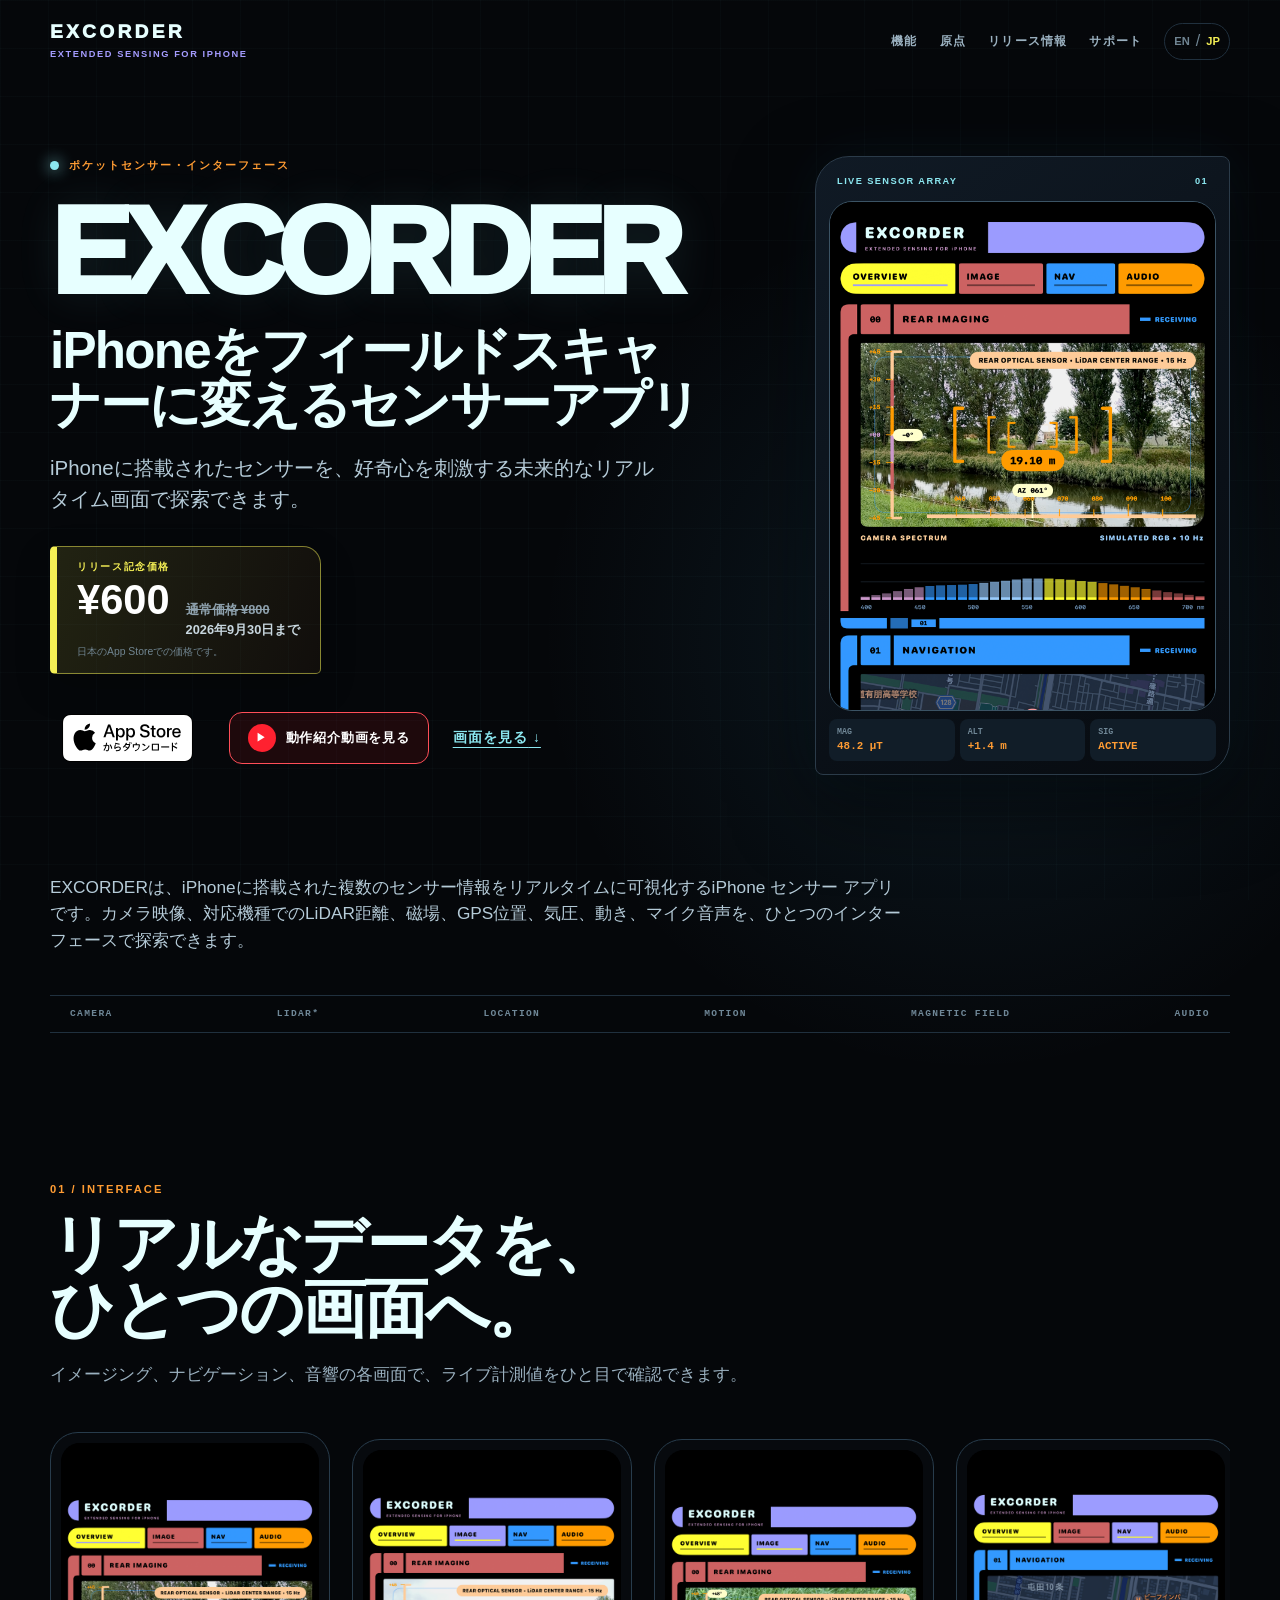
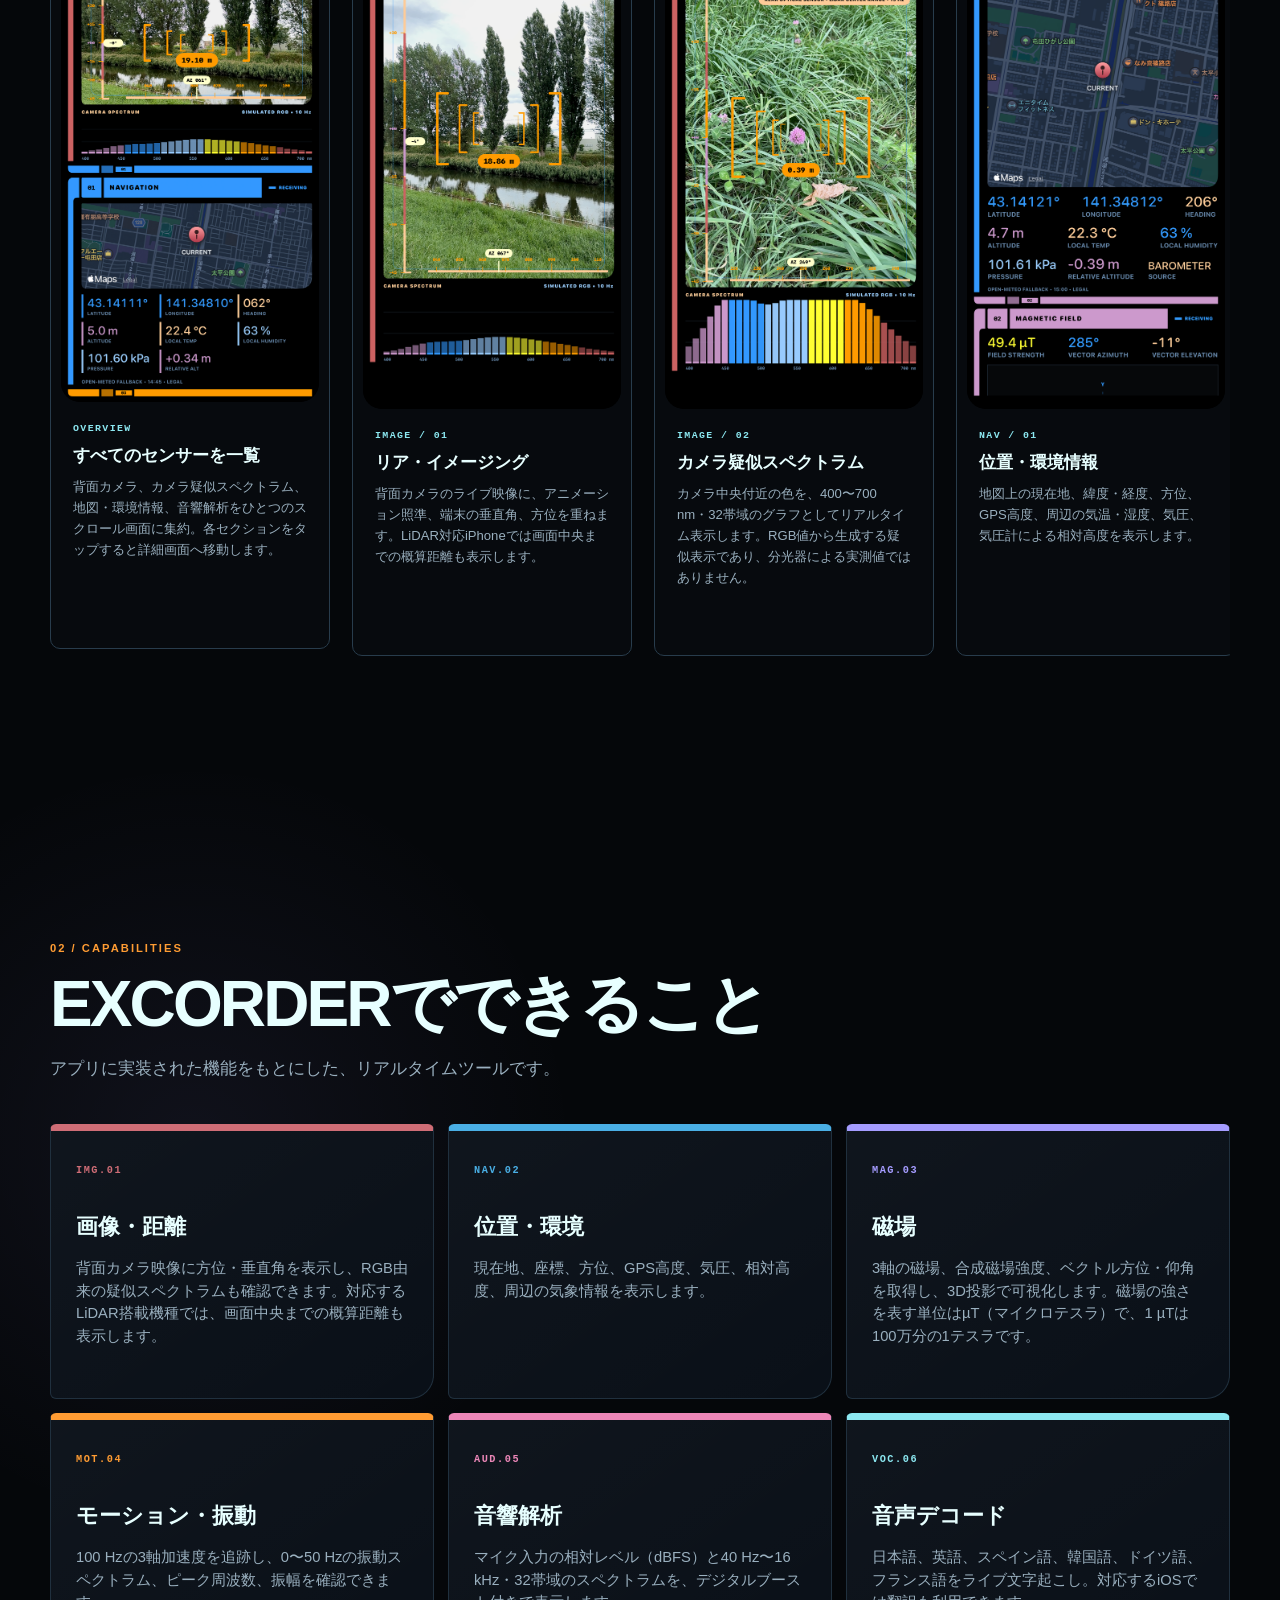
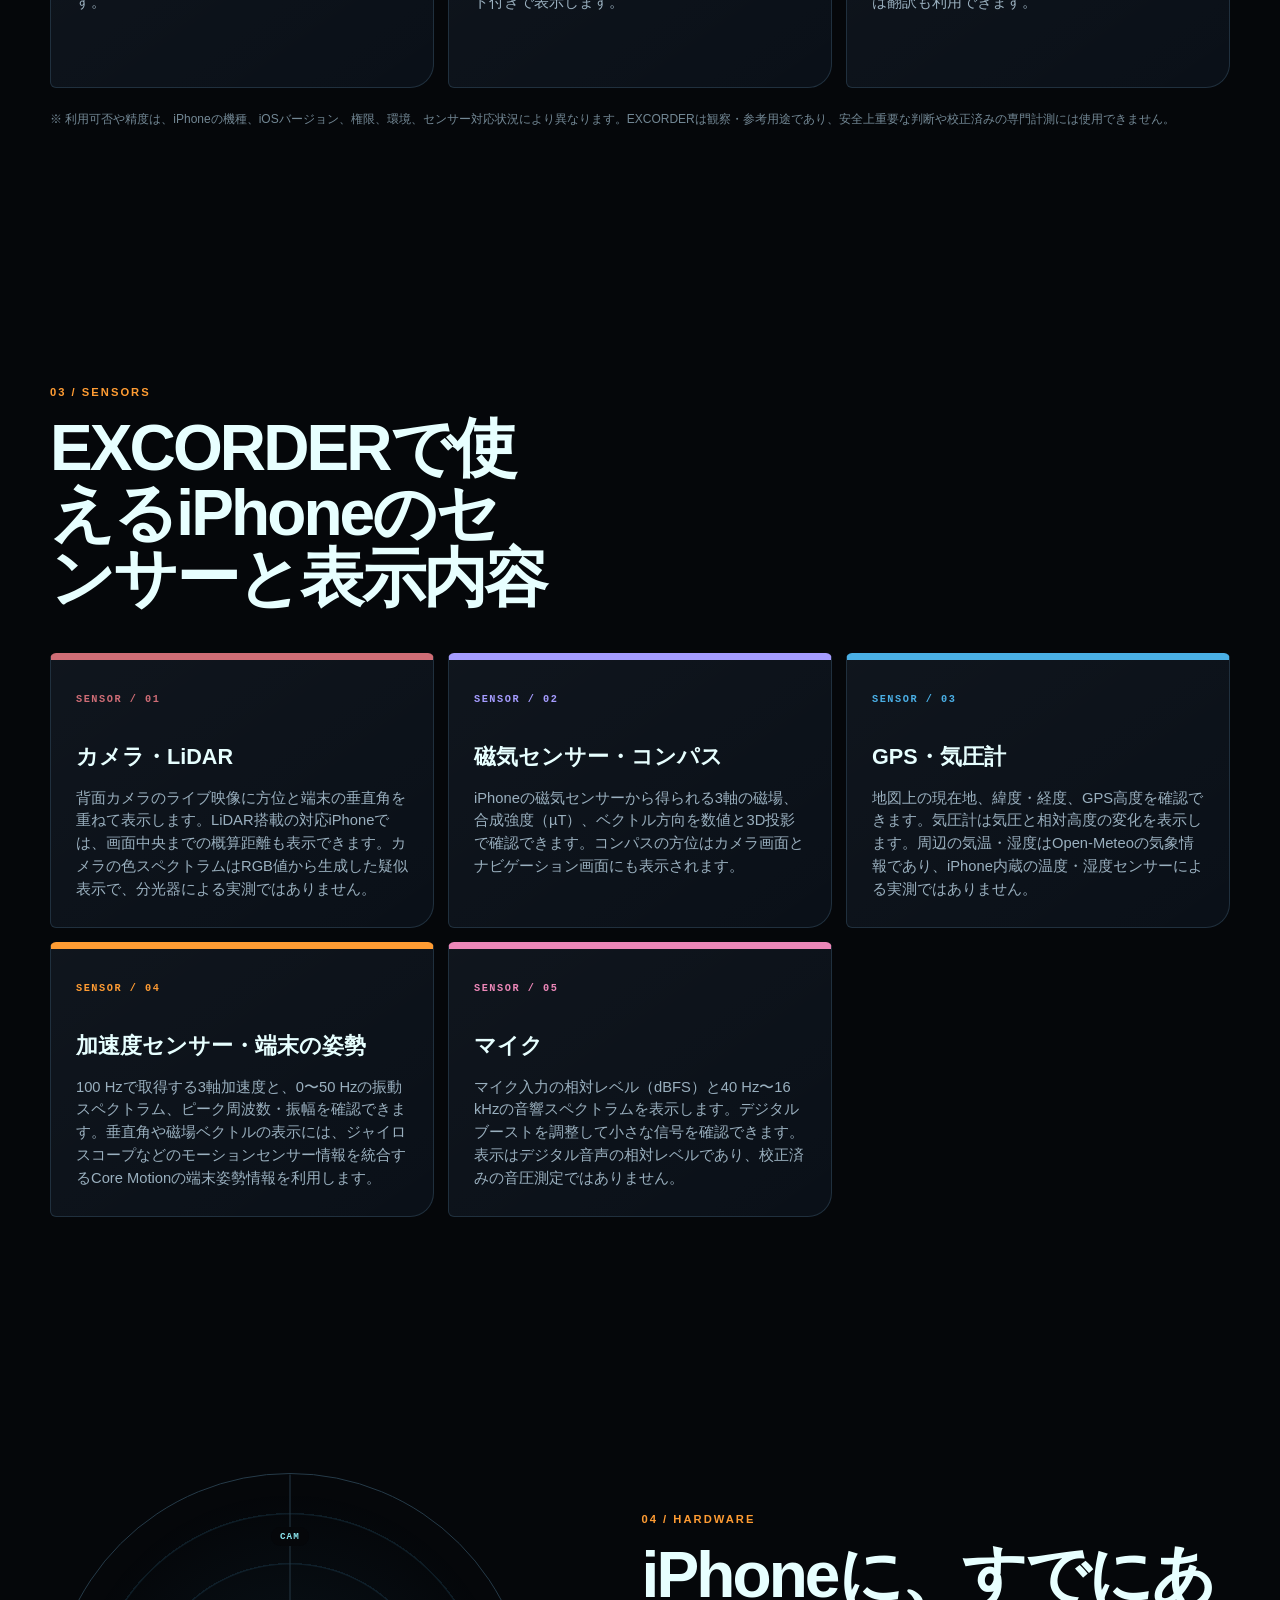
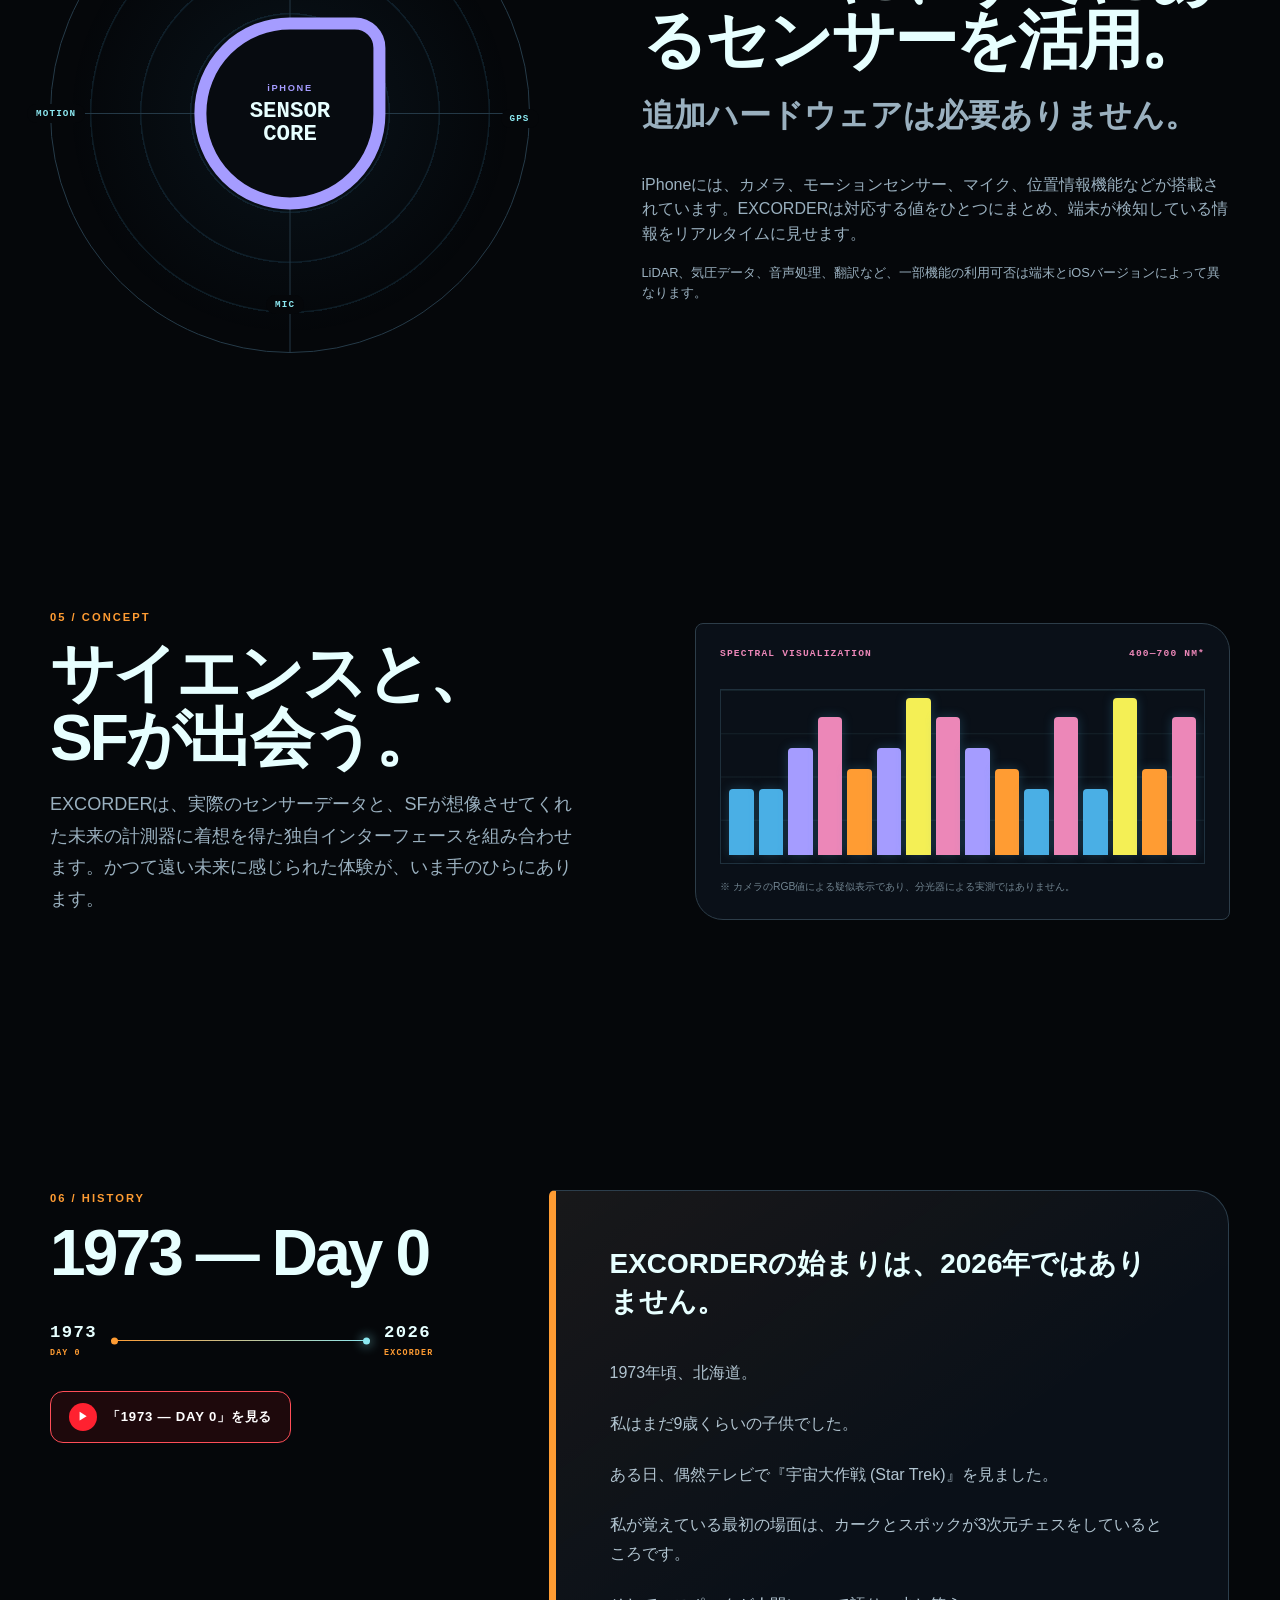
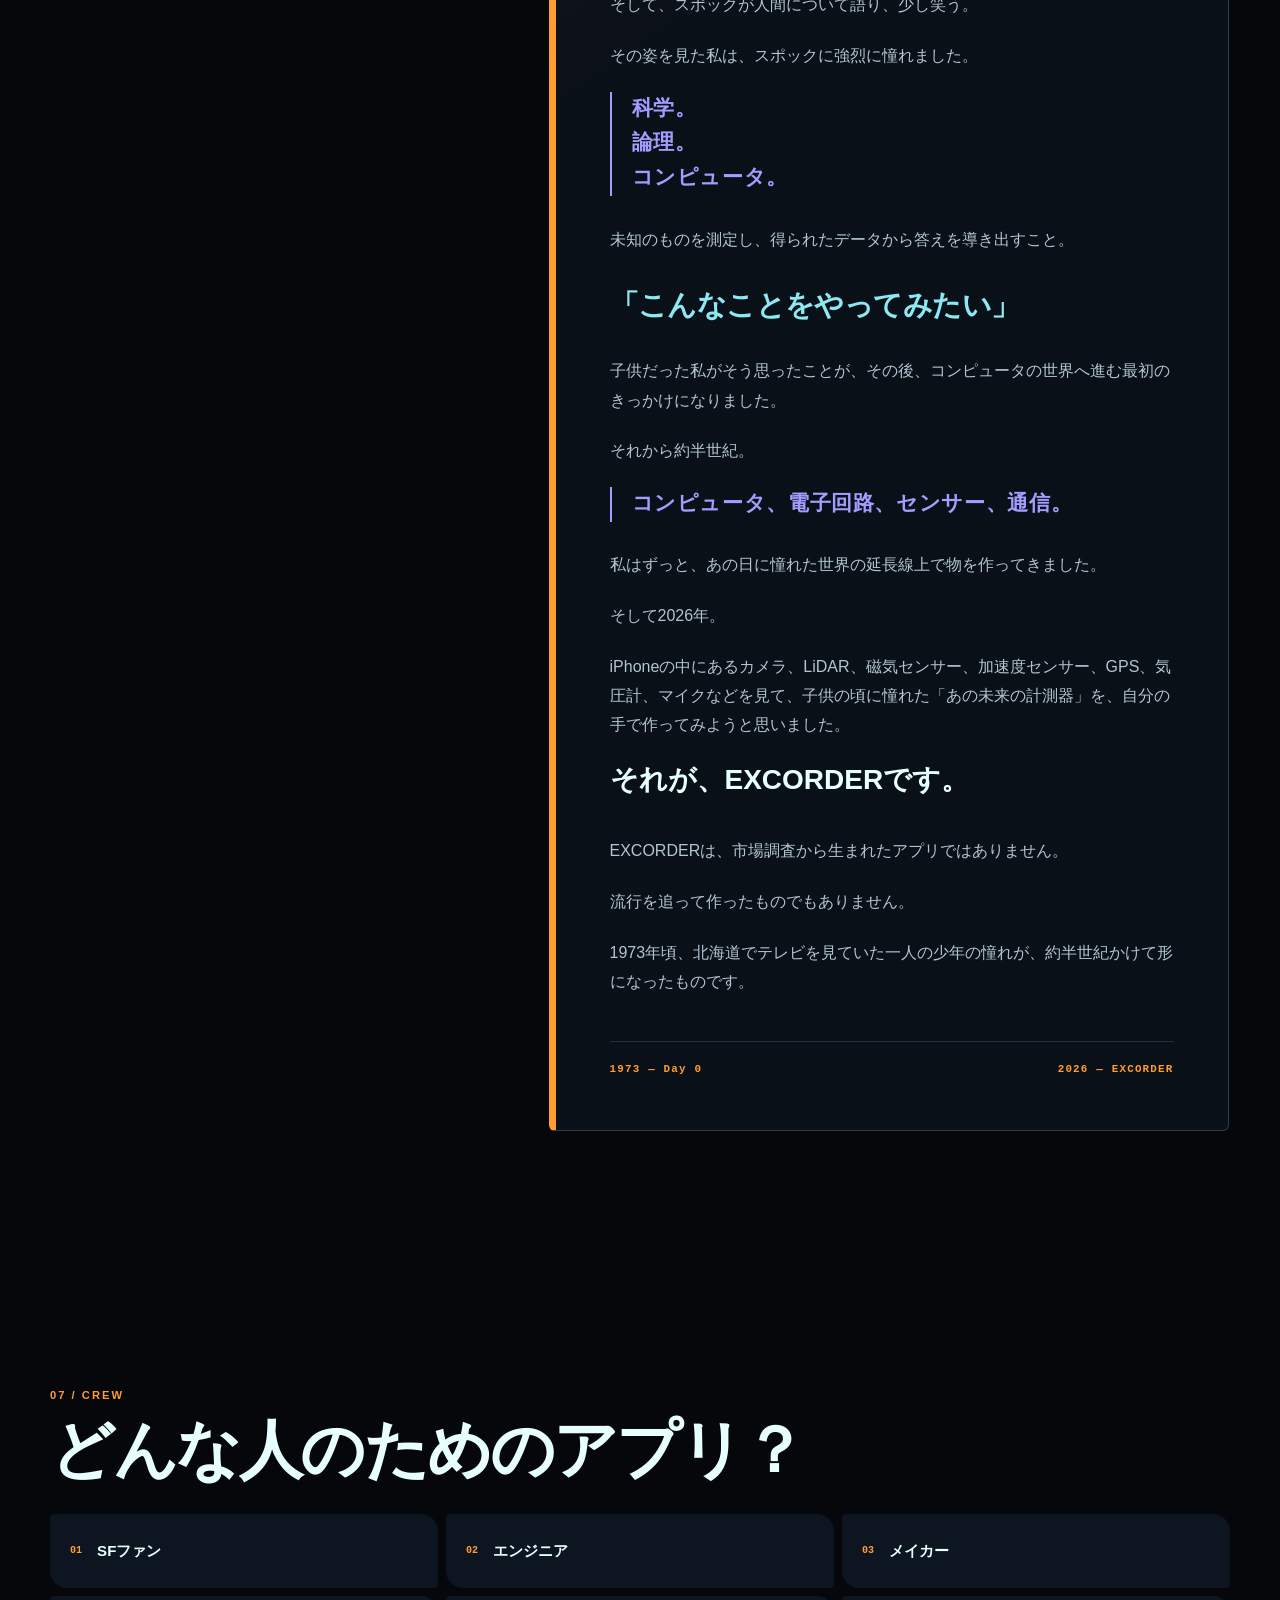
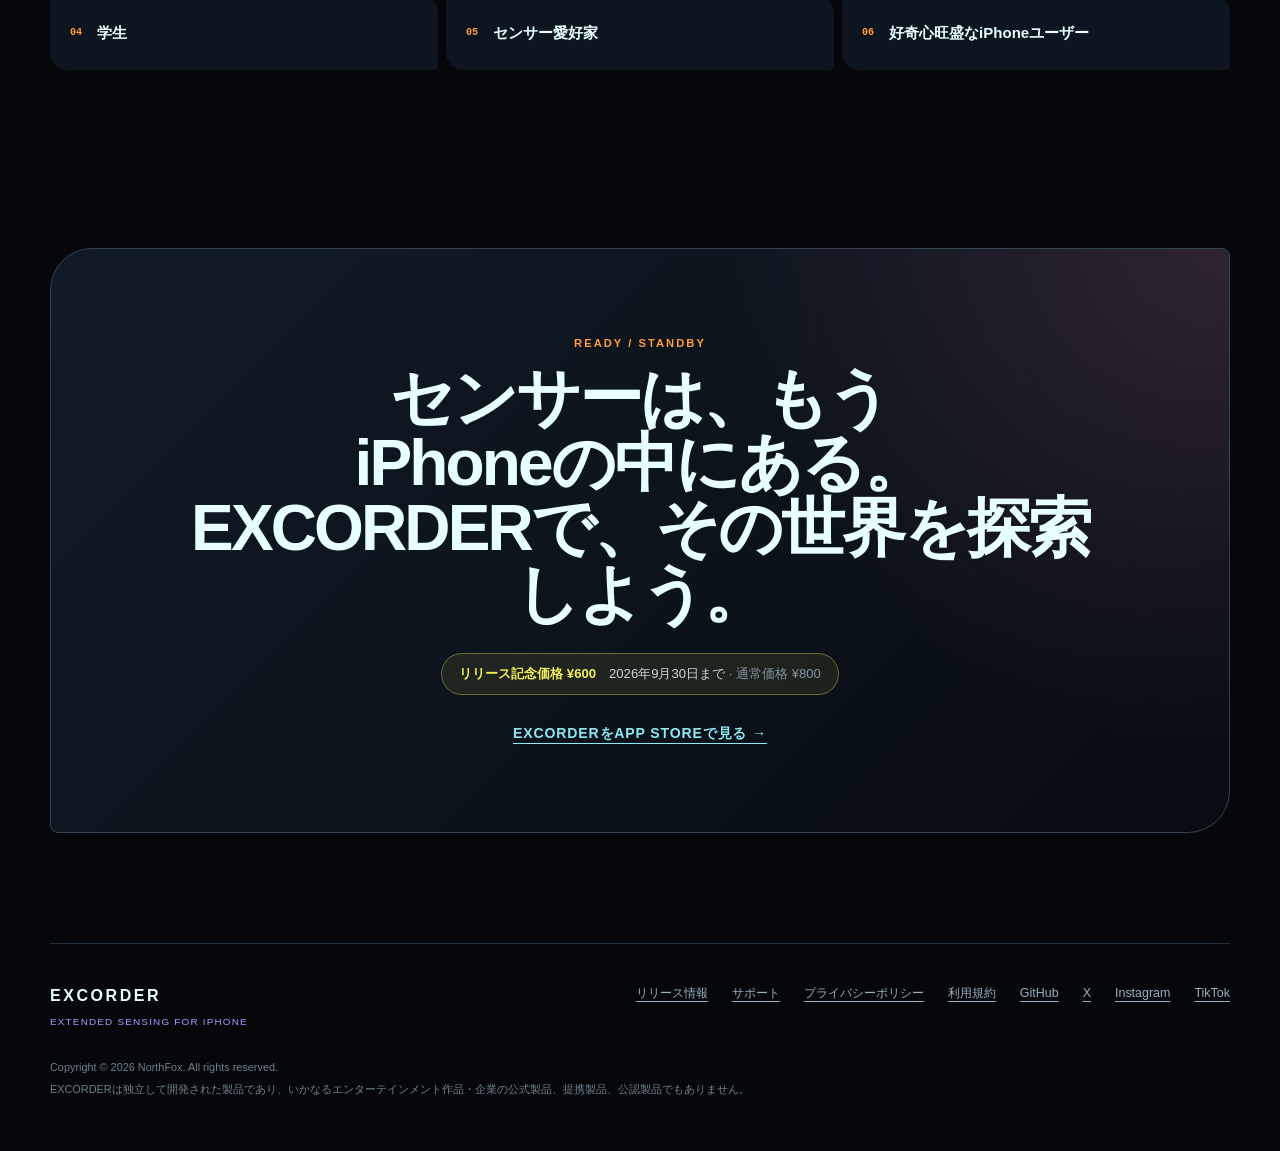
==== ja/index.html @ f2da0ef2 "Improve bilingual sensor app SEO and add Japanese landing page" ====
<!doctype html>
<html lang="ja">
<head>
    <meta charset="utf-8">
    <meta name="viewport" content="width=device-width, initial-scale=1">
    <title>EXCORDER — iPhone センサー アプリ / フィールドスキャナー</title>
    <meta name="description" content="EXCORDERは、カメラ、LiDAR、磁気センサー、GPS、気圧計、加速度センサー、マイクなどの情報をリアルタイムに可視化するiPhone センサー アプリです。LiDARによる距離表示は対応機種で利用できます。">
    <meta name="theme-color" content="#05070a">
    <link rel="canonical" href="https://northfoxjp.github.io/excorder/ja/">
    <link rel="alternate" hreflang="en" href="https://northfoxjp.github.io/excorder/">
    <link rel="alternate" hreflang="ja" href="https://northfoxjp.github.io/excorder/ja/">
    <link rel="alternate" hreflang="x-default" href="https://northfoxjp.github.io/excorder/">
    <link rel="icon" type="image/png" href="../assets/icons/excorder-icon.png">
    <link rel="apple-touch-icon" href="../assets/icons/excorder-icon.png">
    <meta property="og:locale" content="ja_JP">
    <meta property="og:locale:alternate" content="en_US">
    <meta property="og:type" content="website">
    <meta property="og:site_name" content="EXCORDER">
    <meta property="og:title" content="EXCORDER — iPhone センサー アプリ / フィールドスキャナー">
    <meta property="og:description" content="EXCORDERは、カメラ、LiDAR、磁気センサー、GPS、気圧計、加速度センサー、マイクなどの情報をリアルタイムに可視化するiPhone センサー アプリです。LiDARによる距離表示は対応機種で利用できます。">
    <meta property="og:url" content="https://northfoxjp.github.io/excorder/ja/">
    <meta property="og:image" content="https://northfoxjp.github.io/excorder/assets/og/excorder-og.png">
    <meta property="og:image:width" content="1200">
    <meta property="og:image:height" content="630">
    <meta property="og:image:alt" content="EXCORDER — Extended Sensing for iPhone">
    <meta name="twitter:card" content="summary_large_image">
    <meta name="twitter:site" content="@_NorthFox">
    <meta name="twitter:title" content="EXCORDER — iPhone センサー アプリ / フィールドスキャナー">
    <meta name="twitter:description" content="EXCORDERは、カメラ、LiDAR、磁気センサー、GPS、気圧計、加速度センサー、マイクなどの情報をリアルタイムに可視化するiPhone センサー アプリです。LiDARによる距離表示は対応機種で利用できます。">
    <meta name="twitter:image" content="https://northfoxjp.github.io/excorder/assets/og/excorder-og.png">
    <script type="application/ld+json">
{
  "@context": "https://schema.org",
  "@type": "SoftwareApplication",
  "@id": "https://northfoxjp.github.io/excorder/#app",
  "name": "EXCORDER",
  "operatingSystem": "iOS",
  "description": "EXCORDERは、カメラ、LiDAR、磁気センサー、GPS、気圧計、加速度センサー、マイクなどの情報をリアルタイムに可視化するiPhone センサー アプリです。LiDARによる距離表示は対応機種で利用できます。",
  "url": "https://northfoxjp.github.io/excorder/ja/",
  "downloadUrl": "https://apps.apple.com/app/id6806745218"
}
    </script>
    <link rel="stylesheet" href="../landing.css?v=20260910-1">
    <script src="../landing.js" defer></script>
</head>
<body>
    <a class="skip-link" href="#main"><span>本文へ移動</span></a>
    <header class="topbar">
        <a class="wordmark" href="index.html" aria-label="EXCORDER ホーム"><span>EXCORDER</span><small>Extended Sensing for iPhone</small></a>
        <nav class="topnav" aria-label="メインナビゲーション">
            <a href="#capabilities"><span>機能</span></a>
            <a href="#history"><span>原点</span></a>
            <a href="../releases.html"><span>リリース情報</span></a>
            <a href="../support.html"><span>サポート</span></a>
            <div class="language-switch" role="group" aria-label="Language"><a href="../index.html" lang="en" hreflang="en">EN</a><span aria-hidden="true">/</span><a href="index.html" lang="ja" hreflang="ja" aria-current="page">JP</a></div>
        </nav>
    </header>

    <main id="main">
        <section class="hero">
            <div class="hero-copy reveal">
                <p class="eyebrow"><span class="status-dot" aria-hidden="true"></span><span>ポケットセンサー・インターフェース</span></p>
                <h1><span class="hero-brand">EXCORDER</span> <span class="hero-title">iPhoneをフィールドスキャナーに変えるセンサーアプリ</span></h1>

                <p class="hero-lead">iPhoneに搭載されたセンサーを、好奇心を刺激する未来的なリアルタイム画面で探索できます。</p>

                <div class="launch-offer">
                    <span class="launch-offer-label">リリース記念価格</span>
                    <div class="launch-offer-price"><strong>¥600</strong><span><s>通常価格 ¥800</s><br>2026年9月30日まで</span></div>
                    <small>日本のApp Storeでの価格です。</small>
                </div>
                <div class="hero-actions">
                    <a class="app-store-badge-link" href="https://apps.apple.com/app/id6806745218" target="_blank" rel="noopener noreferrer"><img class="app-store-badge" src="../assets/badges/download-on-the-app-store-white-ja.svg" alt="EXCORDERをApp Storeからダウンロード" width="109" height="40"></a>
                    <a class="video-link" href="https://youtube.com/shorts/DPodEFBiy1k?feature=share" target="_blank" rel="noopener noreferrer"><span class="play-mark" aria-hidden="true">▶</span><span>動作紹介動画を見る</span></a>
                    <a class="text-link" href="#screenshots"><span>画面を見る</span><span aria-hidden="true"> ↓</span></a>
                </div>
            </div>
            <div class="hero-instrument reveal" aria-label="EXCORDERのアプリ画面">
                <div class="instrument-label"><span>LIVE SENSOR ARRAY</span><span>01</span></div>
                <div class="phone-shell"><img src="../assets/screenshots/overview.png" alt="カメラ・ナビゲーション・音響のセンサー情報を一覧表示するEXCORDER" width="1284" height="2778"></div>
                <div class="readout-row" aria-hidden="true"><span>MAG <b>48.2 µT</b></span><span>ALT <b>+1.4 m</b></span><span>SIG <b>ACTIVE</b></span></div>
            </div>
        </section>

        <div class="sensor-intro"><p>EXCORDERは、iPhoneに搭載された複数のセンサー情報をリアルタイムに可視化するiPhone センサー アプリです。カメラ映像、対応機種でのLiDAR距離、磁場、GPS位置、気圧、動き、マイク音声を、ひとつのインターフェースで探索できます。</p></div>

        <section class="signal-strip" aria-label="EXCORDER capability summary"><span>CAMERA</span><span>LIDAR*</span><span>LOCATION</span><span>MOTION</span><span>MAGNETIC FIELD</span><span>AUDIO</span></section>

        <section class="section screenshots-section" id="screenshots">
            <div class="section-heading reveal">
                <p class="section-index">01 / INTERFACE</p>
                <h2>リアルなデータを、ひとつの画面へ。</h2>
                <p>イメージング、ナビゲーション、音響の各画面で、ライブ計測値をひと目で確認できます。</p>
            </div>
            <div class="screenshot-rail reveal" role="region" aria-label="EXCORDERのスクリーンショットと画面説明" tabindex="0">
                <figure class="shot shot--featured">
                    <div class="shot-media"><img src="../assets/screenshots/overview.png" alt="カメラ・ナビゲーション・音響のセンサー情報を一覧表示するEXCORDER" width="1284" height="2778" loading="lazy"></div>
                    <figcaption><span class="shot-code">OVERVIEW</span><strong>すべてのセンサーを一覧</strong><p>背面カメラ、カメラ疑似スペクトラム、地図・環境情報、音響解析をひとつのスクロール画面に集約。各セクションをタップすると詳細画面へ移動します。</p></figcaption>
                </figure>
                <figure class="shot">
                    <div class="shot-media"><img src="../assets/screenshots/imaging-1.png" alt="照準・方位・距離の表示を重ねたEXCORDERの背面カメラ画面" width="1284" height="2778" loading="lazy"></div>
                    <figcaption><span class="shot-code">IMAGE / 01</span><strong>リア・イメージング</strong><p>背面カメラのライブ映像に、アニメーション照準、端末の垂直角、方位を重ねます。LiDAR対応iPhoneでは画面中央までの概算距離も表示します。</p></figcaption>
                </figure>
                <figure class="shot">
                    <div class="shot-media"><img src="../assets/screenshots/imaging-2.png" alt="RGB値から生成した色の疑似スペクトラムを表示するEXCORDER" width="1284" height="2778" loading="lazy"></div>
                    <figcaption><span class="shot-code">IMAGE / 02</span><strong>カメラ疑似スペクトラム</strong><p>カメラ中央付近の色を、400〜700 nm・32帯域のグラフとしてリアルタイム表示します。RGB値から生成する疑似表示であり、分光器による実測値ではありません。</p></figcaption>
                </figure>
                <figure class="shot">
                    <div class="shot-media"><img src="../assets/screenshots/navigation-1.png" alt="地図・座標・高度・環境情報を表示するEXCORDER" width="1284" height="2778" loading="lazy"></div>
                    <figcaption><span class="shot-code">NAV / 01</span><strong>位置・環境情報</strong><p>地図上の現在地、緯度・経度、方位、GPS高度、周辺の気温・湿度、気圧、気圧計による相対高度を表示します。</p></figcaption>
                </figure>
                <figure class="shot">
                    <div class="shot-media"><img src="../assets/screenshots/navigation-2.png" alt="3軸磁場・加速度波形・振動スペクトラムを表示するEXCORDER" width="1284" height="2778" loading="lazy"></div>
                    <figcaption><span class="shot-code">NAV / 02</span><strong>磁場・モーション</strong><p>3軸磁場、合成強度、ベクトル方向を数値と3D投影で可視化。磁場の強さはµT（マイクロテスラ）で表示し、1 µTは100万分の1テスラです。100 Hzの加速度波形と0〜50 Hzの振動スペクトラムから、ピーク周波数と振幅も確認できます。</p></figcaption>
                </figure>
                <figure class="shot">
                    <div class="shot-media"><img src="../assets/screenshots/audio.png" alt="マイクレベル・音響スペクトラム・音声デコードを表示するEXCORDER" width="1284" height="2778" loading="lazy"></div>
                    <figcaption><span class="shot-code">AUDIO</span><strong>音響解析・音声デコード</strong><p>マイクの相対レベル（dBFS）、40 Hz〜16 kHzのスペクトラム、デジタルブーストを表示。音声デコードでは6言語のライブ文字起こしと、対応iOSでの翻訳を利用できます。</p></figcaption>
                </figure>
            </div>
            <p class="swipe-note">横にスワイプして画面を見る →</p>
        </section>

        <section class="section" id="capabilities">
            <div class="section-heading reveal"><p class="section-index">02 / CAPABILITIES</p><h2>EXCORDERでできること</h2><p>アプリに実装された機能をもとにした、リアルタイムツールです。</p></div>
            <div class="capability-grid">
                <article class="capability-card reveal accent-red"><span class="card-code">IMG.01</span><h3>画像・距離</h3><p>背面カメラ映像に方位・垂直角を表示し、RGB由来の疑似スペクトラムも確認できます。対応するLiDAR搭載機種では、画面中央までの概算距離も表示します。</p></article>
                <article class="capability-card reveal accent-blue"><span class="card-code">NAV.02</span><h3>位置・環境</h3><p>現在地、座標、方位、GPS高度、気圧、相対高度、周辺の気象情報を表示します。</p></article>
                <article class="capability-card reveal accent-purple"><span class="card-code">MAG.03</span><h3>磁場</h3><p>3軸の磁場、合成磁場強度、ベクトル方位・仰角を取得し、3D投影で可視化します。磁場の強さを表す単位はµT（マイクロテスラ）で、1 µTは100万分の1テスラです。</p></article>
                <article class="capability-card reveal accent-orange"><span class="card-code">MOT.04</span><h3>モーション・振動</h3><p>100 Hzの3軸加速度を追跡し、0〜50 Hzの振動スペクトラム、ピーク周波数、振幅を確認できます。</p></article>
                <article class="capability-card reveal accent-pink"><span class="card-code">AUD.05</span><h3>音響解析</h3><p>マイク入力の相対レベル（dBFS）と40 Hz〜16 kHz・32帯域のスペクトラムを、デジタルブースト付きで表示します。</p></article>
                <article class="capability-card reveal accent-cyan"><span class="card-code">VOC.06</span><h3>音声デコード</h3><p>日本語、英語、スペイン語、韓国語、ドイツ語、フランス語をライブ文字起こし。対応するiOSでは翻訳も利用できます。</p></article>
            </div>

            <p class="technical-note reveal">※ 利用可否や精度は、iPhoneの機種、iOSバージョン、権限、環境、センサー対応状況により異なります。EXCORDERは観察・参考用途であり、安全上重要な判断や校正済みの専門計測には使用できません。</p>
        </section>

        <section class="section" id="sensors" aria-labelledby="sensors-heading">
            <div class="section-heading"><p class="section-index">03 / SENSORS</p><h2 id="sensors-heading">EXCORDERで使えるiPhoneのセンサーと表示内容</h2></div>
            <div class="capability-grid">
                <article class="capability-card accent-red"><span class="card-code">SENSOR / 01</span><h3>カメラ・LiDAR</h3><p>背面カメラのライブ映像に方位と端末の垂直角を重ねて表示します。LiDAR搭載の対応iPhoneでは、画面中央までの概算距離も表示できます。カメラの色スペクトラムはRGB値から生成した疑似表示で、分光器による実測ではありません。</p></article>
                <article class="capability-card accent-purple"><span class="card-code">SENSOR / 02</span><h3>磁気センサー・コンパス</h3><p>iPhoneの磁気センサーから得られる3軸の磁場、合成強度（µT）、ベクトル方向を数値と3D投影で確認できます。コンパスの方位はカメラ画面とナビゲーション画面にも表示されます。</p></article>
                <article class="capability-card accent-blue"><span class="card-code">SENSOR / 03</span><h3>GPS・気圧計</h3><p>地図上の現在地、緯度・経度、GPS高度を確認できます。気圧計は気圧と相対高度の変化を表示します。周辺の気温・湿度はOpen-Meteoの気象情報であり、iPhone内蔵の温度・湿度センサーによる実測ではありません。</p></article>
                <article class="capability-card accent-orange"><span class="card-code">SENSOR / 04</span><h3>加速度センサー・端末の姿勢</h3><p>100 Hzで取得する3軸加速度と、0〜50 Hzの振動スペクトラム、ピーク周波数・振幅を確認できます。垂直角や磁場ベクトルの表示には、ジャイロスコープなどのモーションセンサー情報を統合するCore Motionの端末姿勢情報を利用します。</p></article>
                <article class="capability-card accent-pink"><span class="card-code">SENSOR / 05</span><h3>マイク</h3><p>マイク入力の相対レベル（dBFS）と40 Hz〜16 kHzの音響スペクトラムを表示します。デジタルブーストを調整して小さな信号を確認できます。表示はデジタル音声の相対レベルであり、校正済みの音圧測定ではありません。</p></article>
            </div>
        </section>

        <section class="section sensor-section">
            <div class="sensor-diagram reveal" aria-hidden="true"><div class="sensor-core"><span>iPHONE</span><strong>SENSOR<br>CORE</strong></div><span class="orbit orbit-a">CAM</span><span class="orbit orbit-b">GPS</span><span class="orbit orbit-c">MIC</span><span class="orbit orbit-d">MOTION</span></div>
            <div class="sensor-copy reveal"><p class="section-index">04 / HARDWARE</p><h2>iPhoneに、すでにあるセンサーを活用。</h2><p class="large-statement">追加ハードウェアは必要ありません。</p><p>iPhoneには、カメラ、モーションセンサー、マイク、位置情報機能などが搭載されています。EXCORDERは対応する値をひとつにまとめ、端末が検知している情報をリアルタイムに見せます。</p><p class="muted">LiDAR、気圧データ、音声処理、翻訳など、一部機能の利用可否は端末とiOSバージョンによって異なります。</p></div>
        </section>

        <section class="section science-section">
            <div class="science-copy reveal"><p class="section-index">05 / CONCEPT</p><h2>サイエンスと、SFが出会う。</h2><p>EXCORDERは、実際のセンサーデータと、SFが想像させてくれた未来の計測器に着想を得た独自インターフェースを組み合わせます。かつて遠い未来に感じられた体験が、いま手のひらにあります。</p></div>
            <div class="spectrum-panel reveal" aria-label="Decorative sensor spectrum"><div class="spectrum-header"><span>SPECTRAL VISUALIZATION</span><span>400—700 NM*</span></div><div class="spectrum-bars" aria-hidden="true"><i></i><i></i><i></i><i></i><i></i><i></i><i></i><i></i><i></i><i></i><i></i><i></i><i></i><i></i><i></i><i></i></div><p>※ カメラのRGB値による疑似表示であり、分光器による実測ではありません。</p></div>
        </section>

        <section class="section history-section" id="history">
            <div class="history-heading reveal">
                <p class="section-index">06 / HISTORY</p>
                <h2>1973 <span aria-hidden="true">—</span> Day 0</h2>
                <div class="history-timeline" aria-hidden="true">
                    <span><b>1973</b><small>DAY 0</small></span>
                    <i></i>
                    <span><b>2026</b><small>EXCORDER</small></span>
                </div>
                <a class="video-link history-video-link" href="https://youtube.com/shorts/T4DE4z_f4xc" target="_blank" rel="noopener noreferrer"><span class="play-mark" aria-hidden="true">▶</span><span>「1973 — Day 0」を見る</span></a>
            </div>



            <article class="history-story reveal">
                <p class="history-lead">EXCORDERの始まりは、2026年ではありません。</p>
                <p>1973年頃、北海道。</p>
                <p>私はまだ9歳くらいの子供でした。</p>
                <p>ある日、偶然テレビで『宇宙大作戦 (Star Trek)』を見ました。</p>
                <p>私が覚えている最初の場面は、カークとスポックが3次元チェスをしているところです。</p>
                <p>そして、スポックが人間について語り、少し笑う。</p>
                <p>その姿を見た私は、スポックに強烈に憧れました。</p>
                <p class="history-manifesto">科学。<br>論理。<br>コンピュータ。</p>
                <p>未知のものを測定し、得られたデータから答えを導き出すこと。</p>
                <blockquote>「こんなことをやってみたい」</blockquote>
                <p>子供だった私がそう思ったことが、その後、コンピュータの世界へ進む最初のきっかけになりました。</p>
                <p>それから約半世紀。</p>
                <p class="history-manifesto">コンピュータ、電子回路、センサー、通信。</p>
                <p>私はずっと、あの日に憧れた世界の延長線上で物を作ってきました。</p>
                <p>そして2026年。</p>
                <p>iPhoneの中にあるカメラ、LiDAR、磁気センサー、加速度センサー、GPS、気圧計、マイクなどを見て、子供の頃に憧れた「あの未来の計測器」を、自分の手で作ってみようと思いました。</p>
                <p class="history-lead">それが、EXCORDERです。</p>
                <p>EXCORDERは、市場調査から生まれたアプリではありません。</p>
                <p>流行を追って作ったものでもありません。</p>
                <p>1973年頃、北海道でテレビを見ていた一人の少年の憧れが、約半世紀かけて形になったものです。</p>
                <p class="history-signoff"><span>1973 — Day 0</span><span>2026 — EXCORDER</span></p>
            </article>
        </section>

        <section class="section audience-section">
            <div class="section-heading reveal"><p class="section-index">07 / CREW</p><h2>どんな人のためのアプリ？</h2></div>
            <div class="audience-grid reveal"><span><b>01</b><em>SFファン</em></span><span><b>02</b><em>エンジニア</em></span><span><b>03</b><em>メイカー</em></span><span><b>04</b><em>学生</em></span><span><b>05</b><em>センサー愛好家</em></span><span><b>06</b><em>好奇心旺盛なiPhoneユーザー</em></span></div>
        </section>

        <section class="final-cta reveal">
            <p class="section-index">READY / STANDBY</p><h2>センサーは、もうiPhoneの中にある。<br>EXCORDERで、その世界を探索しよう。</h2>

            <p class="cta-price"><strong>リリース記念価格 ¥600</strong>　2026年9月30日まで <span>· 通常価格 ¥800</span></p>
            <a class="app-store-text-link" href="https://apps.apple.com/app/id6806745218" target="_blank" rel="noopener noreferrer"><span>EXCORDERをApp Storeで見る →</span></a>
        </section>
    </main>

    <footer class="footer">
        <div class="footer-brand"><strong>EXCORDER</strong><span>Extended Sensing for iPhone</span></div>
        <nav aria-label="フッターナビゲーション"><a href="../releases.html">リリース情報</a><a href="../support.html">サポート</a><a href="../privacy.html">プライバシーポリシー</a><a href="../terms.html">利用規約</a><a href="https://github.com/NorthFoxJp/excorder" target="_blank" rel="noopener noreferrer">GitHub</a><a href="https://x.com/_NorthFox" target="_blank" rel="noopener noreferrer" aria-label="NorthFox on X">X</a><a href="https://www.instagram.com/_northfox_/" target="_blank" rel="noopener noreferrer" aria-label="NorthFox on Instagram">Instagram</a><a href="https://www.tiktok.com/@_northfox" target="_blank" rel="noopener noreferrer" aria-label="NorthFox on TikTok">TikTok</a></nav>
        <div class="footer-meta"><p>Copyright © 2026 NorthFox. All rights reserved.</p><p>EXCORDERは独立して開発された製品であり、いかなるエンターテインメント作品・企業の公式製品、提携製品、公認製品でもありません。</p></div>
    </footer>
    <!-- Cloudflare Web Analytics -->
    <script type="module" src="https://static.cloudflareinsights.com/beacon.min.js" data-cf-beacon='{"token":"8728dedc37094d09b27d4a53fe823d76"}'></script>
    <!-- End Cloudflare Web Analytics -->
</body>
</html>
---- landing.css ----
:root {
    color-scheme: dark;
    --bg: #05070a;
    --panel: #0a1018;
    --panel-2: #0d1520;
    --text: #e7ffff;
    --muted: #9ab0bf;
    --line: #20303e;
    --orange: #ff9c33;
    --pink: #ec87b8;
    --purple: #a59cff;
    --blue: #4aafe5;
    --cyan: #8ce8f1;
    --red: #cf6d76;
    --yellow: #f4ef55;
    --max: 1180px;
}

* { box-sizing: border-box; }
html { scroll-behavior: smooth; }
body {
    min-width: 320px;
    margin: 0;
    background:
        radial-gradient(circle at 76% 7%, rgba(74, 175, 229, 0.11), transparent 27rem),
        radial-gradient(circle at 15% 30%, rgba(165, 156, 255, 0.07), transparent 24rem),
        var(--bg);
    color: var(--text);
    font-family: -apple-system, BlinkMacSystemFont, "SF Pro Display", "Helvetica Neue", Arial, sans-serif;
    line-height: 1.55;
    -webkit-font-smoothing: antialiased;
}

body::before {
    position: fixed;
    inset: 0;
    z-index: -1;
    background-image: linear-gradient(rgba(140, 232, 241, 0.025) 1px, transparent 1px), linear-gradient(90deg, rgba(140, 232, 241, 0.025) 1px, transparent 1px);
    background-size: 48px 48px;
    content: "";
    pointer-events: none;
}

a { color: inherit; }
button, a { -webkit-tap-highlight-color: transparent; }
a:focus-visible, button:focus-visible, [tabindex]:focus-visible { outline: 3px solid var(--yellow); outline-offset: 4px; }
[hidden] { display: none !important; }
img { display: block; max-width: 100%; }
.skip-link { position: fixed; top: 10px; left: 10px; z-index: 100; padding: 10px 16px; border-radius: 999px; background: var(--yellow); color: #05070a; font-weight: 800; transform: translateY(-160%); }
.skip-link:focus { transform: translateY(0); }

.topbar, main, .footer { width: min(calc(100% - 36px), var(--max)); margin-inline: auto; }
.topbar { display: flex; align-items: center; justify-content: space-between; gap: 24px; padding-block: 22px; }
.wordmark { display: flex; flex-direction: column; min-width: 0; text-decoration: none; }
.wordmark span { font-size: 1.2rem; font-weight: 950; letter-spacing: 0.17em; line-height: 1; }
.wordmark small { margin-top: 6px; color: var(--purple); font-size: 0.58rem; font-weight: 800; letter-spacing: 0.17em; text-transform: uppercase; }
.topnav { display: flex; align-items: center; gap: 22px; }
.topnav > a { color: var(--muted); font-size: 0.76rem; font-weight: 800; letter-spacing: 0.1em; text-decoration: none; text-transform: uppercase; }
.topnav > a:hover { color: var(--cyan); }
.language-switch { display: flex; align-items: center; gap: 6px; padding: 5px 9px; border: 1px solid var(--line); border-radius: 999px; color: #6f8492; }
.language-switch button, .language-switch a { text-decoration: none; border: 0; background: transparent; color: inherit; cursor: pointer; font: inherit; font-size: 0.7rem; font-weight: 900; }
.language-switch button[aria-pressed="true"], .language-switch a[aria-current="page"] { color: var(--yellow); }

.hero { display: grid; grid-template-columns: minmax(0, 1.15fr) minmax(300px, 0.72fr); gap: clamp(42px, 8vw, 104px); align-items: center; min-height: min(790px, calc(100vh - 88px)); padding: 64px 0 90px; }
.eyebrow, .section-index { color: var(--orange); font-size: 0.7rem; font-weight: 900; letter-spacing: 0.18em; text-transform: uppercase; }
.eyebrow { display: flex; align-items: center; gap: 10px; margin: 0 0 28px; }
.status-dot { width: 9px; height: 9px; border-radius: 50%; background: var(--cyan); box-shadow: 0 0 15px var(--cyan); }
h1, h2, h3, p { margin-top: 0; }
.hero-brand { display: block; margin-bottom: 22px; }
h1 .hero-title { display: block; text-shadow: none; }
.sensor-intro { max-width: 860px; padding-bottom: 24px; color: #b5cbd8; font-size: 1.08rem; }
h1 { margin-bottom: 20px; font-size: clamp(3.7rem, 9.5vw, 8.4rem); font-weight: 950; letter-spacing: -0.065em; line-height: 0.82; text-shadow: 0 0 44px rgba(140, 232, 241, 0.1); }
.hero-title { max-width: 730px; margin-bottom: 20px; font-size: clamp(1.9rem, 4vw, 3.45rem); font-weight: 760; letter-spacing: -0.035em; line-height: 1.05; text-wrap: balance; }
.hero-lead { max-width: 610px; margin-bottom: 31px; color: #b5cbd8; font-size: clamp(1.05rem, 1.7vw, 1.28rem); }
.launch-offer { width: fit-content; max-width: 100%; margin: 0 0 28px; padding: 15px 20px 13px; border: 1px solid rgba(244, 239, 85, 0.5); border-left: 7px solid var(--yellow); border-radius: 5px 18px 5px 5px; background: linear-gradient(110deg, rgba(244, 239, 85, 0.12), rgba(255, 156, 51, 0.05)); box-shadow: 0 13px 35px rgba(0, 0, 0, 0.22); }
.launch-offer-label { display: block; margin-bottom: 5px; color: var(--yellow); font: 900 0.64rem/1 ui-monospace, SFMono-Regular, Menlo, monospace; letter-spacing: 0.16em; text-transform: uppercase; }
.launch-offer-price { display: flex; align-items: baseline; gap: 16px; }
.launch-offer-price strong { color: #fff; font-size: clamp(1.8rem, 3.5vw, 2.6rem); line-height: 1.1; }
.launch-offer-price span { color: #c8d7df; font-size: 0.8rem; font-weight: 750; line-height: 1.5; }
.launch-offer-price s { color: #8ea1ad; }
.launch-offer small { display: block; margin-top: 5px; color: #718692; font-size: 0.65rem; }
.hero-actions { display: flex; align-items: center; gap: 24px; flex-wrap: wrap; }
.app-store-badge-link { display: inline-flex; padding: 12px; line-height: 0; transition: transform 180ms ease, filter 180ms ease; }
.app-store-badge-link:hover { transform: translateY(-2px); filter: drop-shadow(0 12px 22px rgba(140, 232, 241, 0.18)); }
.app-store-badge-link[aria-disabled="true"] { opacity: 0.82; cursor: default; }
.app-store-badge-link[aria-disabled="true"]:hover { transform: none; filter: none; }
.app-store-badge { width: auto; height: 48px; }
.video-link { display: inline-flex; align-items: center; gap: 10px; min-height: 52px; padding: 10px 18px; border: 1px solid #ff4e58; border-radius: 13px; background: rgba(255, 33, 46, 0.1); color: #fff; font-size: 0.82rem; font-weight: 850; letter-spacing: 0.06em; text-decoration: none; text-transform: uppercase; transition: transform 180ms ease, background 180ms ease, box-shadow 180ms ease; }
.video-link:hover { transform: translateY(-2px); background: rgba(255, 33, 46, 0.2); color: #fff; box-shadow: 0 12px 34px rgba(255, 33, 46, 0.18); }
.play-mark { display: grid; width: 28px; height: 28px; place-items: center; border-radius: 50%; background: #ff2130; color: #fff; font-size: 0.65rem; line-height: 1; }
.text-link { color: var(--cyan); font-size: 0.85rem; font-weight: 850; letter-spacing: 0.08em; text-underline-offset: 5px; text-transform: uppercase; }
.availability-note { margin: 10px 0 0; color: #758996; font-size: 0.72rem; }

.hero-instrument { position: relative; padding: 13px; border: 1px solid #2b3b49; border-radius: 34px 8px 34px 8px; background: linear-gradient(145deg, #101a25, #070b10); box-shadow: 0 28px 80px rgba(0,0,0,0.55), 0 0 55px rgba(74, 175, 229, 0.07); }
.instrument-label { display: flex; justify-content: space-between; padding: 4px 8px 12px; color: var(--cyan); font-size: 0.58rem; font-weight: 900; letter-spacing: 0.15em; }
.phone-shell { position: relative; max-height: 510px; overflow: hidden; border: 1px solid #3b5364; border-radius: 23px; background: #000; }
.phone-shell img { width: 100%; height: 100%; max-height: 510px; object-fit: cover; object-position: center 20%; }
.readout-row { display: grid; grid-template-columns: repeat(3, 1fr); gap: 5px; margin-top: 8px; }
.readout-row span { padding: 8px; border-radius: 8px; background: #111d28; color: #708796; font: 700 0.52rem/1.2 ui-monospace, SFMono-Regular, Menlo, monospace; }
.readout-row b { display: block; margin-top: 3px; color: var(--orange); font-size: 0.68rem; }

.signal-strip { display: flex; justify-content: space-between; gap: 10px; overflow: hidden; margin-bottom: 20px; padding: 13px 20px; border-block: 1px solid var(--line); color: #6f8797; font: 800 0.6rem/1 ui-monospace, SFMono-Regular, Menlo, monospace; letter-spacing: 0.14em; white-space: nowrap; }
.section { padding-block: clamp(76px, 10vw, 132px); }
.section-heading { max-width: 760px; margin-bottom: 42px; }
.section-index { margin-bottom: 14px; }
h2 { margin-bottom: 18px; font-size: clamp(2rem, 5vw, 4.3rem); letter-spacing: -0.045em; line-height: 1.02; text-wrap: balance; }
.section-heading > p:last-child { color: var(--muted); font-size: 1.08rem; }

.screenshot-rail { display: grid; grid-auto-columns: minmax(280px, 32%); grid-auto-flow: column; gap: 22px; overflow-x: auto; padding: 10px 4px 28px; scroll-snap-type: x mandatory; scrollbar-color: var(--purple) var(--panel); }
.shot { position: relative; align-self: stretch; min-width: 0; margin: 0; padding: 10px; border: 1px solid #283c4c; border-radius: 28px 28px 10px 10px; background: #070a0e; scroll-snap-align: start; }
.shot-media { width: 100%; aspect-ratio: 1284 / 2778; overflow: hidden; border-radius: 19px; background: #000; }
.shot-media img { display: block; width: 100%; height: 100%; max-width: none; border-radius: inherit; object-fit: contain; }
.shot figcaption { padding: 22px 12px 15px; }
.shot-code { display: block; margin-bottom: 11px; color: var(--cyan); font: 900 0.62rem/1 ui-monospace, SFMono-Regular, Menlo, monospace; letter-spacing: 0.14em; }
.shot figcaption strong { display: block; color: var(--text); font-size: 1.08rem; line-height: 1.25; }
.shot figcaption p { margin: 10px 0 0; color: var(--muted); font-size: 0.82rem; line-height: 1.6; }
.shot--featured { transform: translateY(-7px); }
.swipe-note { display: none; margin: 6px 0 0; color: var(--muted); font-size: 0.75rem; }

.capability-grid { display: grid; grid-template-columns: repeat(3, 1fr); gap: 14px; }
.capability-card { --accent: var(--blue); min-height: 275px; padding: 25px; border: 1px solid var(--line); border-top: 7px solid var(--accent); border-radius: 6px 6px 24px 6px; background: linear-gradient(145deg, rgba(255,255,255,0.025), transparent), var(--panel); transition: transform 180ms ease, border-color 180ms ease; }
.capability-card:hover { transform: translateY(-4px); border-color: var(--accent); }
.accent-red { --accent: var(--red); } .accent-blue { --accent: var(--blue); } .accent-purple { --accent: var(--purple); } .accent-orange { --accent: var(--orange); } .accent-pink { --accent: var(--pink); } .accent-cyan { --accent: var(--cyan); }
.card-code { color: var(--accent); font: 900 0.64rem/1 ui-monospace, SFMono-Regular, Menlo, monospace; letter-spacing: 0.15em; }
.capability-card h3 { margin: 30px 0 13px; font-size: 1.35rem; }
.capability-card p { margin-bottom: 0; color: var(--muted); font-size: 0.92rem; }
.technical-note { margin: 22px 0 0; color: #738895; font-size: 0.75rem; }

.sensor-section, .science-section { display: grid; grid-template-columns: 0.9fr 1.1fr; gap: clamp(42px, 9vw, 110px); align-items: center; }
.sensor-diagram { position: relative; aspect-ratio: 1; max-width: 480px; border: 1px solid #263b49; border-radius: 50%; background: repeating-radial-gradient(circle, transparent 0 48px, rgba(74,175,229,0.12) 49px 50px), radial-gradient(circle, rgba(74,175,229,0.08), transparent 66%); }
.sensor-diagram::before, .sensor-diagram::after { position: absolute; inset: 50% 0 auto; height: 1px; background: #243947; content: ""; }
.sensor-diagram::after { transform: rotate(90deg); }
.sensor-core { position: absolute; inset: 50% auto auto 50%; z-index: 1; display: grid; place-content: center; width: 40%; aspect-ratio: 1; border: 12px solid var(--purple); border-radius: 50% 16% 50% 50%; background: #070b10; text-align: center; transform: translate(-50%, -50%); }
.sensor-core span { color: var(--purple); font-size: 0.58rem; font-weight: 900; letter-spacing: 0.18em; }
.sensor-core strong { margin-top: 5px; font: 900 clamp(0.9rem, 2vw, 1.4rem)/1 ui-monospace, SFMono-Regular, Menlo, monospace; }
.orbit { position: absolute; z-index: 2; padding: 5px 9px; border-radius: 999px; background: var(--bg); color: var(--cyan); font: 900 0.58rem/1 ui-monospace, SFMono-Regular, Menlo, monospace; letter-spacing: 0.12em; }
.orbit-a { top: 11%; left: 46%; } .orbit-b { top: 49%; right: -2%; } .orbit-c { bottom: 8%; left: 45%; } .orbit-d { top: 48%; left: -5%; }
.sensor-copy > p:not(.section-index), .science-copy > p:not(.section-index) { color: var(--muted); }
.sensor-copy .large-statement { color: var(--orange); font-size: clamp(1.35rem, 2.7vw, 2rem); font-weight: 850; }
.sensor-copy .muted { font-size: 0.8rem; }
.science-section { grid-template-columns: 1fr 1fr; }
.science-copy > p:last-child { font-size: 1.13rem; line-height: 1.75; }
.spectrum-panel { padding: 24px; border: 1px solid #2d3d49; border-radius: 8px 28px 8px 28px; background: var(--panel); }
.spectrum-header { display: flex; justify-content: space-between; gap: 15px; margin-bottom: 30px; color: var(--pink); font: 900 0.6rem/1.2 ui-monospace, SFMono-Regular, Menlo, monospace; letter-spacing: 0.12em; }
.spectrum-bars { display: flex; align-items: end; gap: 5px; height: 175px; padding: 8px; border: 1px solid #1f303c; background-image: linear-gradient(rgba(140,232,241,.08) 1px, transparent 1px); background-size: 100% 25%; }
.spectrum-bars i { flex: 1; height: 42%; border-radius: 4px 4px 0 0; background: var(--blue); box-shadow: 0 0 11px rgba(74,175,229,.25); }
.spectrum-bars i:nth-child(3n) { height: 68%; background: var(--purple); } .spectrum-bars i:nth-child(4n) { height: 88%; background: var(--pink); } .spectrum-bars i:nth-child(5n) { height: 55%; background: var(--orange); } .spectrum-bars i:nth-child(7n) { height: 100%; background: var(--yellow); }
.spectrum-panel p { margin: 15px 0 0; color: #70838f; font-size: 0.65rem; }

.history-section { display: grid; grid-template-columns: minmax(260px, 0.72fr) minmax(0, 1.28fr); gap: clamp(46px, 9vw, 120px); align-items: start; }
.history-heading { position: sticky; top: 42px; }
.history-heading h2 { margin-bottom: 38px; }
.history-timeline { display: grid; grid-template-columns: auto 1fr auto; gap: 14px; align-items: center; max-width: 390px; }
.history-timeline span { display: flex; flex-direction: column; }
.history-timeline b { color: var(--text); font: 900 1.08rem/1 ui-monospace, SFMono-Regular, Menlo, monospace; letter-spacing: 0.08em; }
.history-timeline small { margin-top: 7px; color: var(--orange); font: 900 0.52rem/1 ui-monospace, SFMono-Regular, Menlo, monospace; letter-spacing: 0.14em; }
.history-timeline i { position: relative; height: 1px; background: linear-gradient(90deg, var(--orange), var(--cyan)); }
.history-timeline i::before, .history-timeline i::after { position: absolute; top: 50%; width: 7px; height: 7px; border-radius: 50%; background: currentColor; content: ""; transform: translateY(-50%); }
.history-timeline i::before { left: 0; color: var(--orange); }
.history-timeline i::after { right: 0; color: var(--cyan); box-shadow: 0 0 12px var(--cyan); }
.history-video-link { margin-top: 34px; }
.history-story { max-width: 680px; padding: clamp(27px, 5vw, 54px); border: 1px solid #2c3e4c; border-left: 7px solid var(--orange); border-radius: 6px 34px 6px 6px; background: linear-gradient(145deg, rgba(255,156,51,.06), transparent 28%), var(--panel); }
.history-story p { margin-bottom: 1.35em; color: #b2c5d1; font-size: 1rem; line-height: 1.82; }
.history-story cite { font-style: italic; }
.history-story .history-lead { color: var(--text); font-size: clamp(1.28rem, 2.4vw, 1.75rem); font-weight: 800; line-height: 1.35; }
.history-story .history-manifesto { padding-left: 20px; border-left: 2px solid var(--purple); color: var(--purple); font: 850 clamp(1.05rem, 2vw, 1.32rem)/1.65 ui-monospace, SFMono-Regular, Menlo, monospace; letter-spacing: 0.03em; }
.history-story blockquote { margin: 31px 0; color: var(--cyan); font-size: clamp(1.28rem, 2.7vw, 1.82rem); font-weight: 780; letter-spacing: -0.02em; line-height: 1.4; }
.history-signoff { display: flex; justify-content: space-between; gap: 18px; margin: 45px 0 0 !important; padding-top: 20px; border-top: 1px solid var(--line); color: var(--orange) !important; font: 900 0.68rem/1.3 ui-monospace, SFMono-Regular, Menlo, monospace !important; letter-spacing: 0.11em; }

.audience-section .section-heading { margin-bottom: 30px; }
.audience-grid { display: grid; grid-template-columns: repeat(3, 1fr); gap: 8px; }
.audience-grid > span { display: flex; align-items: center; gap: 15px; min-height: 74px; padding: 16px 20px; border-radius: 4px 17px 4px 17px; background: var(--panel-2); }
.audience-grid b { color: var(--orange); font: 900 0.63rem/1 ui-monospace, SFMono-Regular, Menlo, monospace; }
.audience-grid em { font-size: 0.94rem; font-style: normal; font-weight: 780; }

.final-cta { margin: 50px 0 110px; padding: clamp(42px, 8vw, 86px); border: 1px solid #354452; border-radius: 42px 8px 42px 8px; background: radial-gradient(circle at 100% 0, rgba(236,135,184,.16), transparent 38%), linear-gradient(135deg, #101b27, #080c12); text-align: center; }
.final-cta h2 { max-width: 900px; margin-inline: auto; }
.cta-price { width: fit-content; max-width: 100%; margin: 26px auto 4px; padding: 10px 17px; border: 1px solid rgba(244, 239, 85, 0.35); border-radius: 999px; background: rgba(244, 239, 85, 0.08); color: #c8d7df; font-size: 0.82rem; }
.cta-price strong { color: var(--yellow); }
.cta-price span { color: #8295a1; }
.app-store-text-link { display: inline-block; margin-top: 24px; color: var(--cyan); font-size: 0.88rem; font-weight: 850; letter-spacing: 0.06em; text-underline-offset: 5px; text-transform: uppercase; }
.footer { display: grid; grid-template-columns: 1fr auto; gap: 30px; padding: 40px 0 48px; border-top: 1px solid var(--line); }
.footer-brand { display: flex; flex-direction: column; }
.footer-brand strong { letter-spacing: 0.16em; }
.footer-brand span { margin-top: 5px; color: var(--purple); font-size: 0.62rem; letter-spacing: 0.12em; text-transform: uppercase; }
.footer nav { display: flex; justify-content: flex-end; gap: 12px 24px; flex-wrap: wrap; }
.footer nav a { color: var(--muted); font-size: 0.78rem; text-underline-offset: 4px; }
.footer-meta { grid-column: 1 / -1; color: #6e818c; font-size: 0.68rem; }
.footer-meta p { margin-bottom: 5px; }

.js .reveal { opacity: 0; transform: translateY(20px); transition: opacity 700ms ease, transform 700ms ease; }
.js .reveal.is-visible { opacity: 1; transform: translateY(0); }
@media (max-width: 860px) {
    .hero { grid-template-columns: 1fr; min-height: auto; padding-top: 48px; }
    .hero-copy { max-width: 700px; }
    .hero-instrument { width: min(78vw, 430px); margin-inline: auto; }
    .capability-grid { grid-template-columns: repeat(2, 1fr); }
    .sensor-section, .science-section, .history-section { grid-template-columns: 1fr; }
    .sensor-diagram { width: min(80vw, 440px); margin-inline: auto; }
    .history-heading { position: static; }
    .audience-grid { grid-template-columns: repeat(2, 1fr); }
    .screenshot-rail { grid-auto-columns: minmax(235px, 42%); }
}

@media (max-width: 600px) {
    .topbar, main, .footer { width: min(calc(100% - 24px), var(--max)); }
    .topbar { align-items: flex-start; padding-block: 17px; }
    .wordmark small { max-width: 145px; }
    .topnav { gap: 10px; }
    .topnav > a:nth-child(-n + 2) { display: none; }
    .topnav > a { font-size: 0.65rem; }
    .hero { gap: 50px; padding: 54px 0 70px; }
    h1 { font-size: clamp(3.25rem, 18vw, 5.1rem); }
    .hero-title { font-size: clamp(1.85rem, 9.5vw, 2.75rem); }
    .launch-offer-price { align-items: flex-start; flex-direction: column; gap: 4px; }
    .hero-actions { align-items: flex-start; flex-direction: column; gap: 18px; }
    .hero-instrument { width: 88vw; max-width: 390px; }
    .signal-strip { margin-inline: -12px; }
    .section { padding-block: 78px; }
    h2 { font-size: clamp(2.1rem, 11vw, 3.2rem); }
    .screenshot-rail { grid-auto-columns: minmax(245px, 78%); margin-inline: -12px; padding-inline: 12px; }
    .swipe-note { display: block; }
    .capability-grid { grid-template-columns: 1fr; }
    .capability-card { min-height: 0; }
    .sensor-diagram { width: 88vw; }
    .history-section { gap: 34px; }
    .history-story { padding: 26px 22px; }
    .history-signoff { align-items: flex-start; flex-direction: column; }
    .audience-grid { grid-template-columns: 1fr; }
    .final-cta { margin-bottom: 80px; padding-inline: 22px; }
    .cta-price { border-radius: 18px; }
    .cta-price span { display: block; margin-top: 2px; }
    .footer { grid-template-columns: 1fr; }
    .footer nav { justify-content: flex-start; }
}

@media (prefers-reduced-motion: reduce) {
    html { scroll-behavior: auto; }
    *, *::before, *::after { scroll-behavior: auto !important; animation-duration: 0.001ms !important; animation-iteration-count: 1 !important; transition-duration: 0.001ms !important; }
    .reveal { opacity: 1; transform: none; }
}
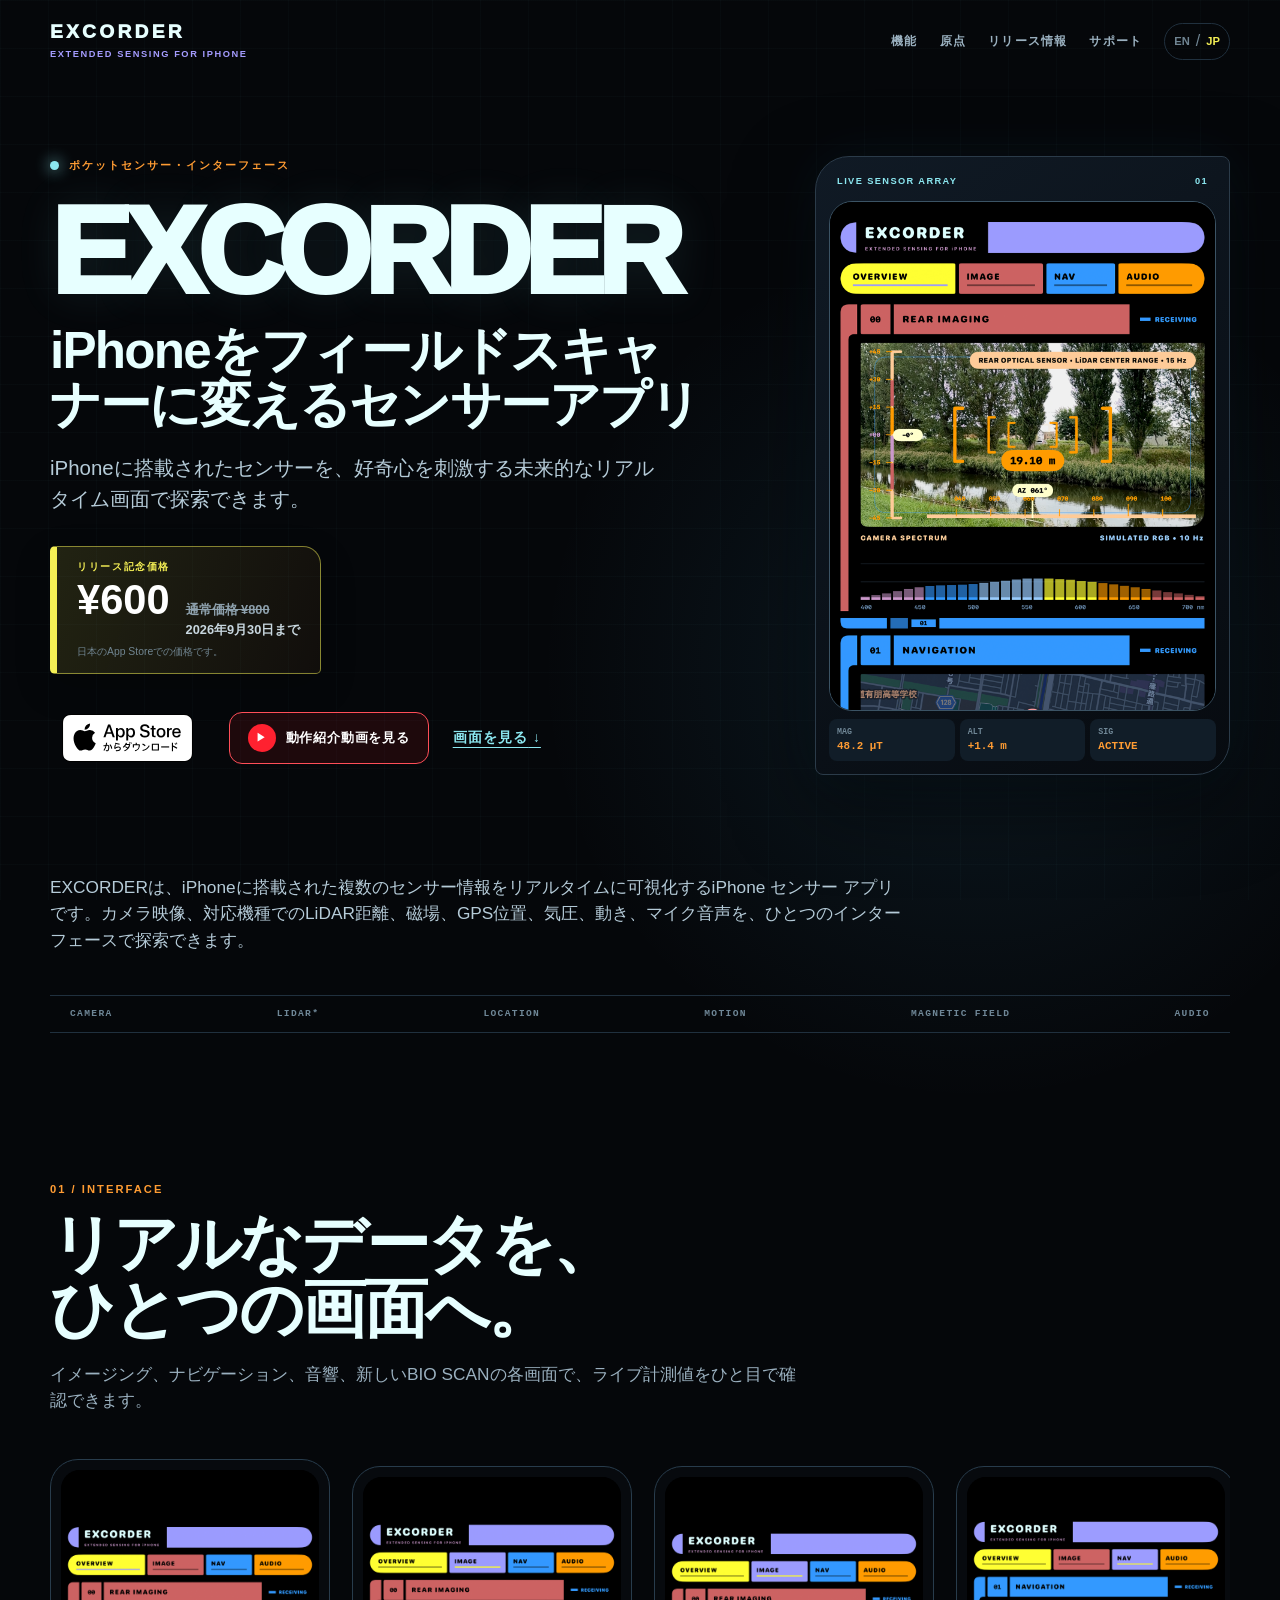
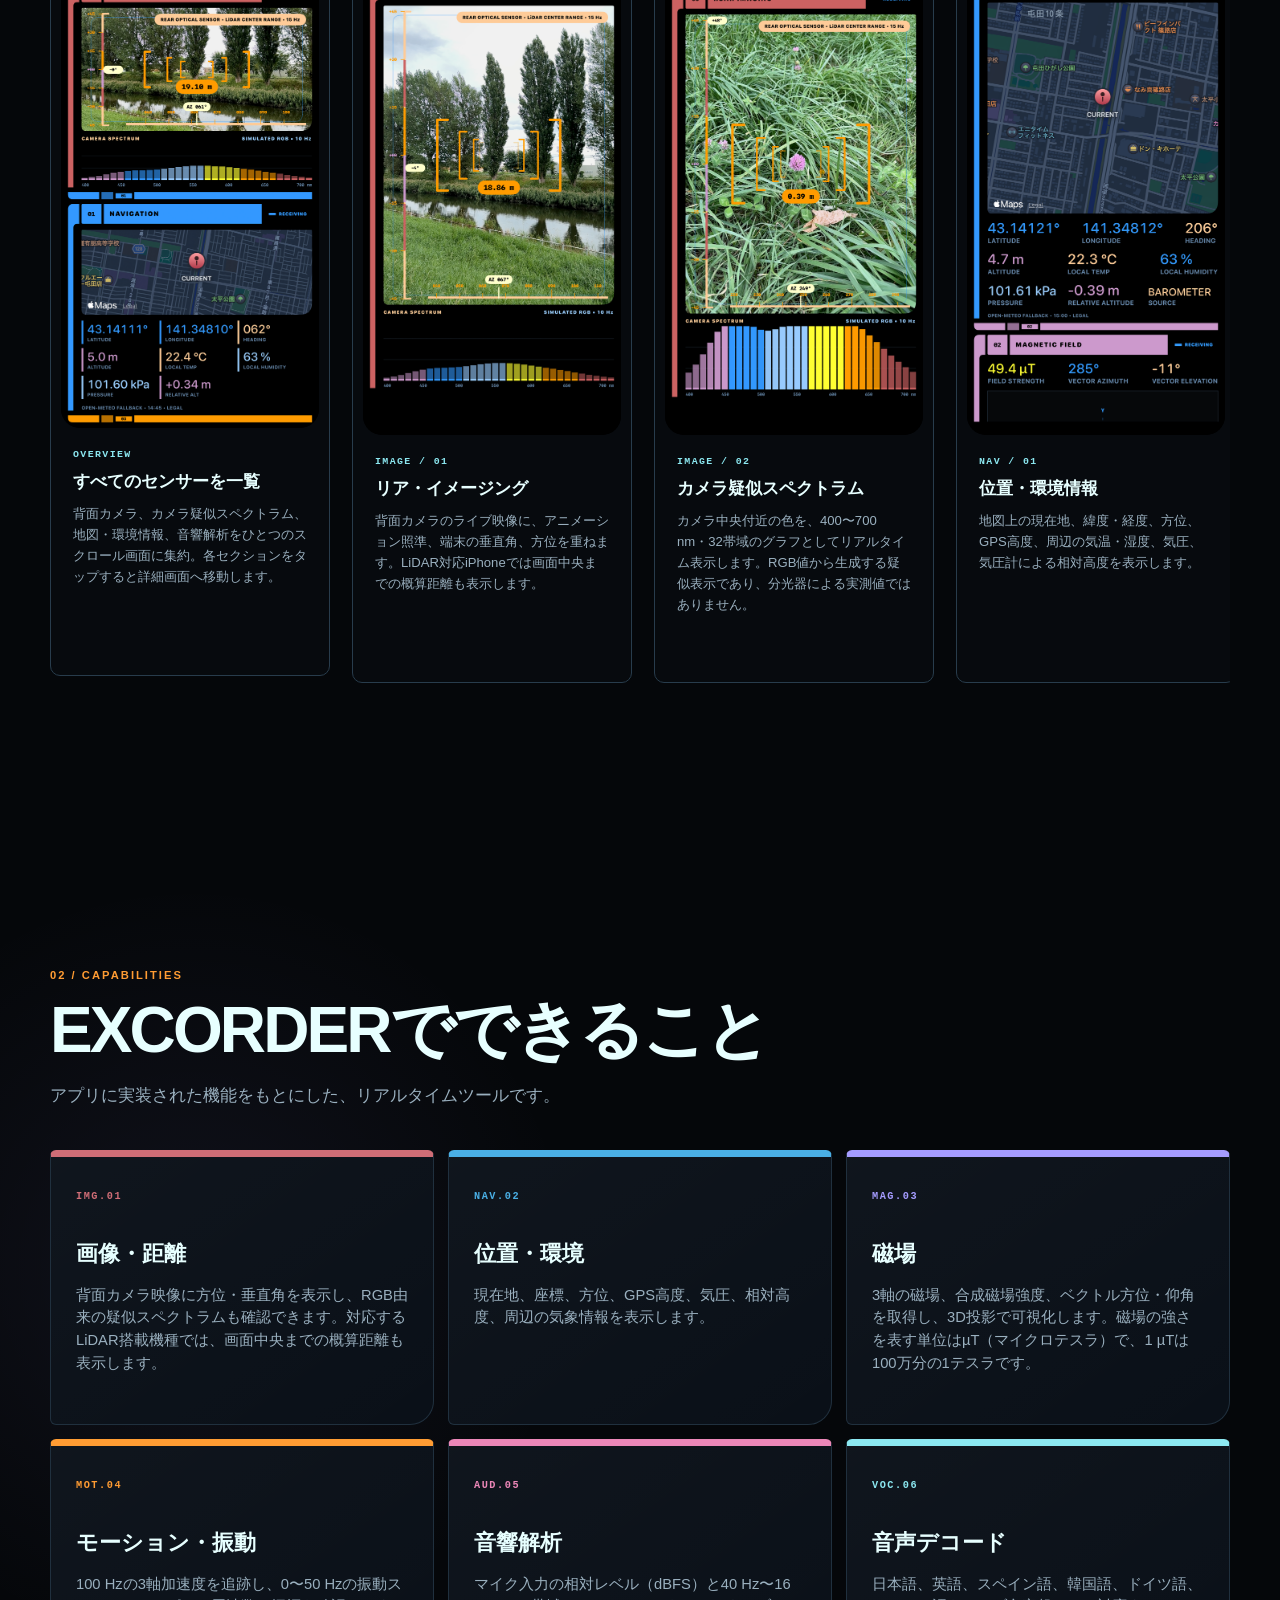
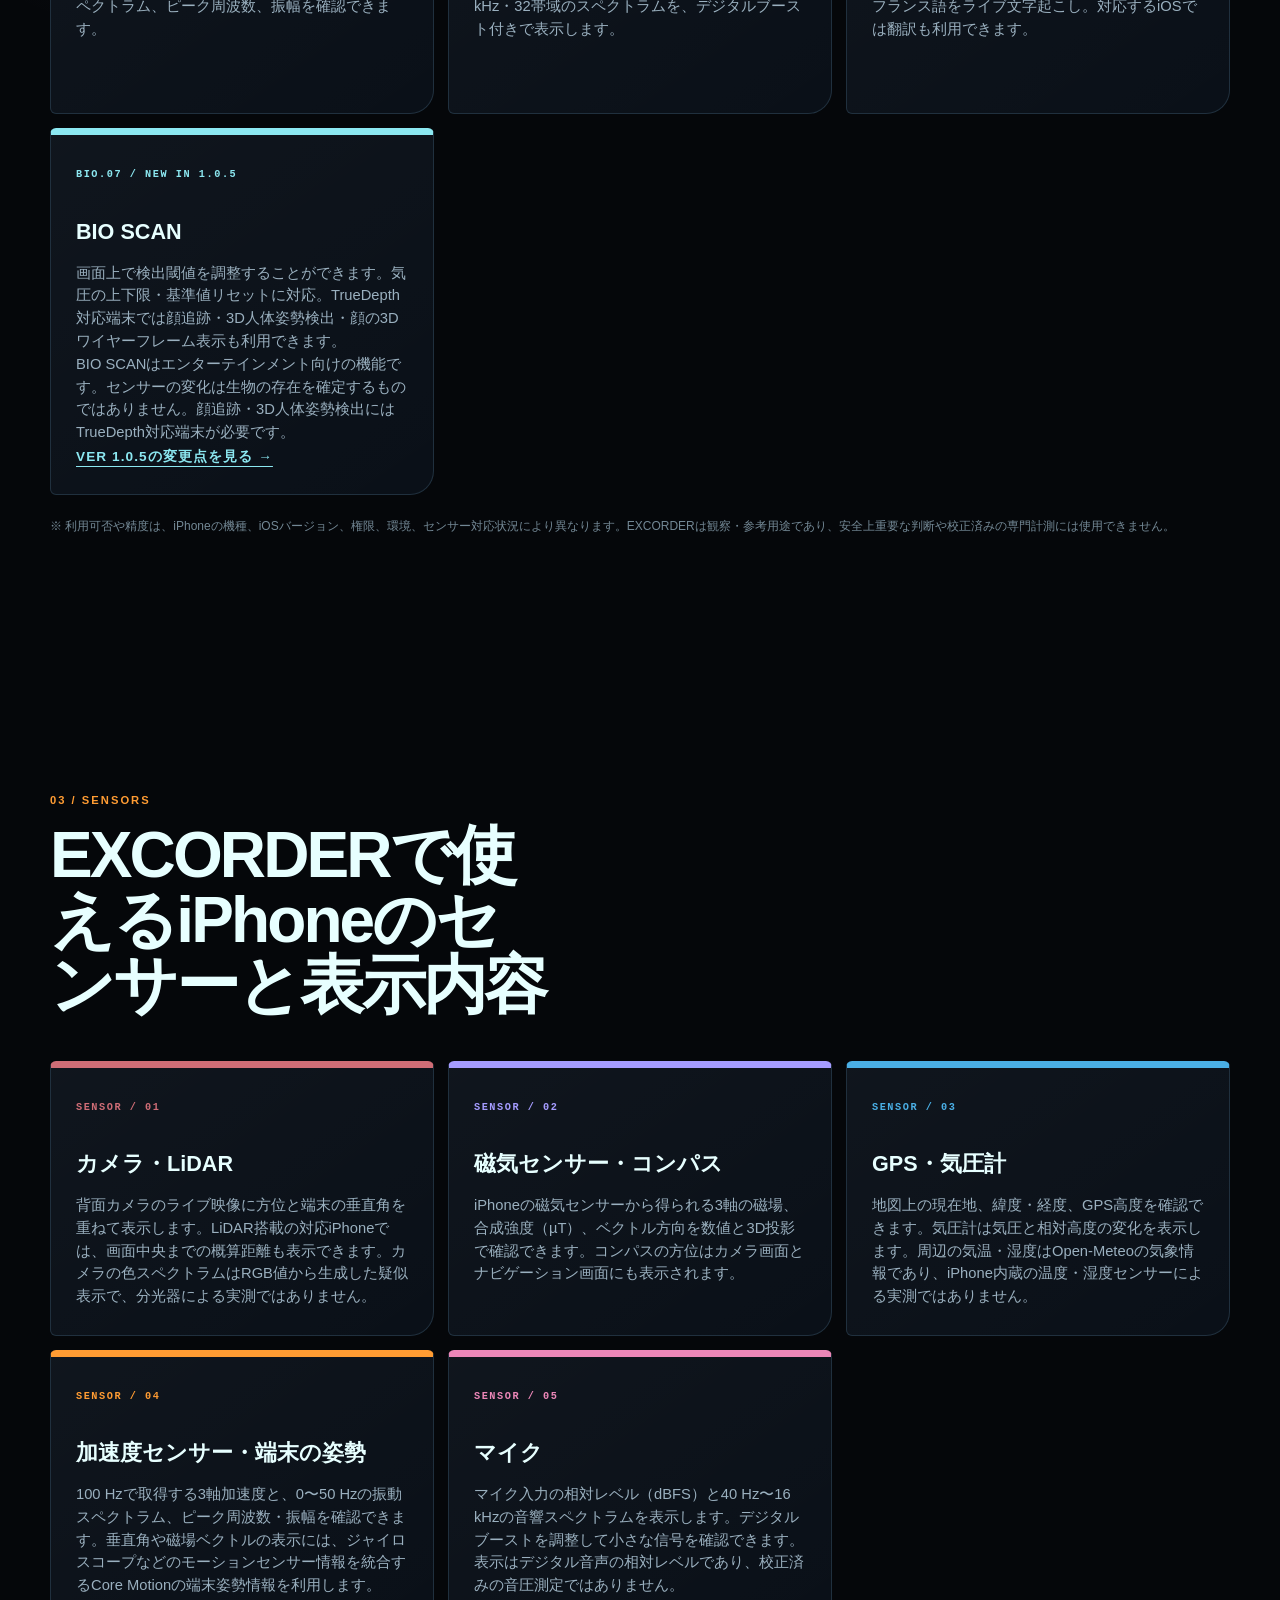
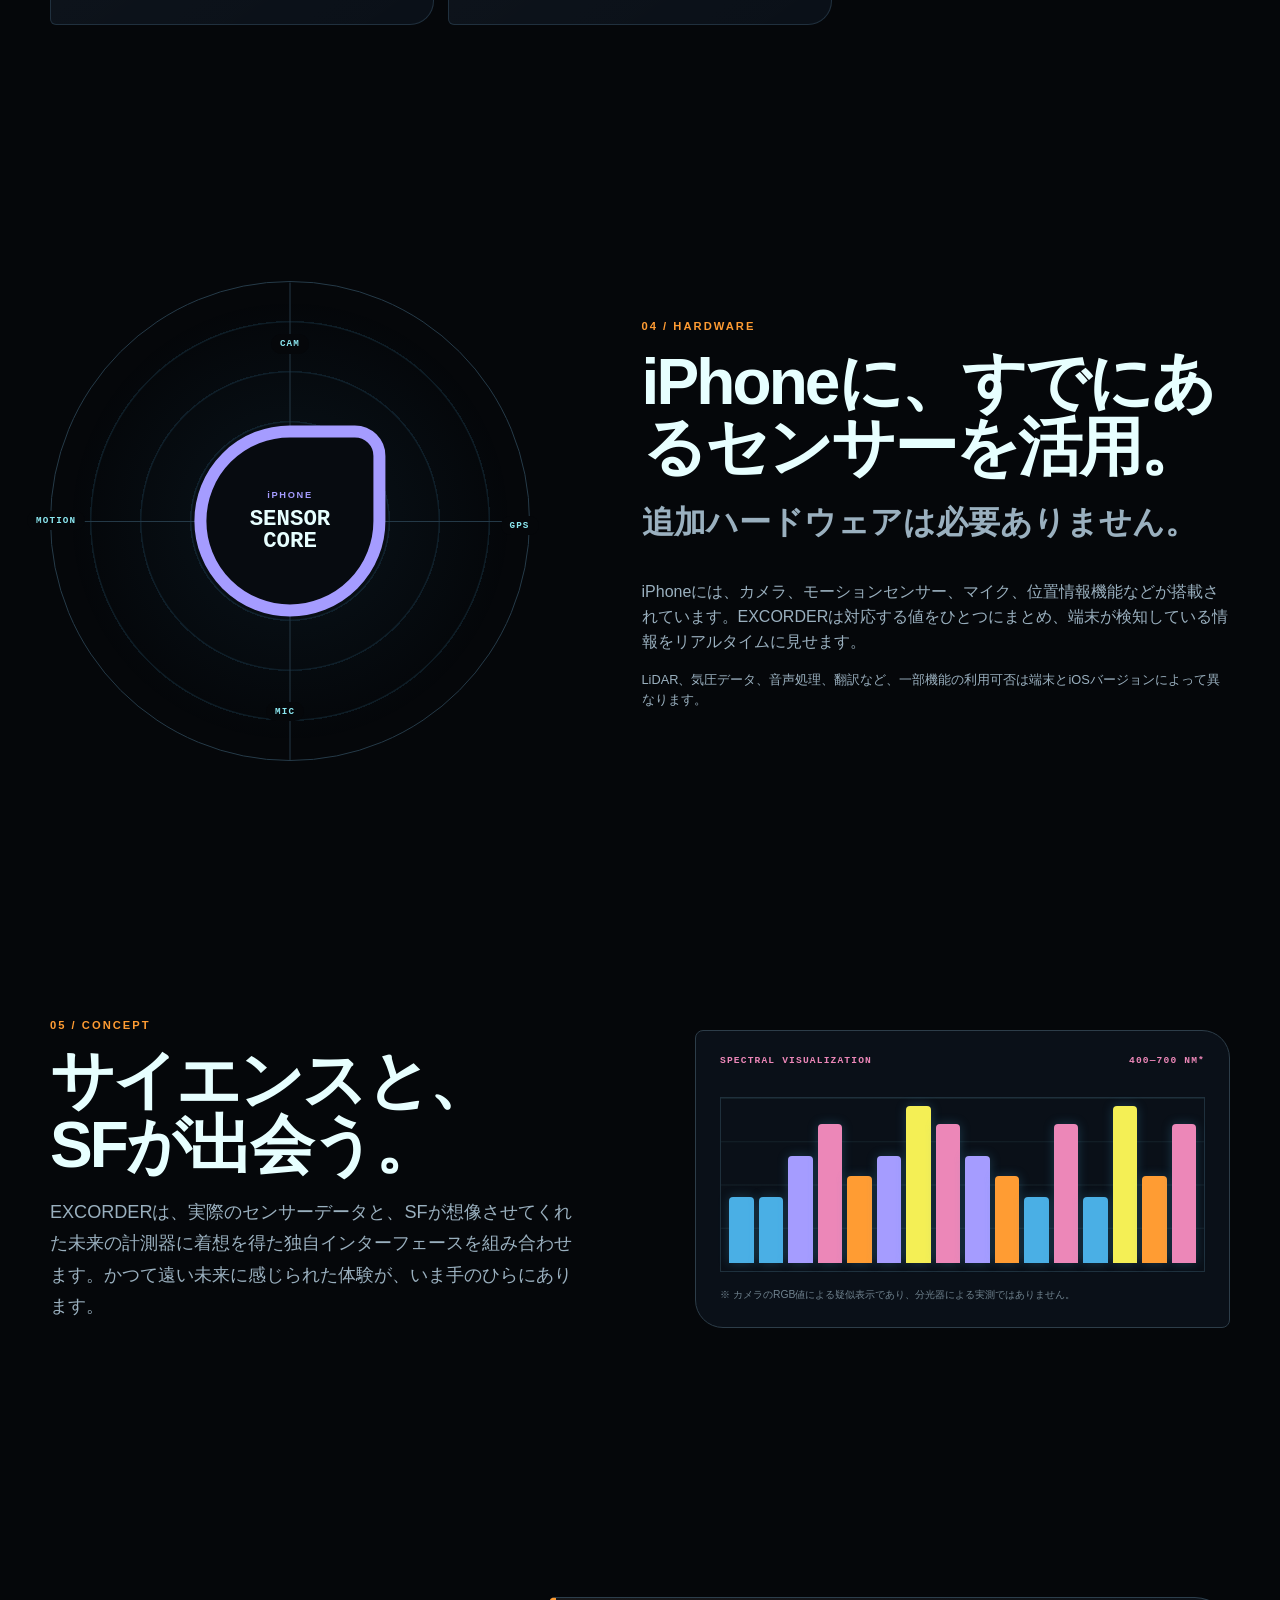
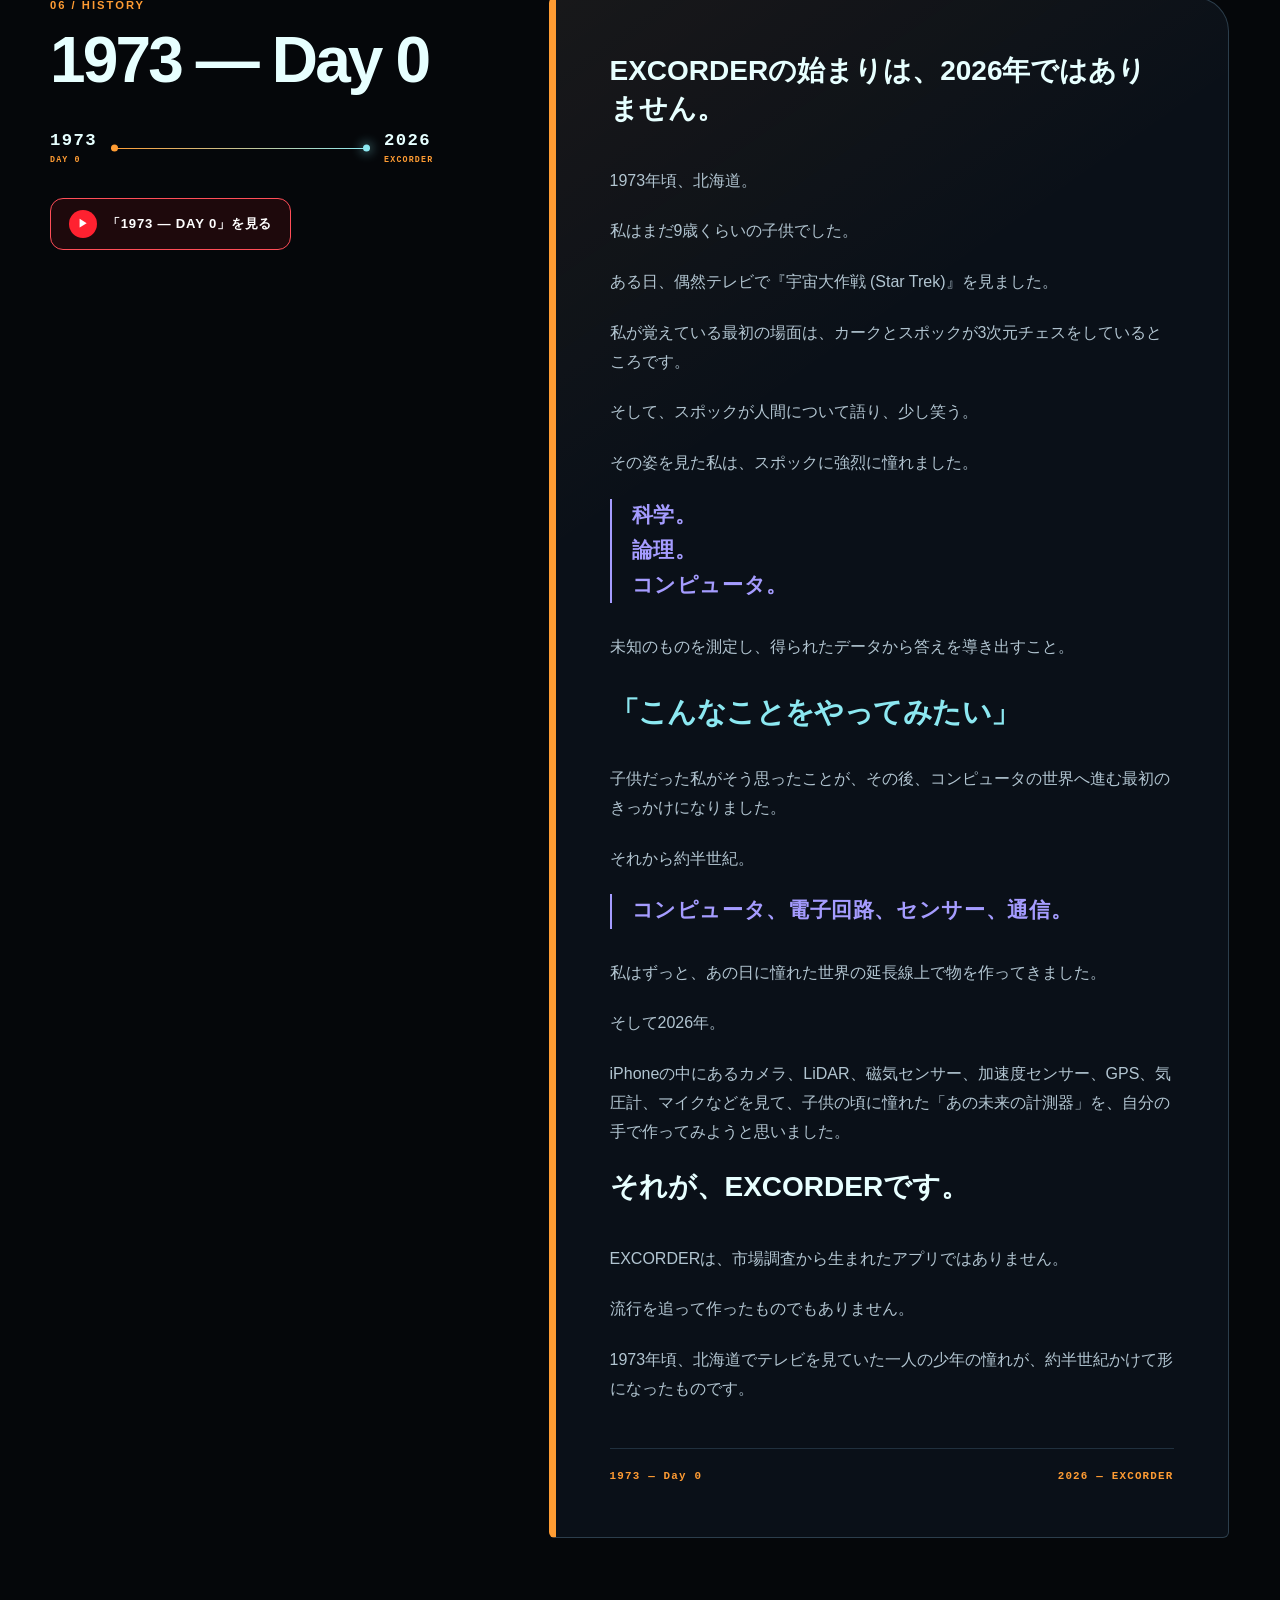
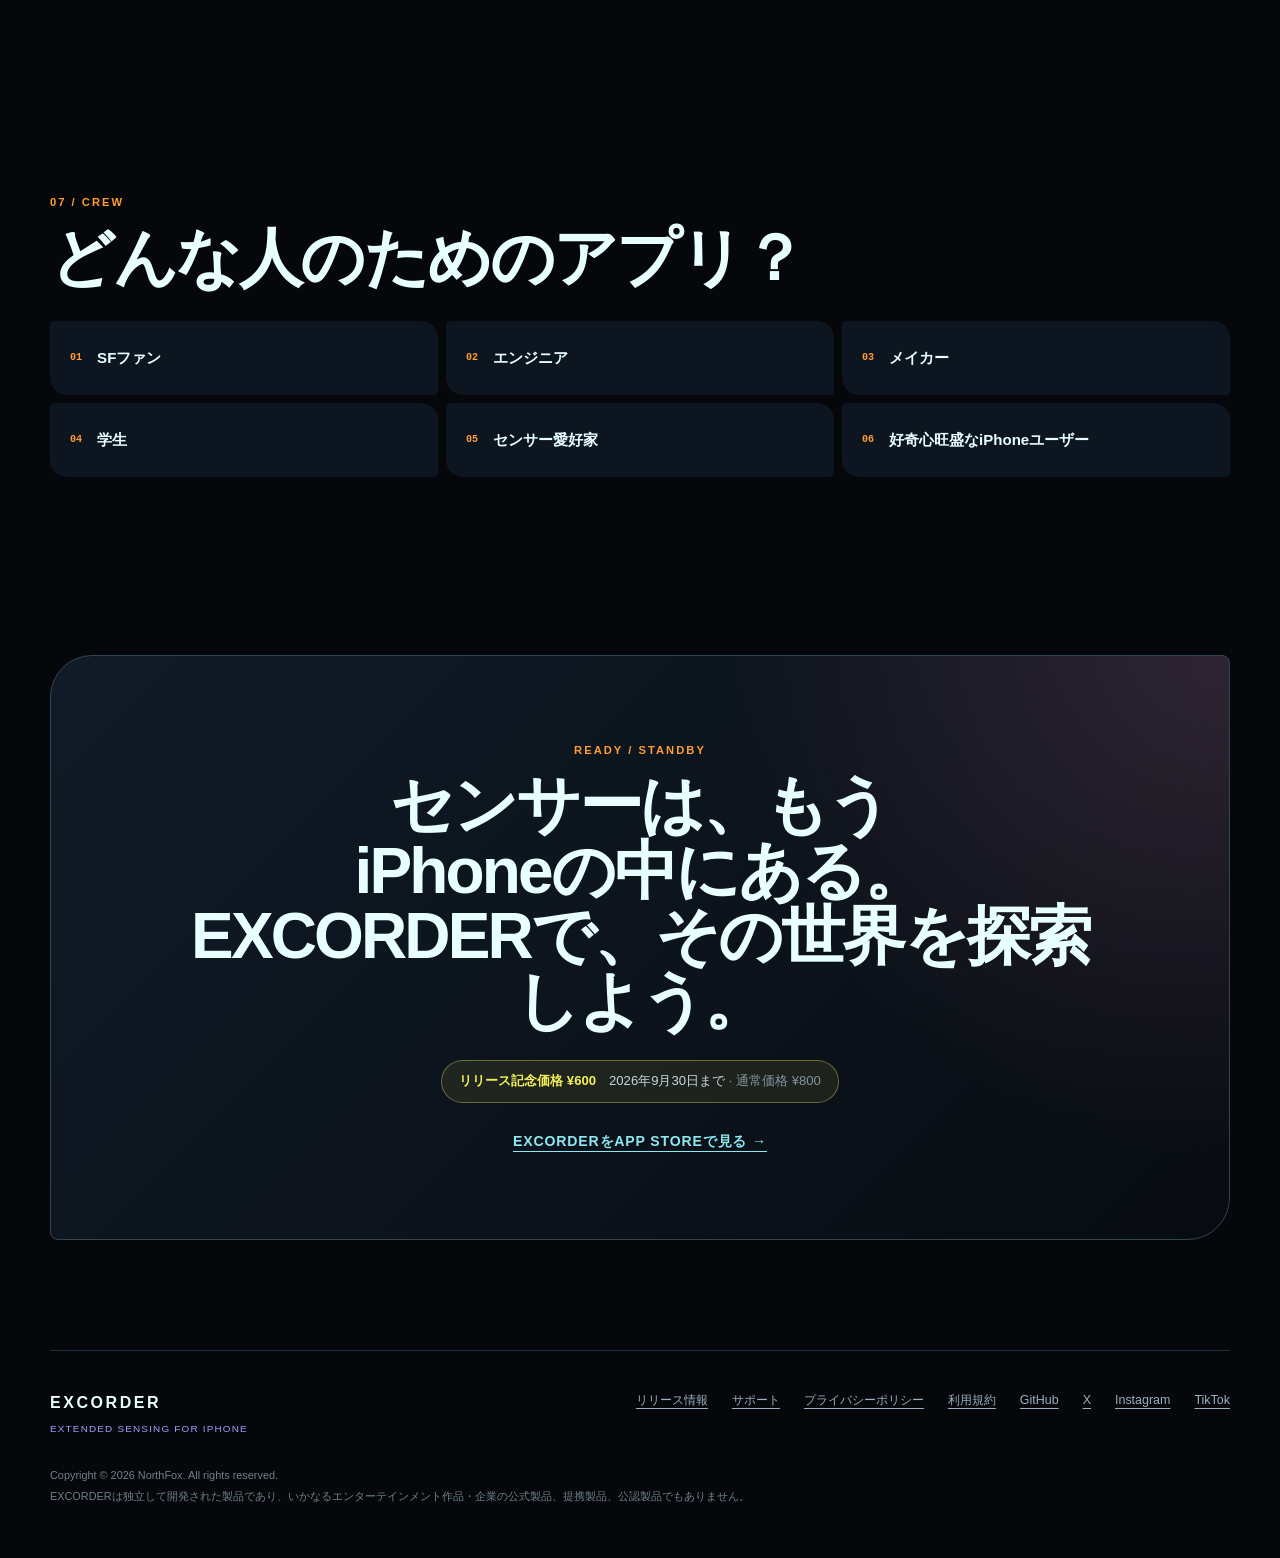
==== commit 59ca35c5: "Add version 1.0.5 BIO SCAN information and screenshot" ====
--- a/ja/index.html
+++ b/ja/index.html
@@ -90,7 +90,7 @@
             <div class="section-heading reveal">
                 <p class="section-index">01 / INTERFACE</p>
                 <h2>リアルなデータを、ひとつの画面へ。</h2>
-                <p>イメージング、ナビゲーション、音響の各画面で、ライブ計測値をひと目で確認できます。</p>
+                <p>イメージング、ナビゲーション、音響、新しいBIO SCANの各画面で、ライブ計測値をひと目で確認できます。</p>
             </div>
             <div class="screenshot-rail reveal" role="region" aria-label="EXCORDERのスクリーンショットと画面説明" tabindex="0">
                 <figure class="shot shot--featured">
@@ -116,6 +116,10 @@
                 <figure class="shot">
                     <div class="shot-media"><img src="../assets/screenshots/audio.png" alt="マイクレベル・音響スペクトラム・音声デコードを表示するEXCORDER" width="1284" height="2778" loading="lazy"></div>
                     <figcaption><span class="shot-code">AUDIO</span><strong>音響解析・音声デコード</strong><p>マイクの相対レベル（dBFS）、40 Hz〜16 kHzのスペクトラム、デジタルブーストを表示。音声デコードでは6言語のライブ文字起こしと、対応iOSでの翻訳を利用できます。</p></figcaption>
+                </figure>
+                <figure class="shot">
+                    <div class="shot-media"><img src="../assets/screenshots/DETECTED.png" alt="BIO SCANのセンサー表示とDETECTEDアラート、顔の3Dワイヤーフレーム" width="1290" height="2796" loading="lazy"></div>
+                    <figcaption><span class="shot-code">BIO SCAN / 1.0.5</span><strong>BIO SCANで変化を検出</strong><p>ver 1.0.5で追加。磁場、低音域・高音域の音、Bluetooth LE電波強度、気圧の変化を可視化し、検出時には画面表示・効果音・振動でお知らせします。</p></figcaption>
                 </figure>
             </div>
             <p class="swipe-note">横にスワイプして画面を見る →</p>
@@ -130,6 +134,7 @@
                 <article class="capability-card reveal accent-orange"><span class="card-code">MOT.04</span><h3>モーション・振動</h3><p>100 Hzの3軸加速度を追跡し、0〜50 Hzの振動スペクトラム、ピーク周波数、振幅を確認できます。</p></article>
                 <article class="capability-card reveal accent-pink"><span class="card-code">AUD.05</span><h3>音響解析</h3><p>マイク入力の相対レベル（dBFS）と40 Hz〜16 kHz・32帯域のスペクトラムを、デジタルブースト付きで表示します。</p></article>
                 <article class="capability-card reveal accent-cyan"><span class="card-code">VOC.06</span><h3>音声デコード</h3><p>日本語、英語、スペイン語、韓国語、ドイツ語、フランス語をライブ文字起こし。対応するiOSでは翻訳も利用できます。</p></article>
+                <article class="capability-card reveal accent-cyan"><span class="card-code">BIO.07 / NEW IN 1.0.5</span><h3>BIO SCAN</h3><p>画面上で検出閾値を調整することができます。気圧の上下限・基準値リセットに対応。TrueDepth対応端末では顔追跡・3D人体姿勢検出・顔の3Dワイヤーフレーム表示も利用できます。</p><p>BIO SCANはエンターテインメント向けの機能です。センサーの変化は生物の存在を確定するものではありません。顔追跡・3D人体姿勢検出にはTrueDepth対応端末が必要です。</p><a class="text-link" href="../releases.html#version-1-0-5">ver 1.0.5の変更点を見る →</a></article>
             </div>
 
             <p class="technical-note reveal">※ 利用可否や精度は、iPhoneの機種、iOSバージョン、権限、環境、センサー対応状況により異なります。EXCORDERは観察・参考用途であり、安全上重要な判断や校正済みの専門計測には使用できません。</p>
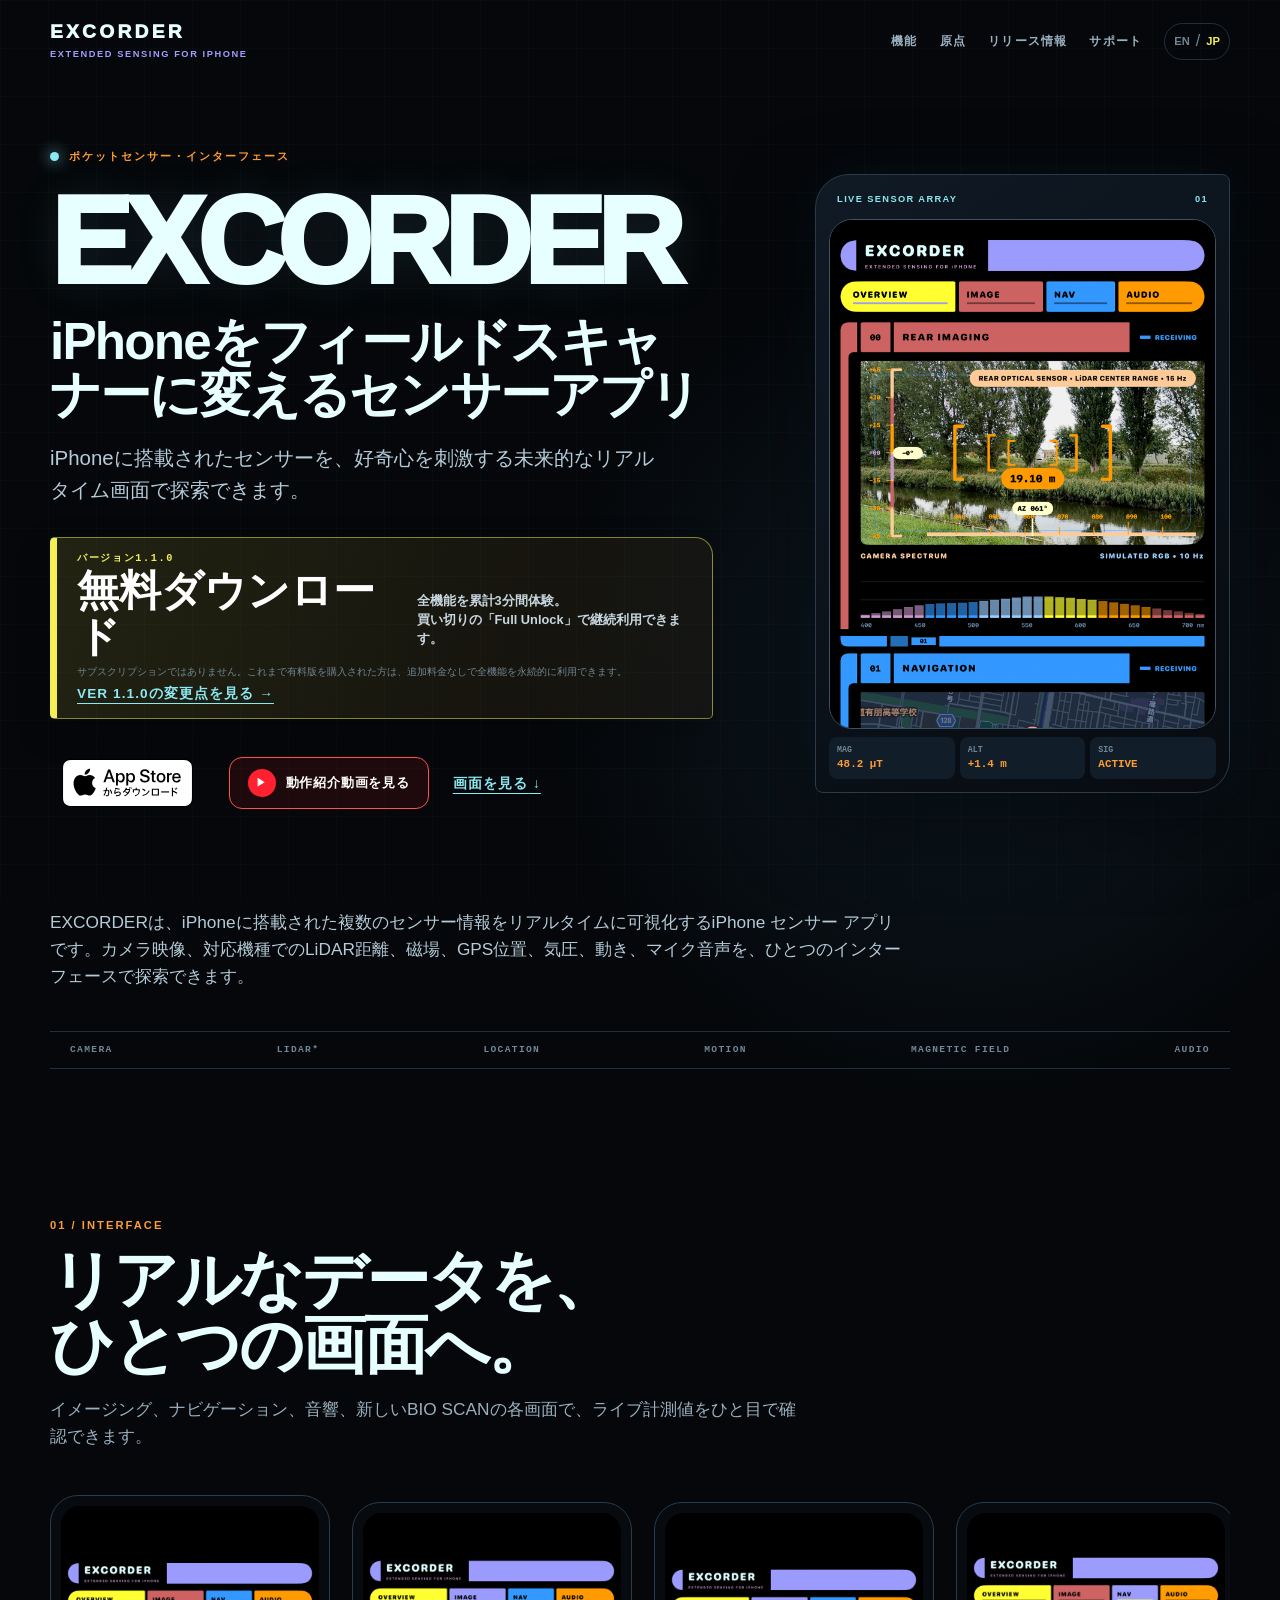
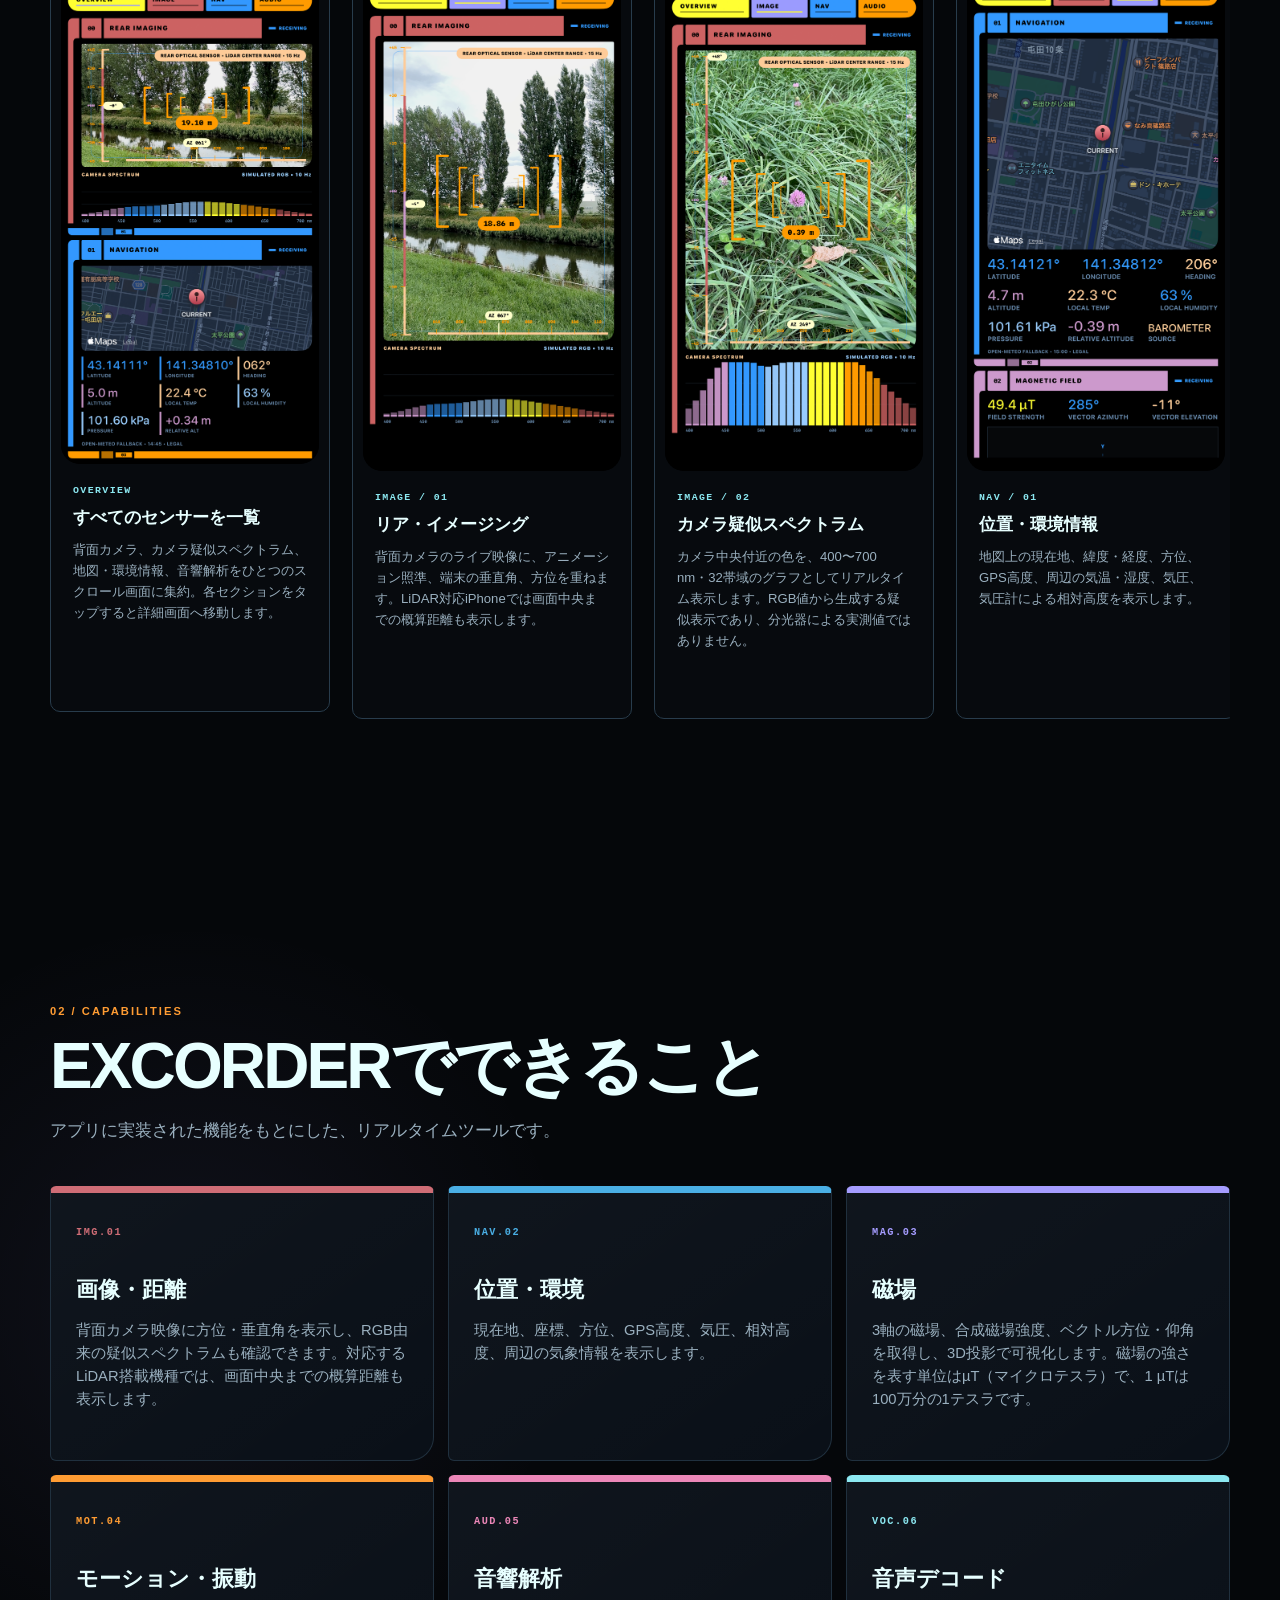
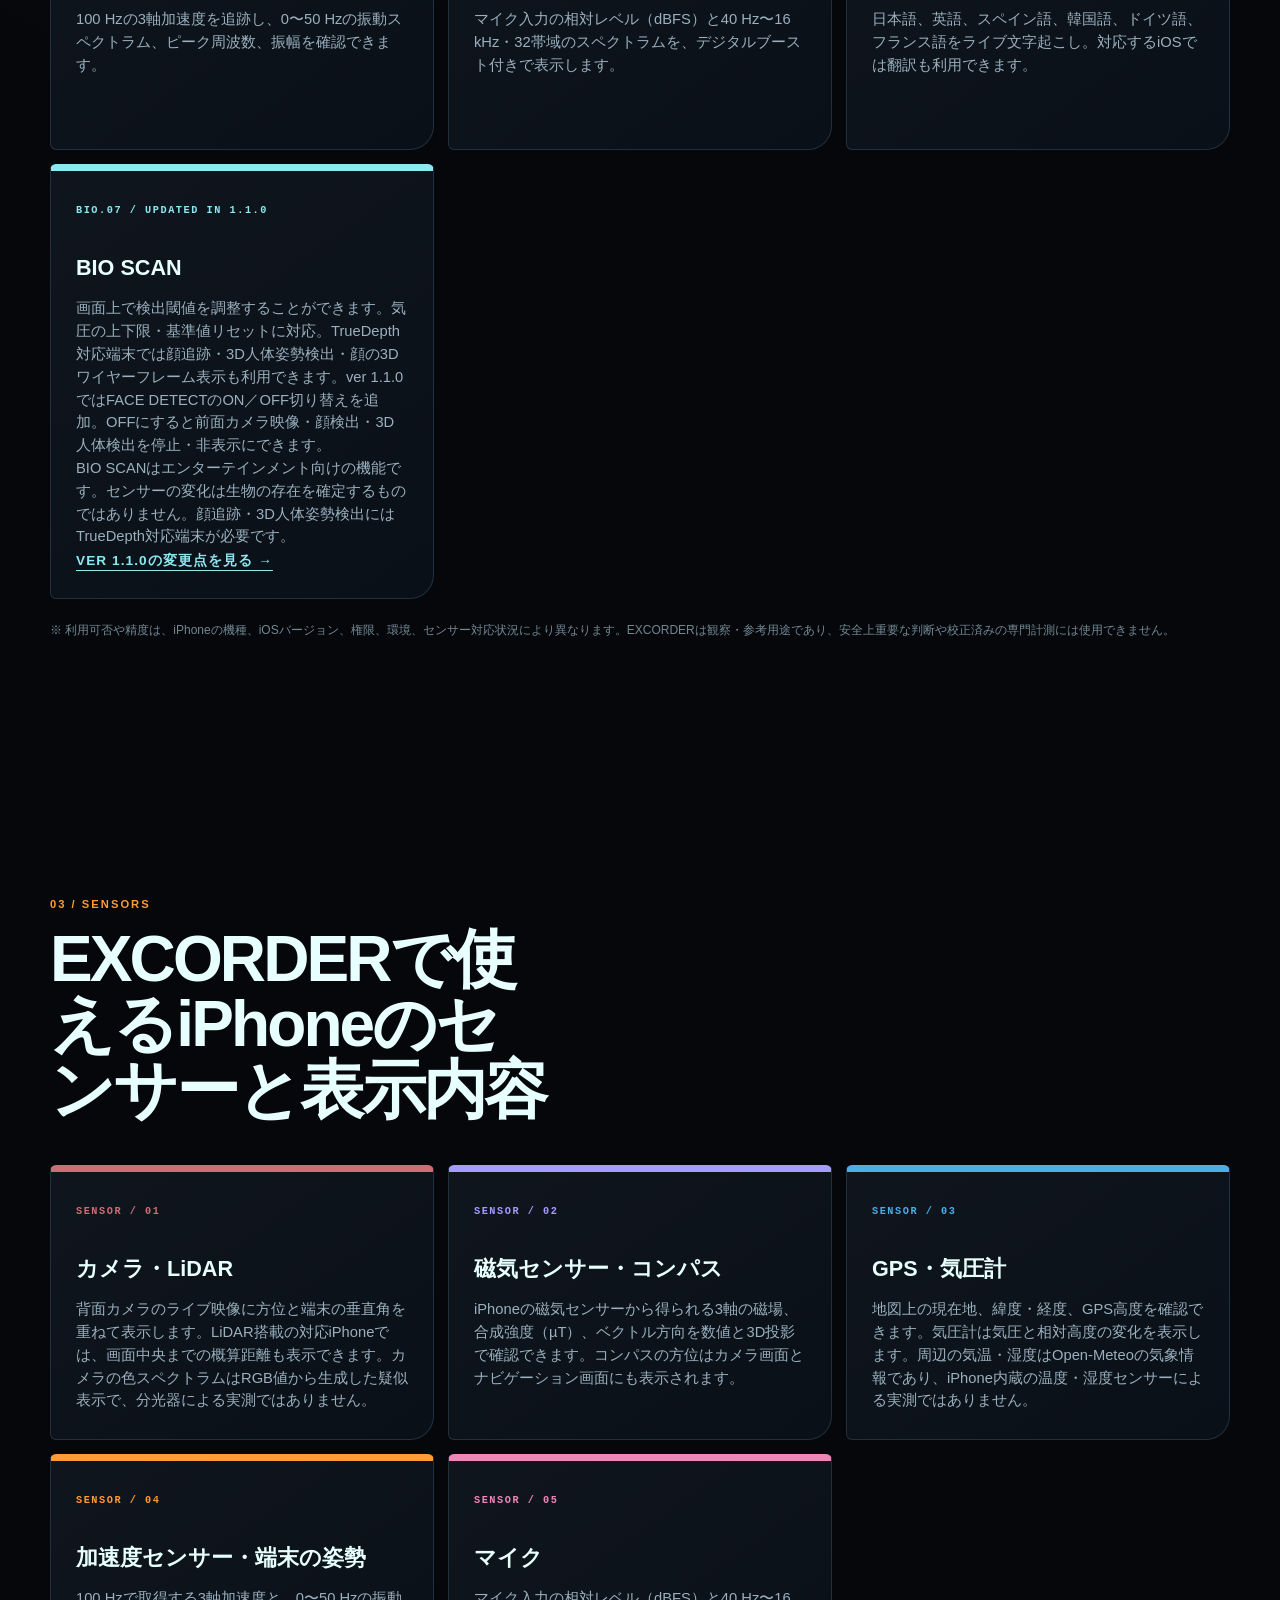
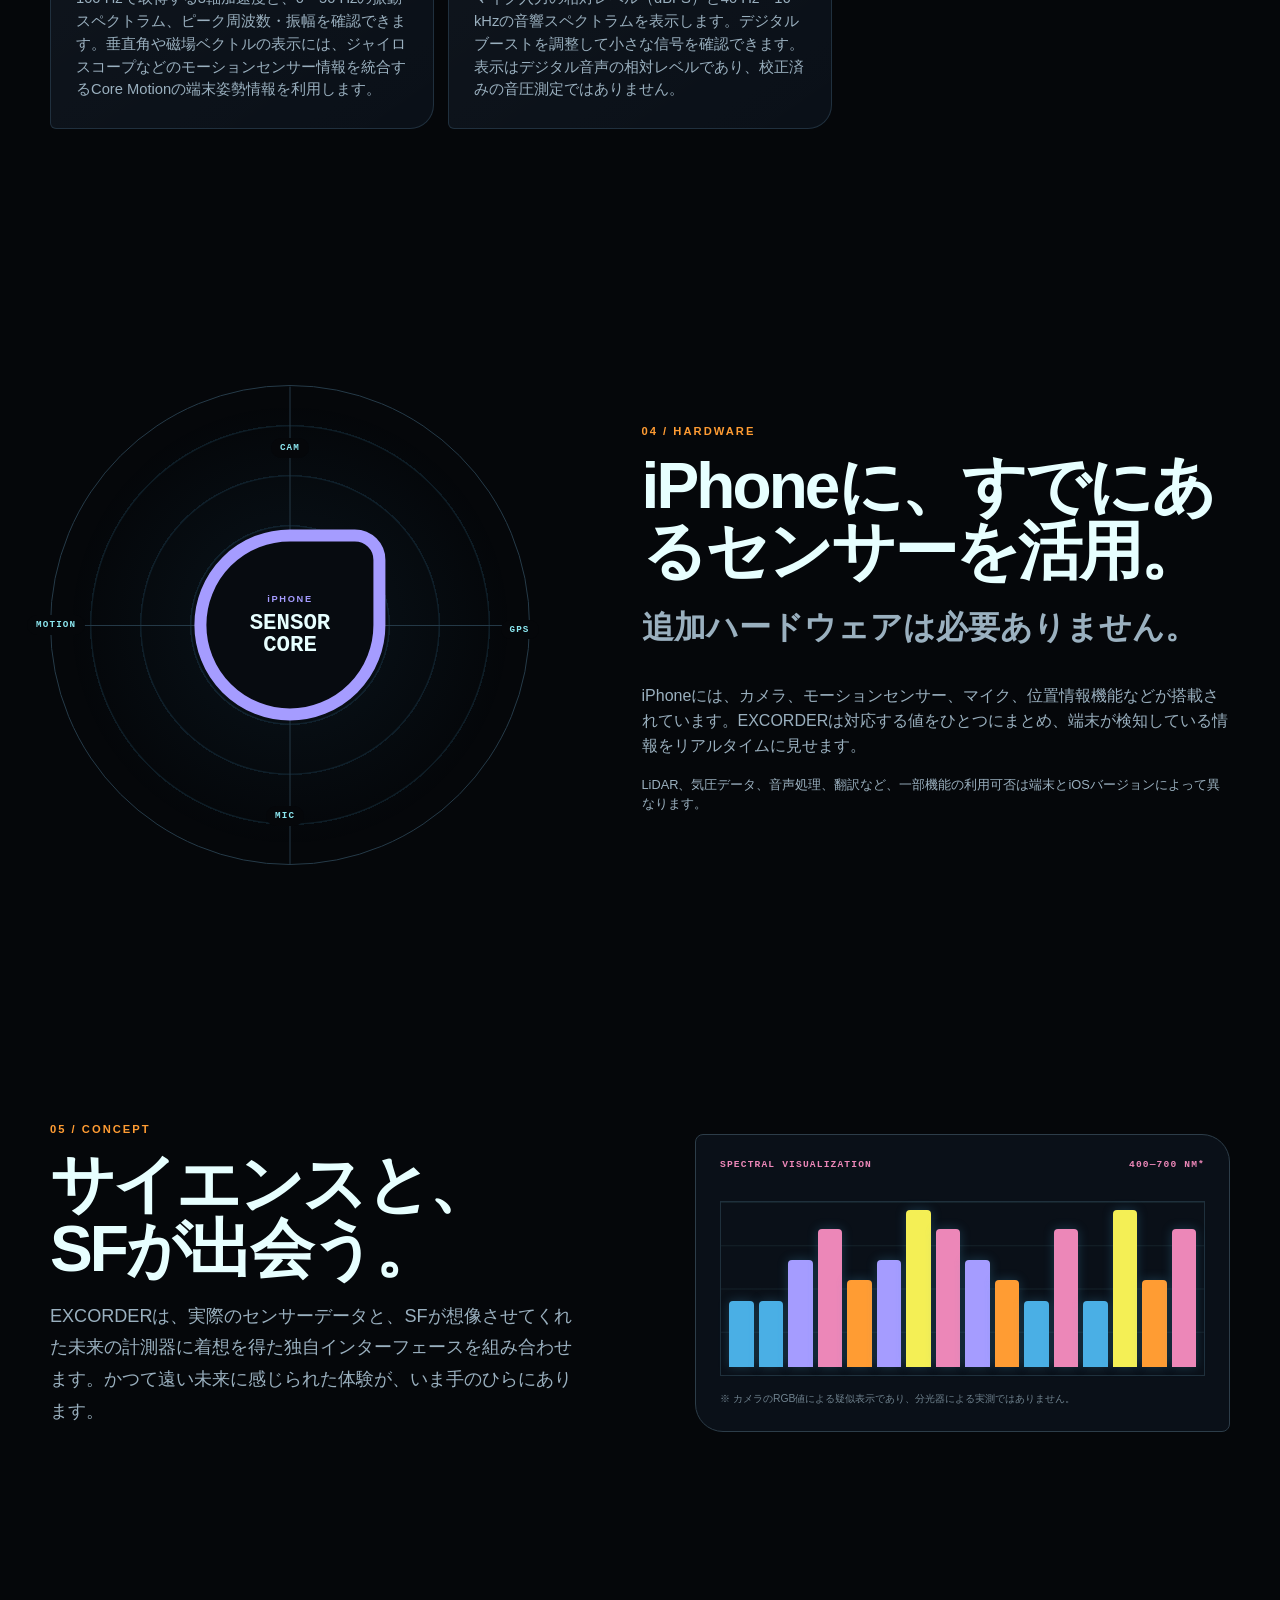
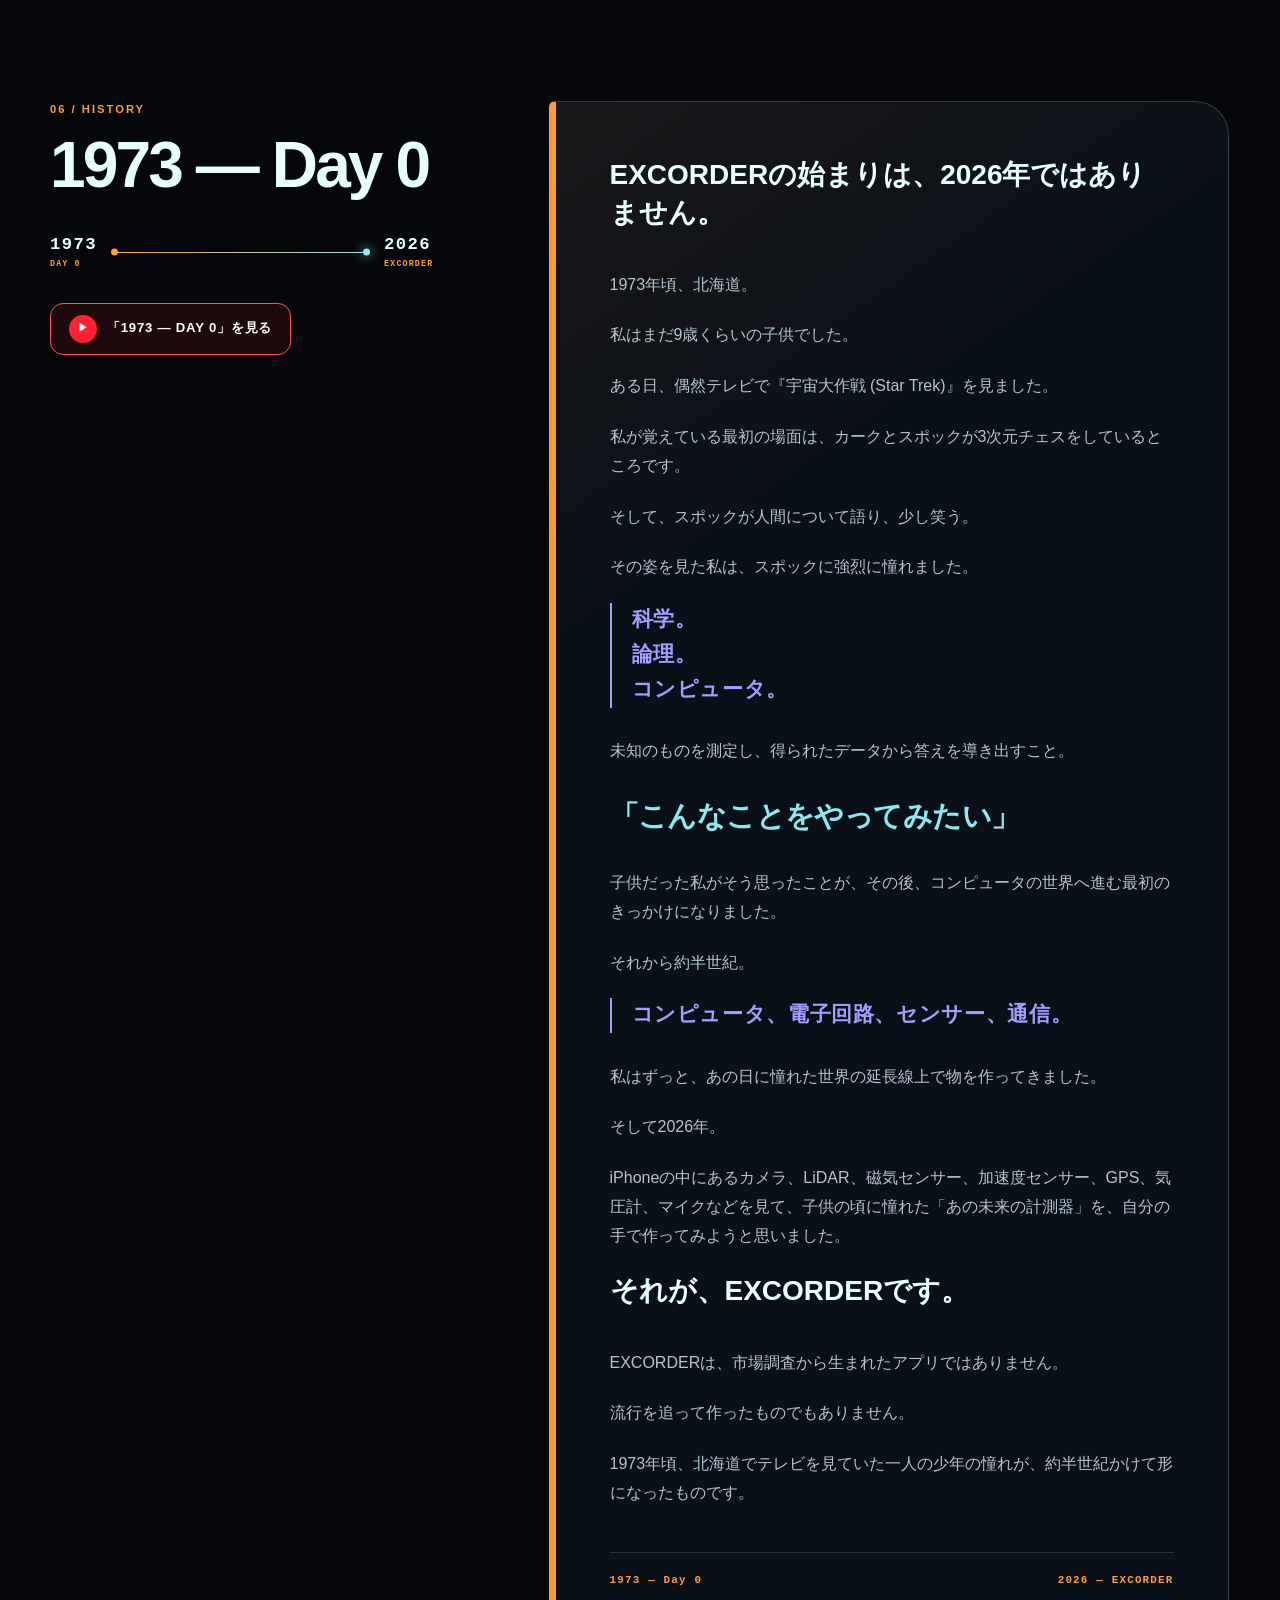
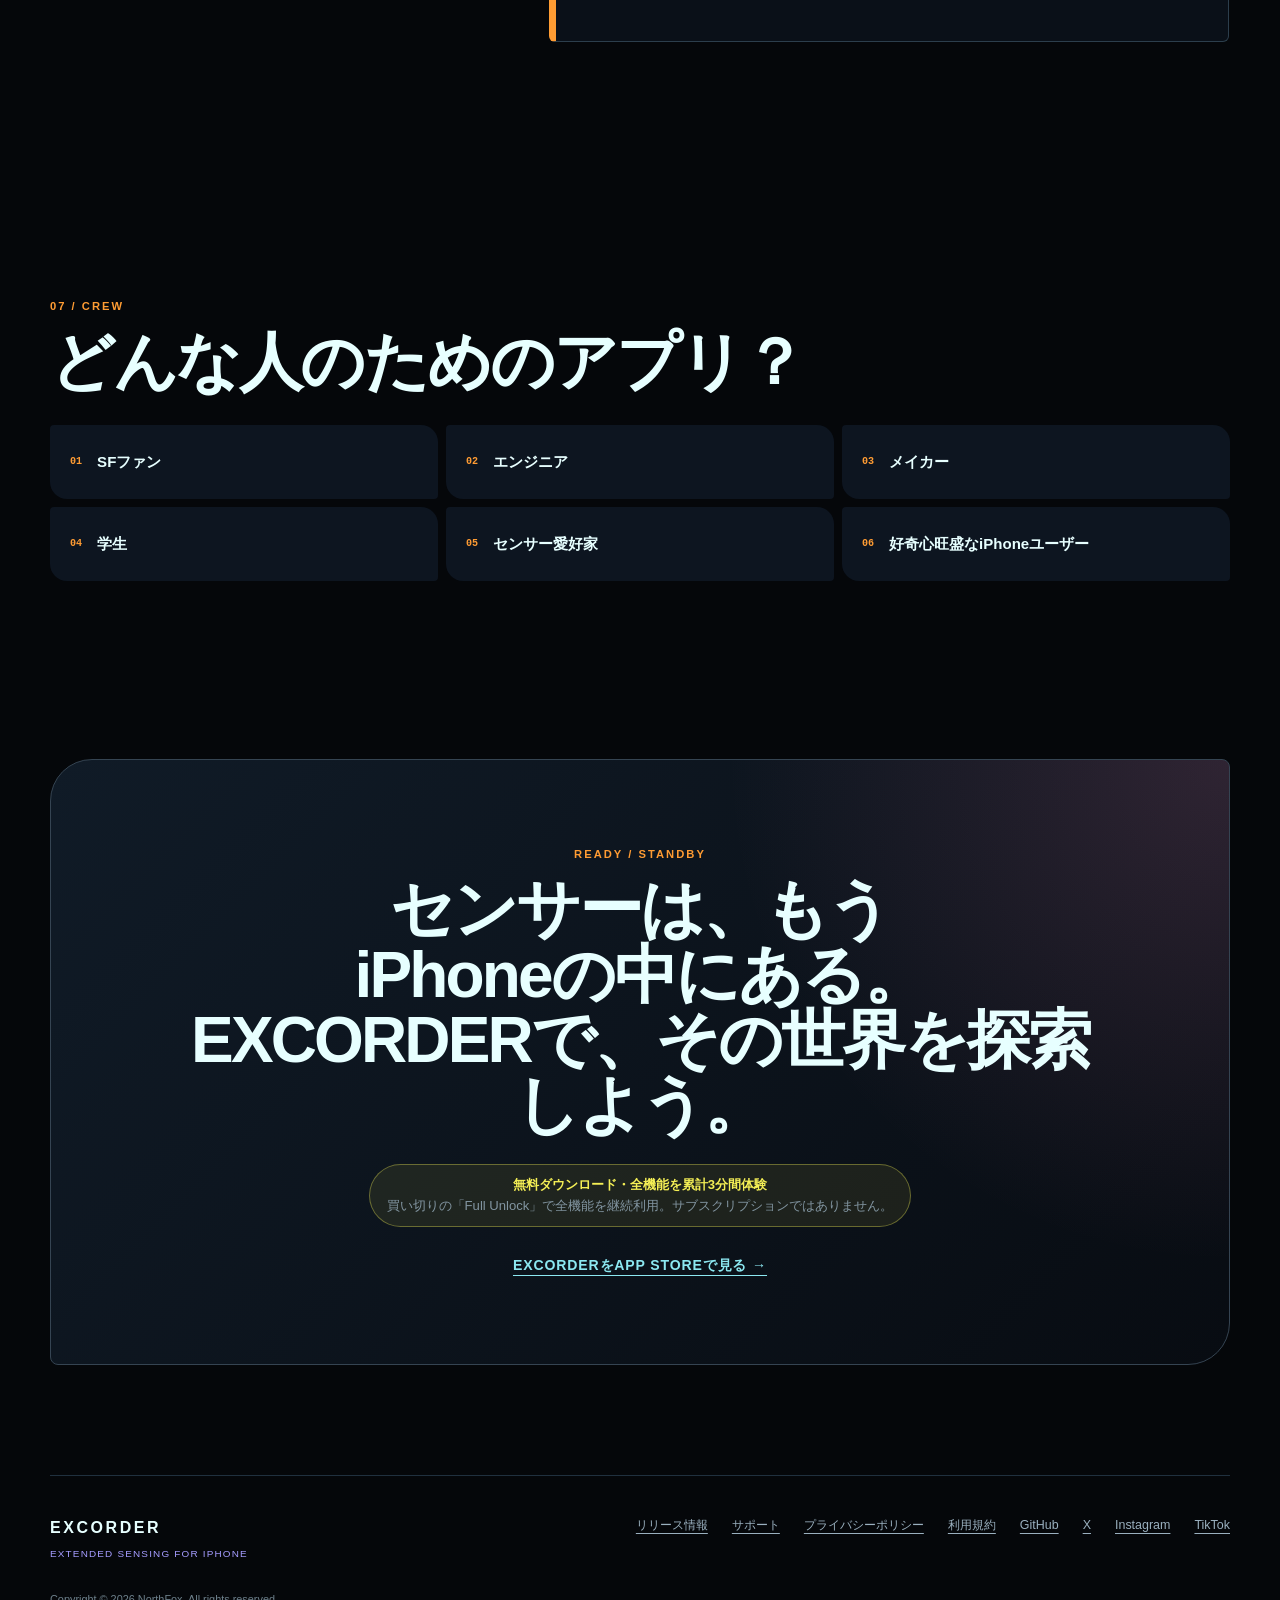
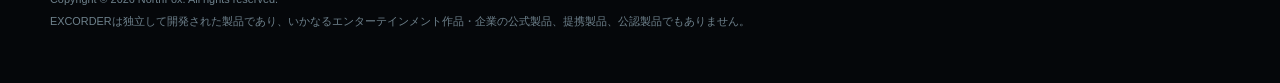
==== commit b49fb184: "Update landing pages and release notes for version 1.1.0" ====
--- a/ja/index.html
+++ b/ja/index.html
@@ -35,6 +35,7 @@
   "@id": "https://northfoxjp.github.io/excorder/#app",
   "name": "EXCORDER",
   "operatingSystem": "iOS",
+  "softwareVersion": "1.1.0",
   "description": "EXCORDERは、カメラ、LiDAR、磁気センサー、GPS、気圧計、加速度センサー、マイクなどの情報をリアルタイムに可視化するiPhone センサー アプリです。LiDARによる距離表示は対応機種で利用できます。",
   "url": "https://northfoxjp.github.io/excorder/ja/",
   "downloadUrl": "https://apps.apple.com/app/id6806745218"
@@ -65,9 +66,10 @@
                 <p class="hero-lead">iPhoneに搭載されたセンサーを、好奇心を刺激する未来的なリアルタイム画面で探索できます。</p>
 
                 <div class="launch-offer">
-                    <span class="launch-offer-label">リリース記念価格</span>
-                    <div class="launch-offer-price"><strong>¥600</strong><span><s>通常価格 ¥800</s><br>2026年9月30日まで</span></div>
-                    <small>日本のApp Storeでの価格です。</small>
+                    <span class="launch-offer-label">バージョン1.1.0</span>
+                    <div class="launch-offer-price"><strong>無料ダウンロード</strong><span>全機能を累計3分間体験。<br>買い切りの「Full Unlock」で継続利用できます。</span></div>
+                    <small>サブスクリプションではありません。これまで有料版を購入された方は、追加料金なしで全機能を永続的に利用できます。</small>
+                    <a class="text-link" href="../releases.html#version-1-1-0">ver 1.1.0の変更点を見る →</a>
                 </div>
                 <div class="hero-actions">
                     <a class="app-store-badge-link" href="https://apps.apple.com/app/id6806745218" target="_blank" rel="noopener noreferrer"><img class="app-store-badge" src="../assets/badges/download-on-the-app-store-white-ja.svg" alt="EXCORDERをApp Storeからダウンロード" width="109" height="40"></a>
@@ -134,7 +136,7 @@
                 <article class="capability-card reveal accent-orange"><span class="card-code">MOT.04</span><h3>モーション・振動</h3><p>100 Hzの3軸加速度を追跡し、0〜50 Hzの振動スペクトラム、ピーク周波数、振幅を確認できます。</p></article>
                 <article class="capability-card reveal accent-pink"><span class="card-code">AUD.05</span><h3>音響解析</h3><p>マイク入力の相対レベル（dBFS）と40 Hz〜16 kHz・32帯域のスペクトラムを、デジタルブースト付きで表示します。</p></article>
                 <article class="capability-card reveal accent-cyan"><span class="card-code">VOC.06</span><h3>音声デコード</h3><p>日本語、英語、スペイン語、韓国語、ドイツ語、フランス語をライブ文字起こし。対応するiOSでは翻訳も利用できます。</p></article>
-                <article class="capability-card reveal accent-cyan"><span class="card-code">BIO.07 / NEW IN 1.0.5</span><h3>BIO SCAN</h3><p>画面上で検出閾値を調整することができます。気圧の上下限・基準値リセットに対応。TrueDepth対応端末では顔追跡・3D人体姿勢検出・顔の3Dワイヤーフレーム表示も利用できます。</p><p>BIO SCANはエンターテインメント向けの機能です。センサーの変化は生物の存在を確定するものではありません。顔追跡・3D人体姿勢検出にはTrueDepth対応端末が必要です。</p><a class="text-link" href="../releases.html#version-1-0-5">ver 1.0.5の変更点を見る →</a></article>
+                <article class="capability-card reveal accent-cyan"><span class="card-code">BIO.07 / UPDATED IN 1.1.0</span><h3>BIO SCAN</h3><p>画面上で検出閾値を調整することができます。気圧の上下限・基準値リセットに対応。TrueDepth対応端末では顔追跡・3D人体姿勢検出・顔の3Dワイヤーフレーム表示も利用できます。ver 1.1.0ではFACE DETECTのON／OFF切り替えを追加。OFFにすると前面カメラ映像・顔検出・3D人体検出を停止・非表示にできます。</p><p>BIO SCANはエンターテインメント向けの機能です。センサーの変化は生物の存在を確定するものではありません。顔追跡・3D人体姿勢検出にはTrueDepth対応端末が必要です。</p><a class="text-link" href="../releases.html#version-1-1-0">ver 1.1.0の変更点を見る →</a></article>
             </div>
 
             <p class="technical-note reveal">※ 利用可否や精度は、iPhoneの機種、iOSバージョン、権限、環境、センサー対応状況により異なります。EXCORDERは観察・参考用途であり、安全上重要な判断や校正済みの専門計測には使用できません。</p>
@@ -208,7 +210,7 @@
         <section class="final-cta reveal">
             <p class="section-index">READY / STANDBY</p><h2>センサーは、もうiPhoneの中にある。<br>EXCORDERで、その世界を探索しよう。</h2>
 
-            <p class="cta-price"><strong>リリース記念価格 ¥600</strong>　2026年9月30日まで <span>· 通常価格 ¥800</span></p>
+            <p class="cta-price"><strong>無料ダウンロード・全機能を累計3分間体験</strong><br><span>買い切りの「Full Unlock」で全機能を継続利用。サブスクリプションではありません。</span></p>
             <a class="app-store-text-link" href="https://apps.apple.com/app/id6806745218" target="_blank" rel="noopener noreferrer"><span>EXCORDERをApp Storeで見る →</span></a>
         </section>
     </main>
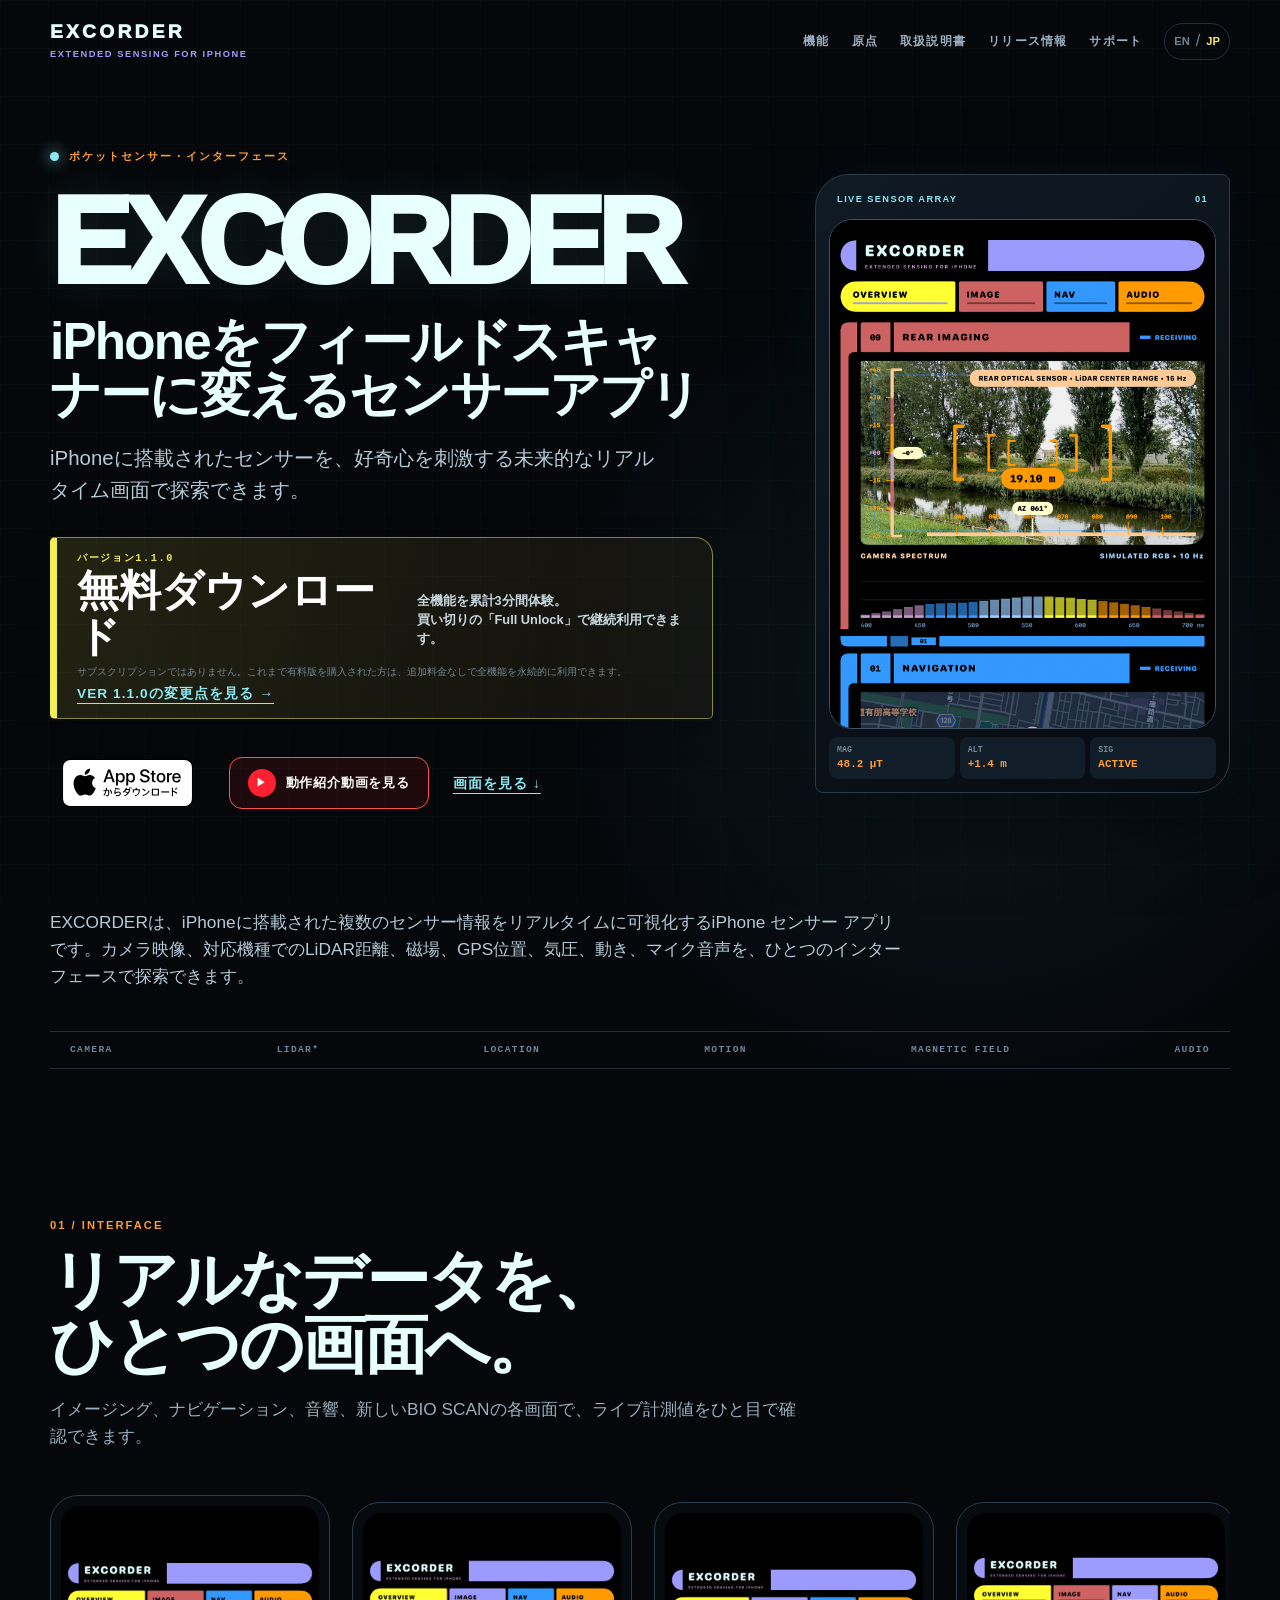
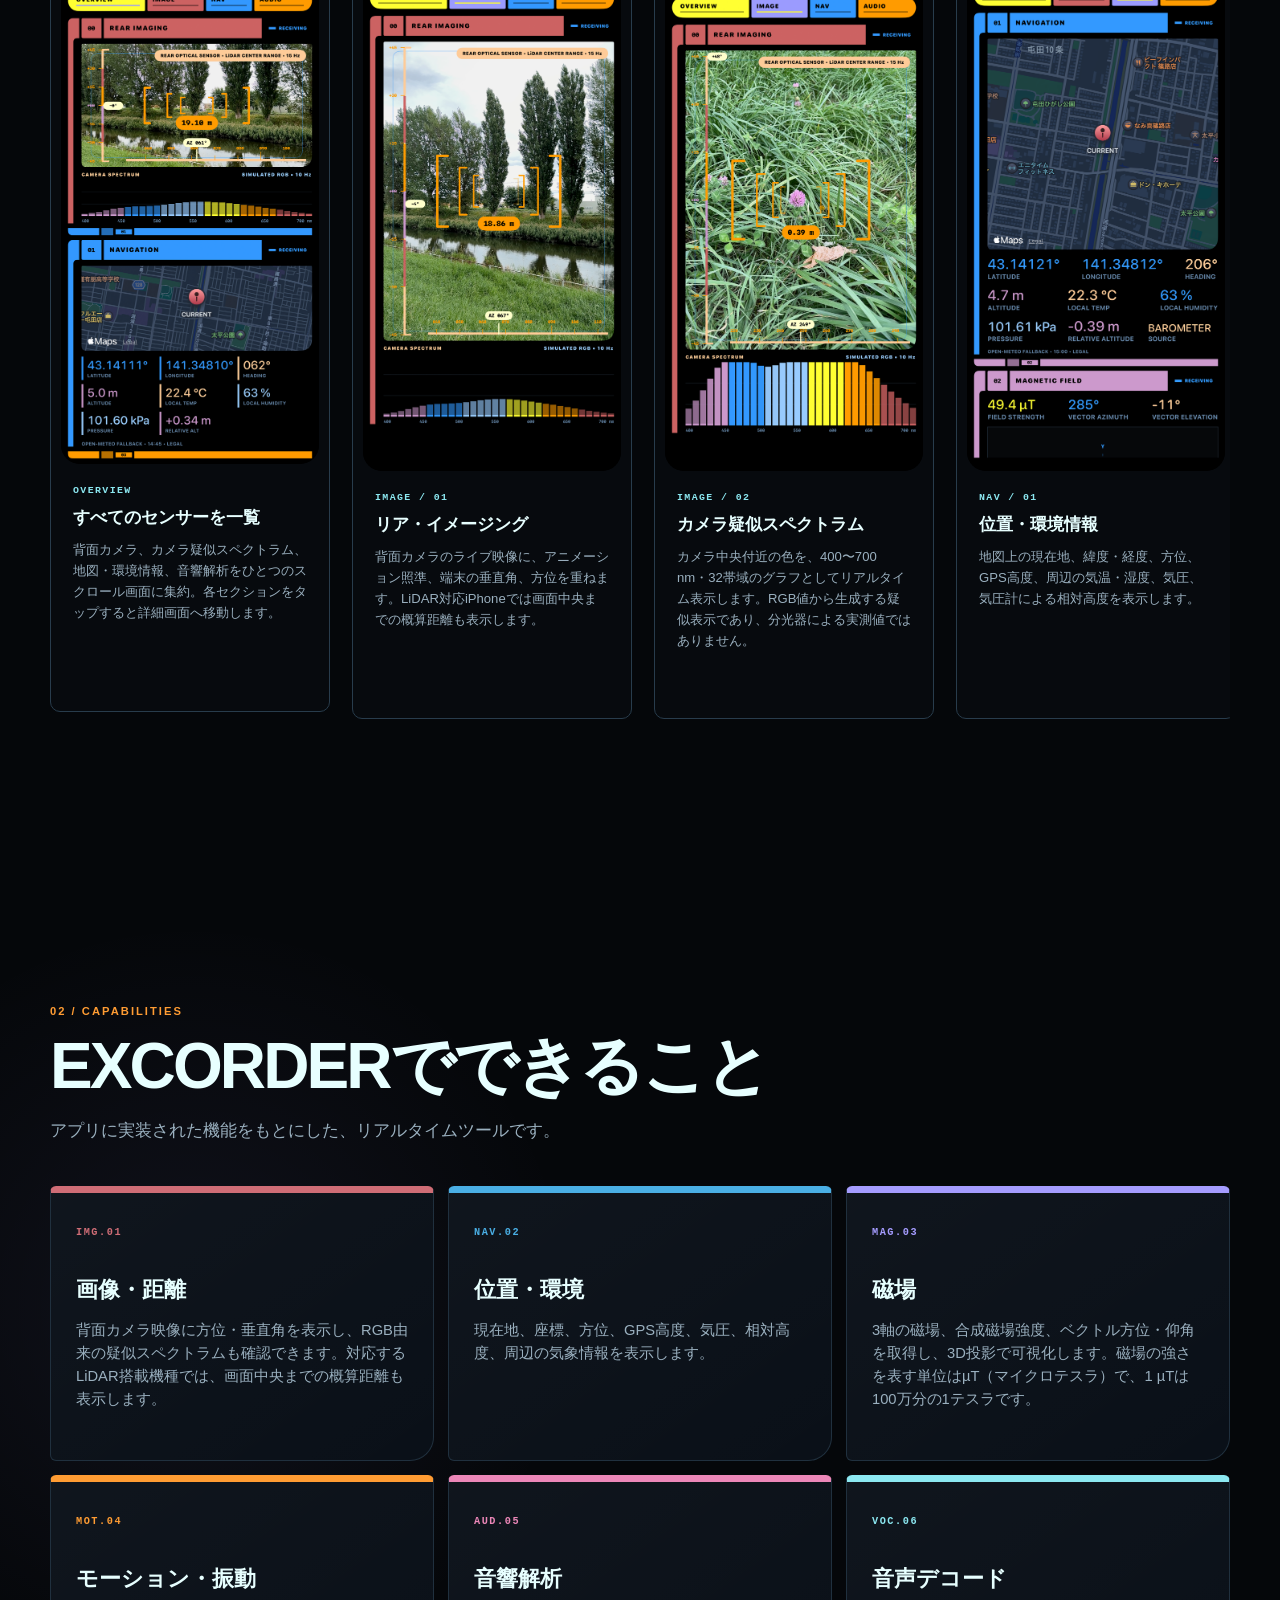
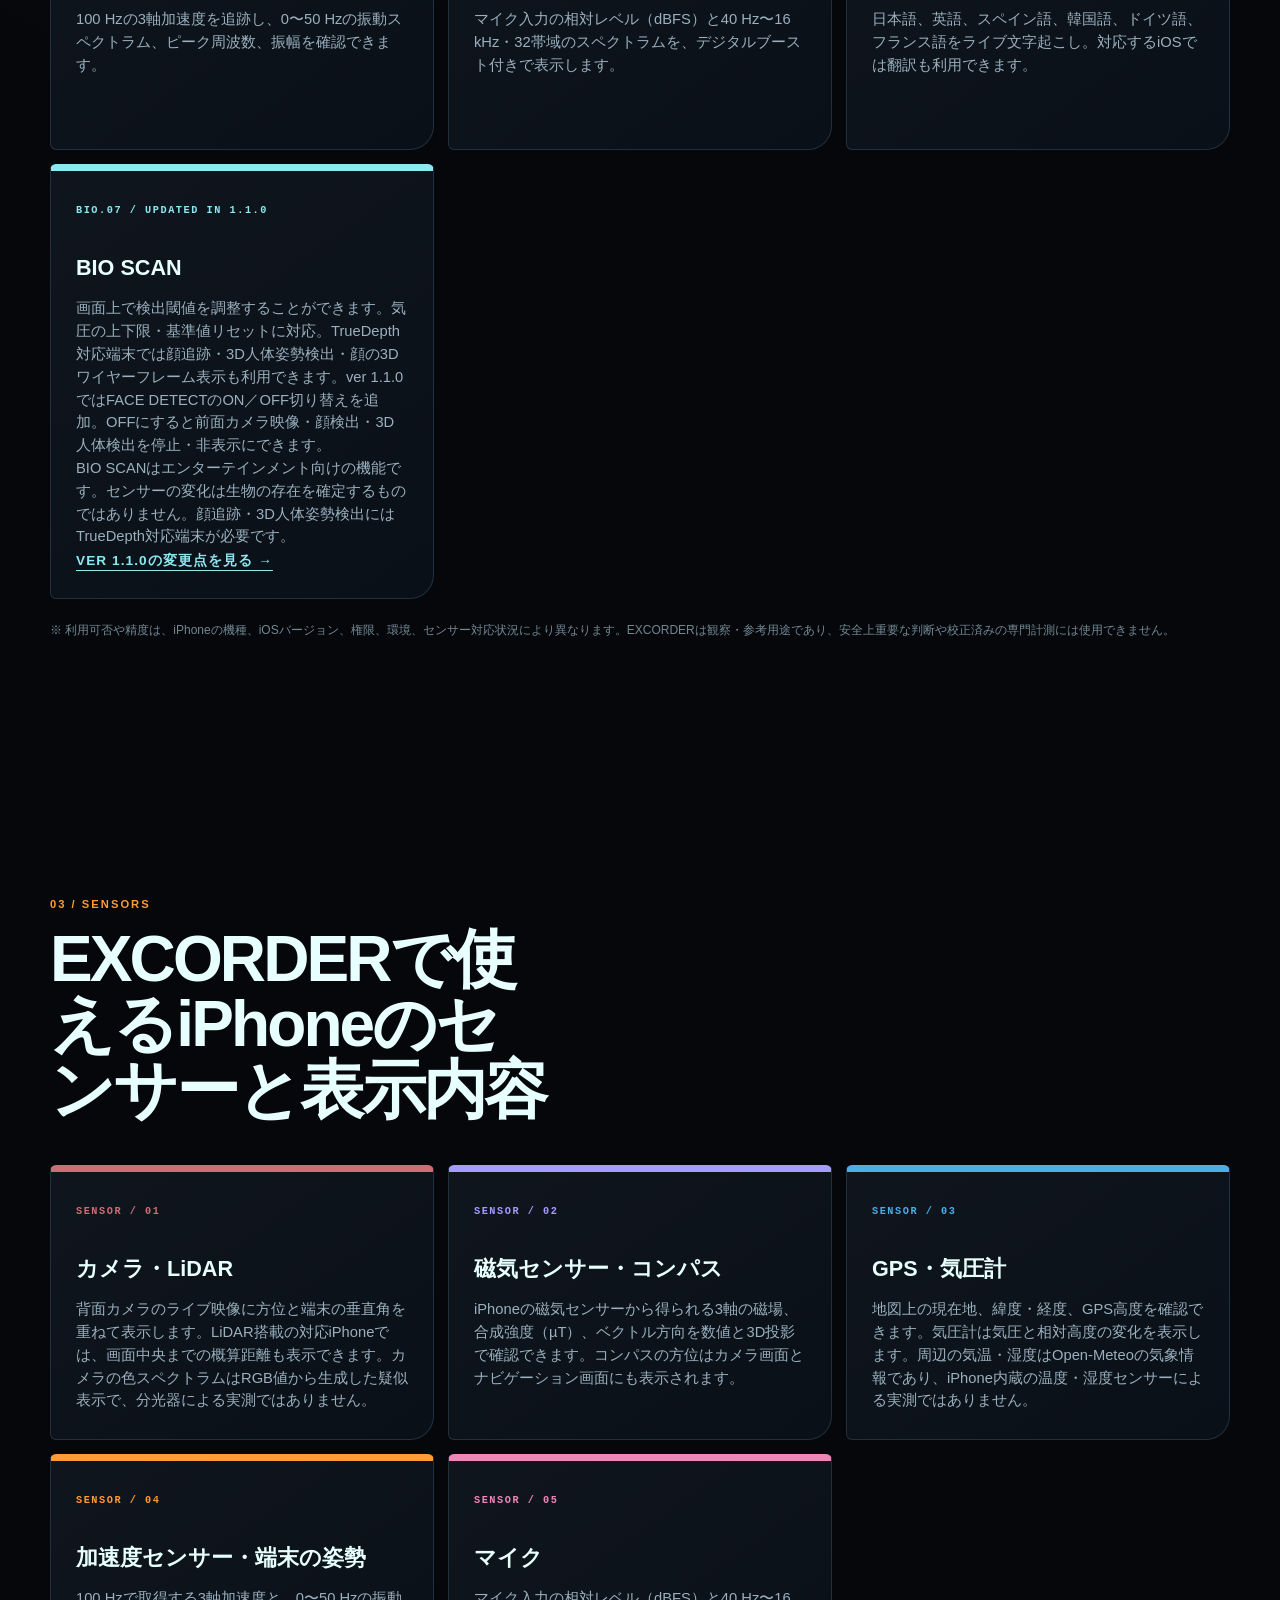
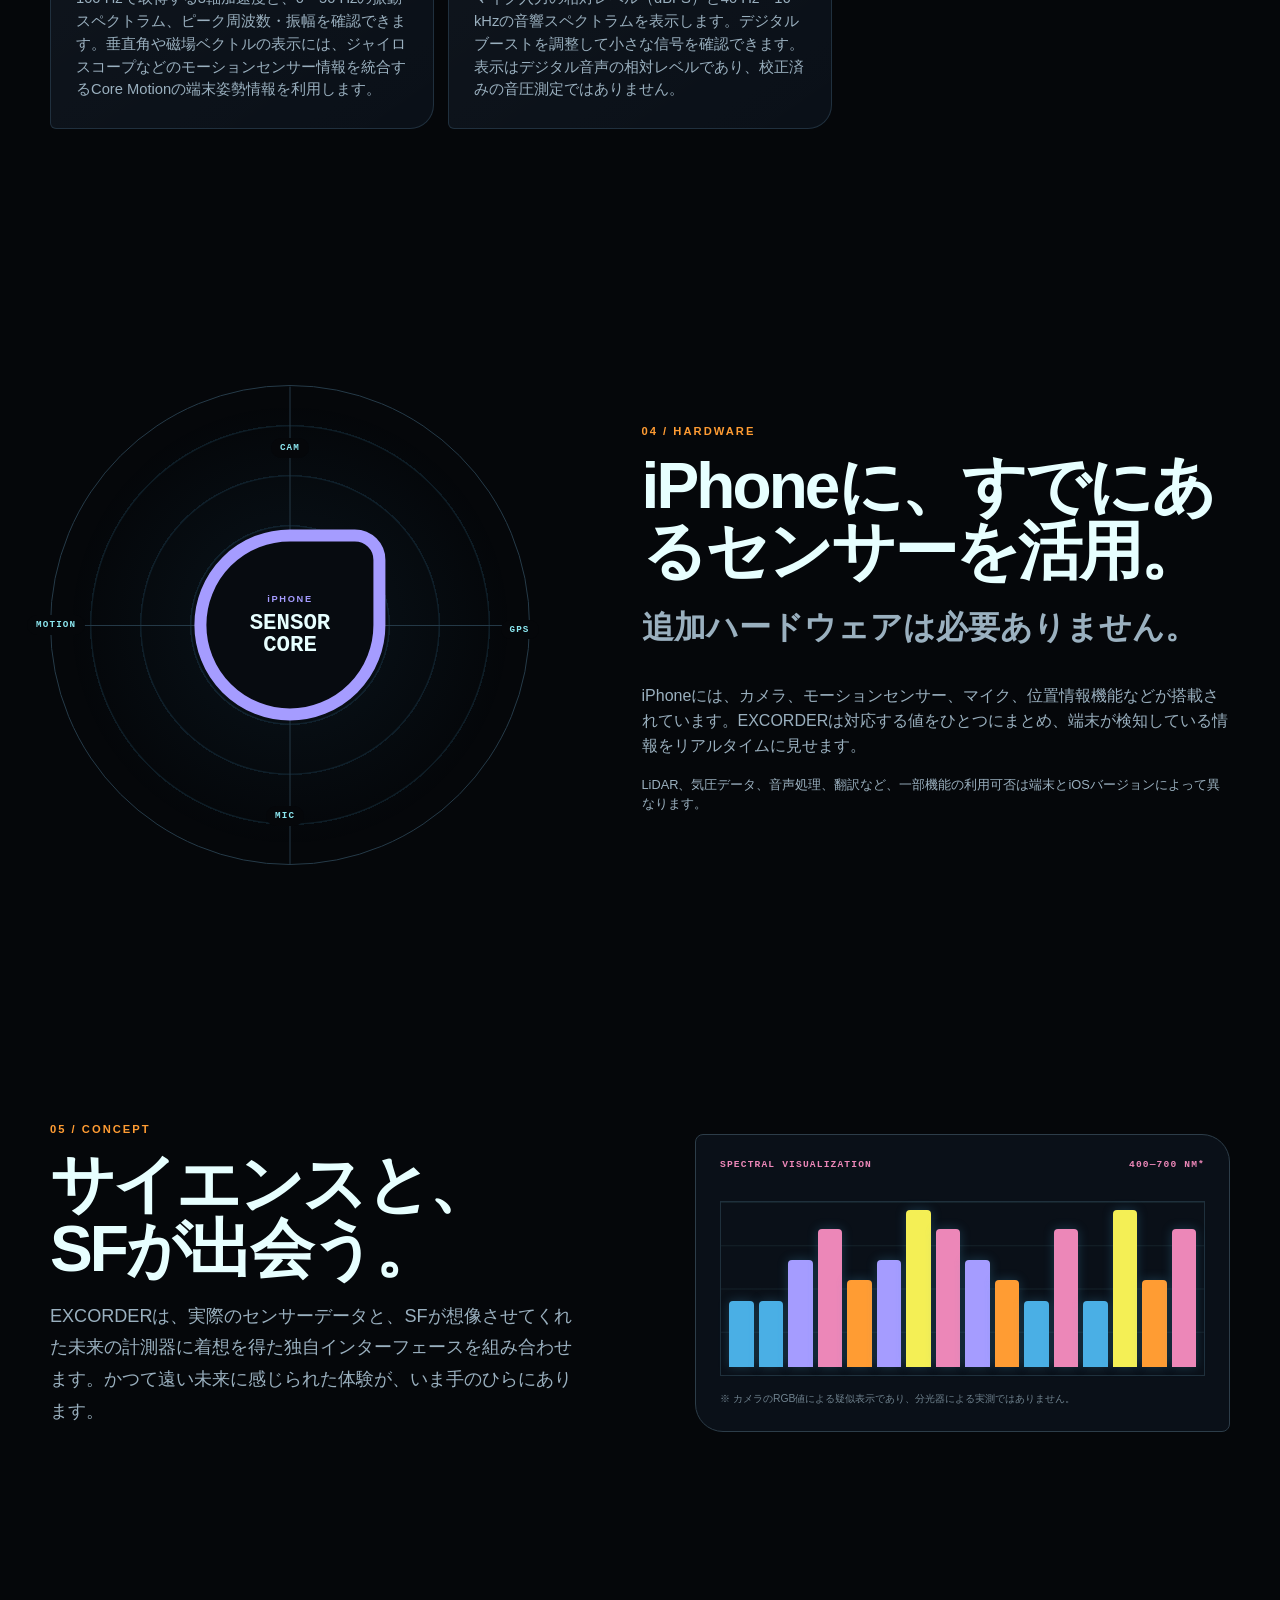
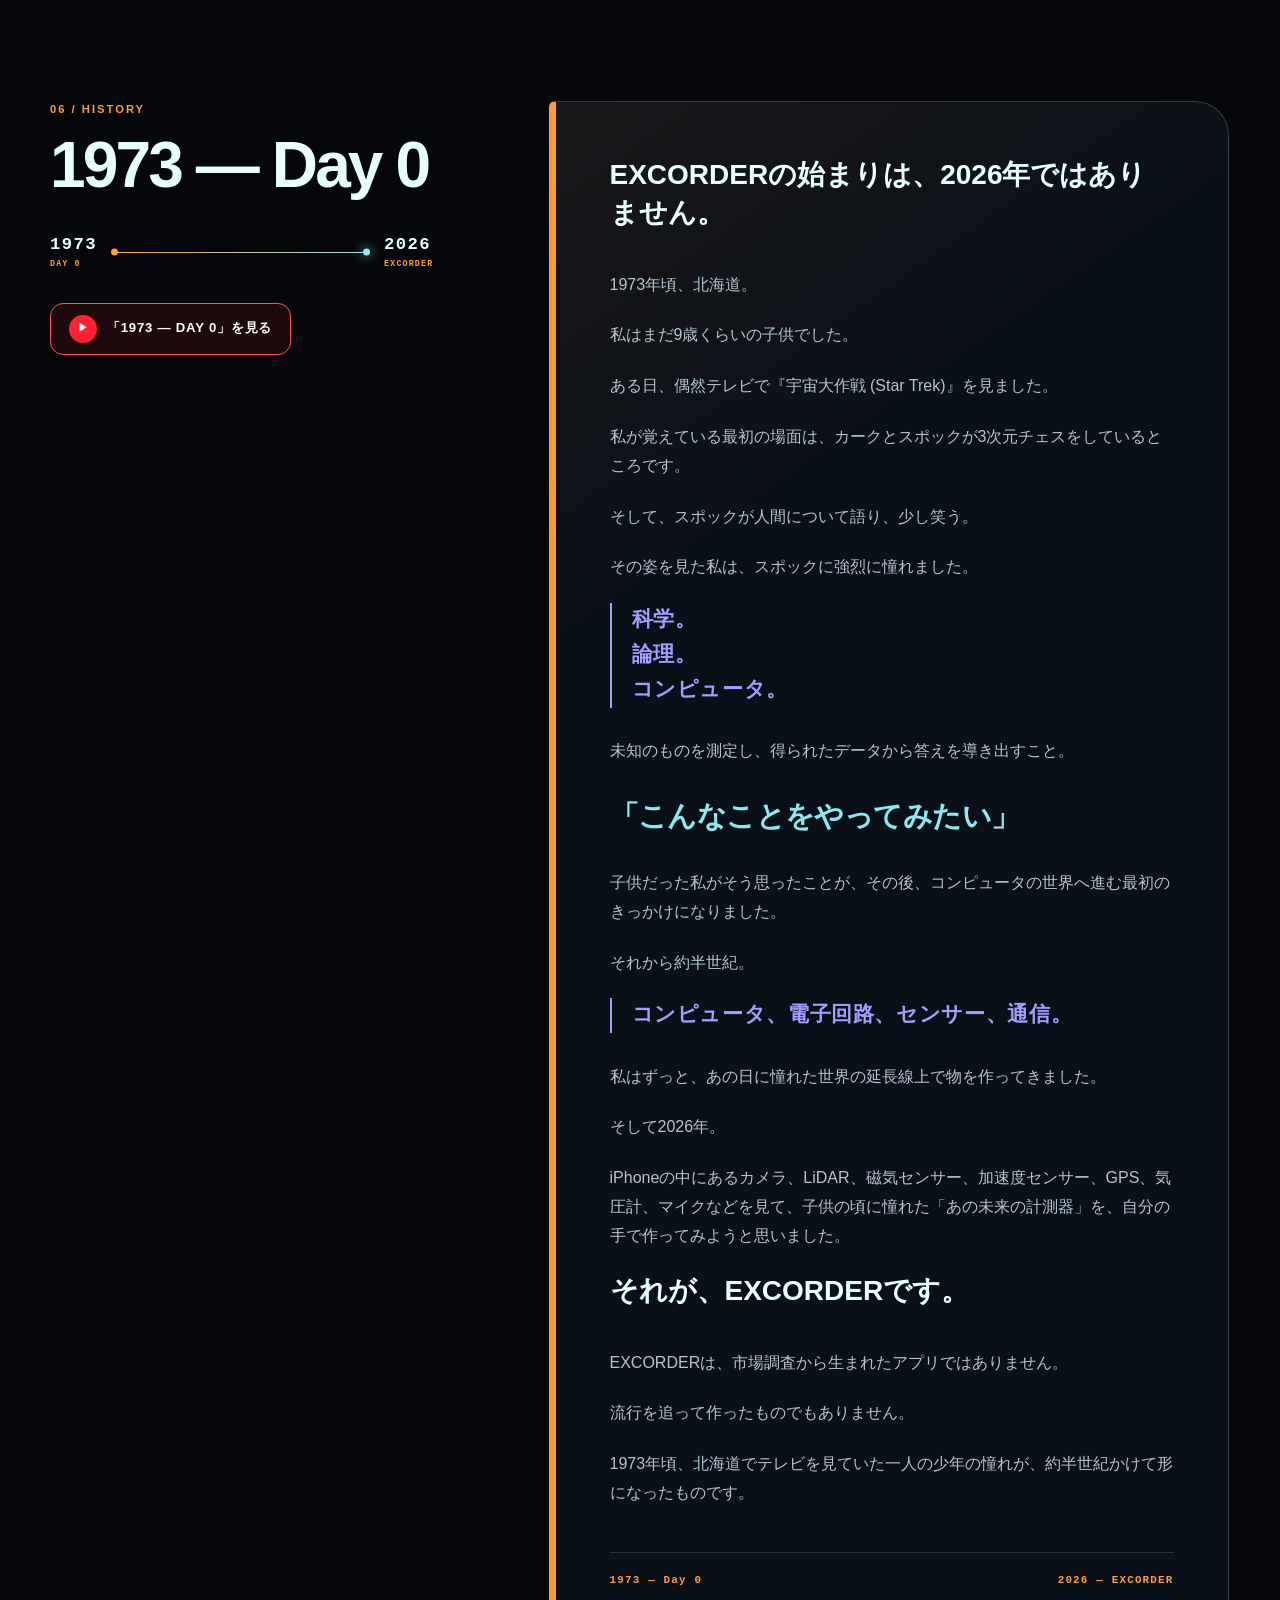
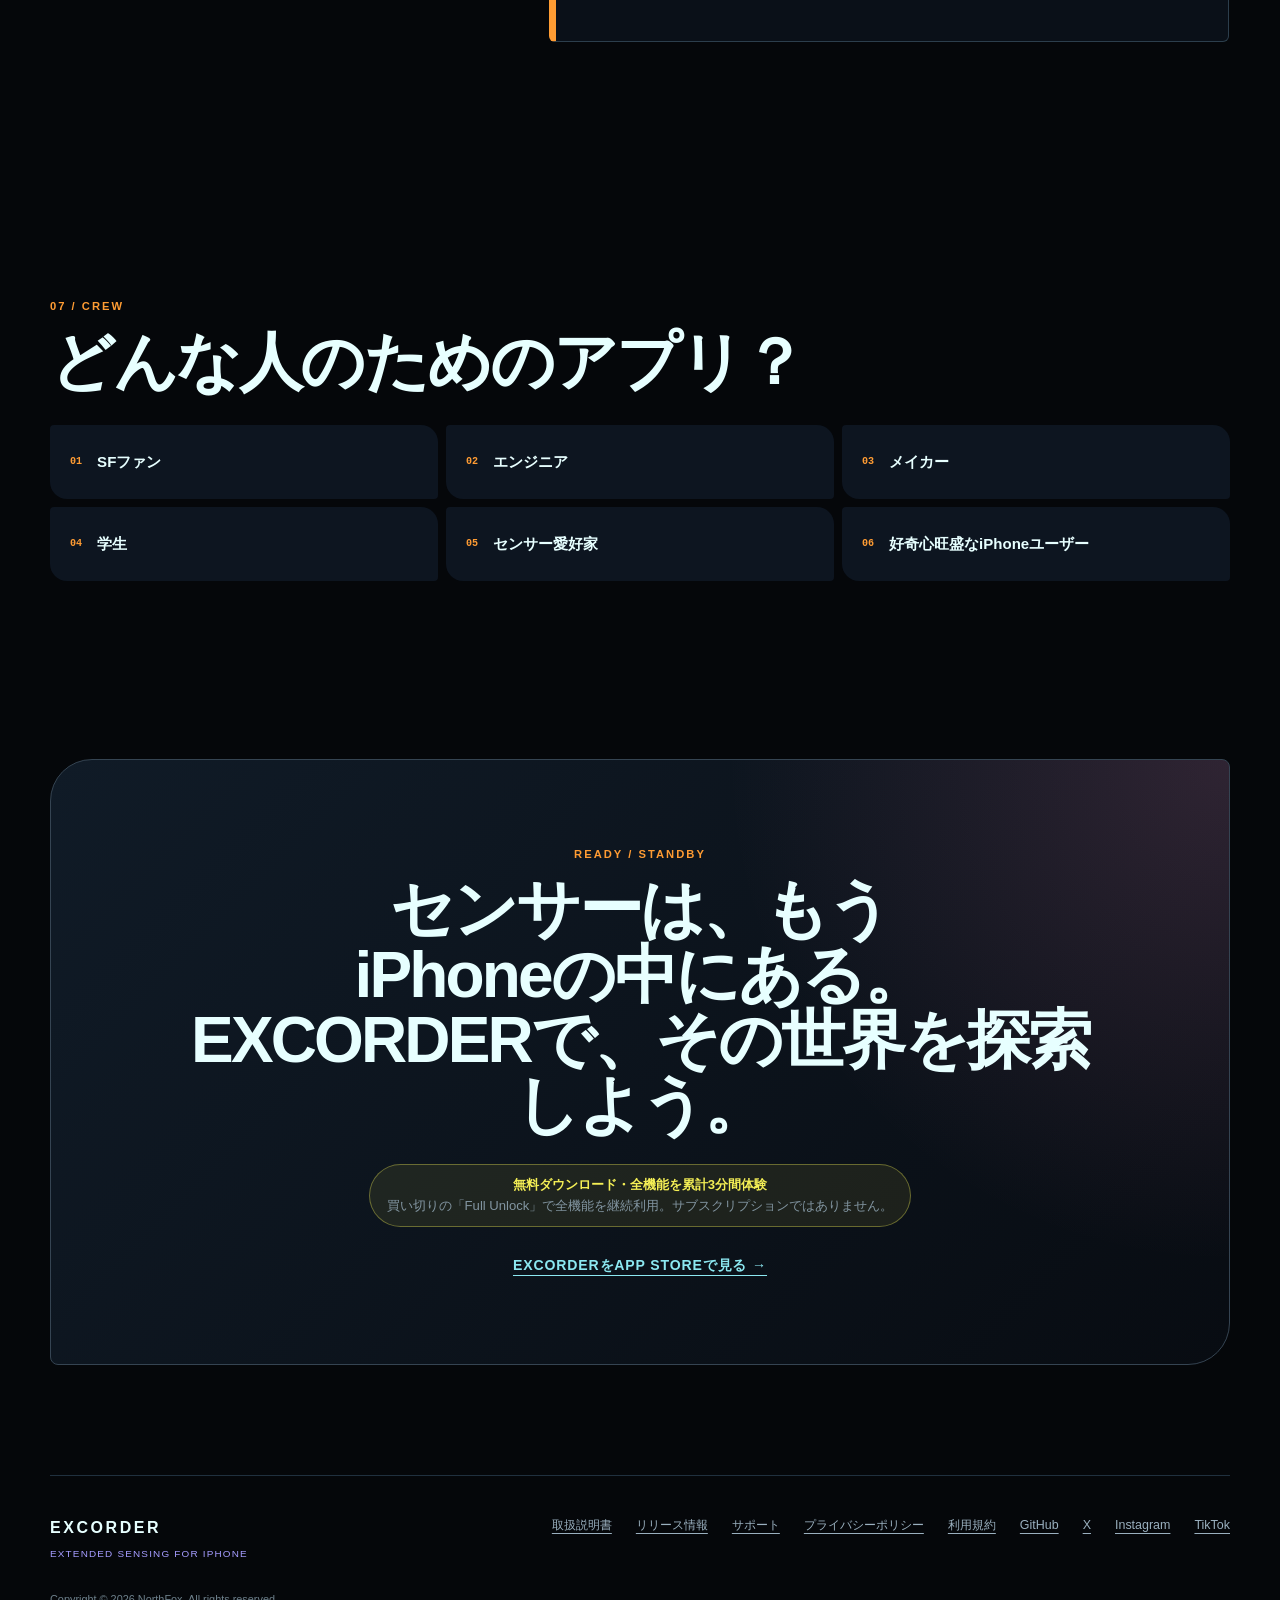
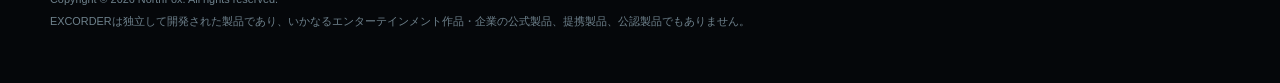
==== commit a2e4816e: "Add bilingual user manual" ====
--- a/ja/index.html
+++ b/ja/index.html
@@ -51,6 +51,7 @@
         <nav class="topnav" aria-label="メインナビゲーション">
             <a href="#capabilities"><span>機能</span></a>
             <a href="#history"><span>原点</span></a>
+            <a href="manual.html"><span>取扱説明書</span></a>
             <a href="../releases.html"><span>リリース情報</span></a>
             <a href="../support.html"><span>サポート</span></a>
             <div class="language-switch" role="group" aria-label="Language"><a href="../index.html" lang="en" hreflang="en">EN</a><span aria-hidden="true">/</span><a href="index.html" lang="ja" hreflang="ja" aria-current="page">JP</a></div>
@@ -217,7 +218,7 @@
 
     <footer class="footer">
         <div class="footer-brand"><strong>EXCORDER</strong><span>Extended Sensing for iPhone</span></div>
-        <nav aria-label="フッターナビゲーション"><a href="../releases.html">リリース情報</a><a href="../support.html">サポート</a><a href="../privacy.html">プライバシーポリシー</a><a href="../terms.html">利用規約</a><a href="https://github.com/NorthFoxJp/excorder" target="_blank" rel="noopener noreferrer">GitHub</a><a href="https://x.com/_NorthFox" target="_blank" rel="noopener noreferrer" aria-label="NorthFox on X">X</a><a href="https://www.instagram.com/_northfox_/" target="_blank" rel="noopener noreferrer" aria-label="NorthFox on Instagram">Instagram</a><a href="https://www.tiktok.com/@_northfox" target="_blank" rel="noopener noreferrer" aria-label="NorthFox on TikTok">TikTok</a></nav>
+        <nav aria-label="フッターナビゲーション"><a href="manual.html">取扱説明書</a><a href="../releases.html">リリース情報</a><a href="../support.html">サポート</a><a href="../privacy.html">プライバシーポリシー</a><a href="../terms.html">利用規約</a><a href="https://github.com/NorthFoxJp/excorder" target="_blank" rel="noopener noreferrer">GitHub</a><a href="https://x.com/_NorthFox" target="_blank" rel="noopener noreferrer" aria-label="NorthFox on X">X</a><a href="https://www.instagram.com/_northfox_/" target="_blank" rel="noopener noreferrer" aria-label="NorthFox on Instagram">Instagram</a><a href="https://www.tiktok.com/@_northfox" target="_blank" rel="noopener noreferrer" aria-label="NorthFox on TikTok">TikTok</a></nav>
         <div class="footer-meta"><p>Copyright © 2026 NorthFox. All rights reserved.</p><p>EXCORDERは独立して開発された製品であり、いかなるエンターテインメント作品・企業の公式製品、提携製品、公認製品でもありません。</p></div>
     </footer>
     <!-- Cloudflare Web Analytics -->
--- a/landing.css
+++ b/landing.css
@@ -191,6 +191,8 @@
 .js .reveal { opacity: 0; transform: translateY(20px); transition: opacity 700ms ease, transform 700ms ease; }
 .js .reveal.is-visible { opacity: 1; transform: translateY(0); }
 @media (max-width: 860px) {
+    .topnav { gap: 12px; }
+    .topnav > a { font-size: 0.68rem; letter-spacing: 0.06em; }
     .hero { grid-template-columns: 1fr; min-height: auto; padding-top: 48px; }
     .hero-copy { max-width: 700px; }
     .hero-instrument { width: min(78vw, 430px); margin-inline: auto; }
@@ -202,12 +204,15 @@
     .screenshot-rail { grid-auto-columns: minmax(235px, 42%); }
 }
 
+@media (max-width: 760px) {
+    .topnav > a:nth-child(-n + 2) { display: none; }
+}
+
 @media (max-width: 600px) {
     .topbar, main, .footer { width: min(calc(100% - 24px), var(--max)); }
     .topbar { align-items: flex-start; padding-block: 17px; }
     .wordmark small { max-width: 145px; }
     .topnav { gap: 10px; }
-    .topnav > a:nth-child(-n + 2) { display: none; }
     .topnav > a { font-size: 0.65rem; }
     .hero { gap: 50px; padding: 54px 0 70px; }
     h1 { font-size: clamp(3.25rem, 18vw, 5.1rem); }
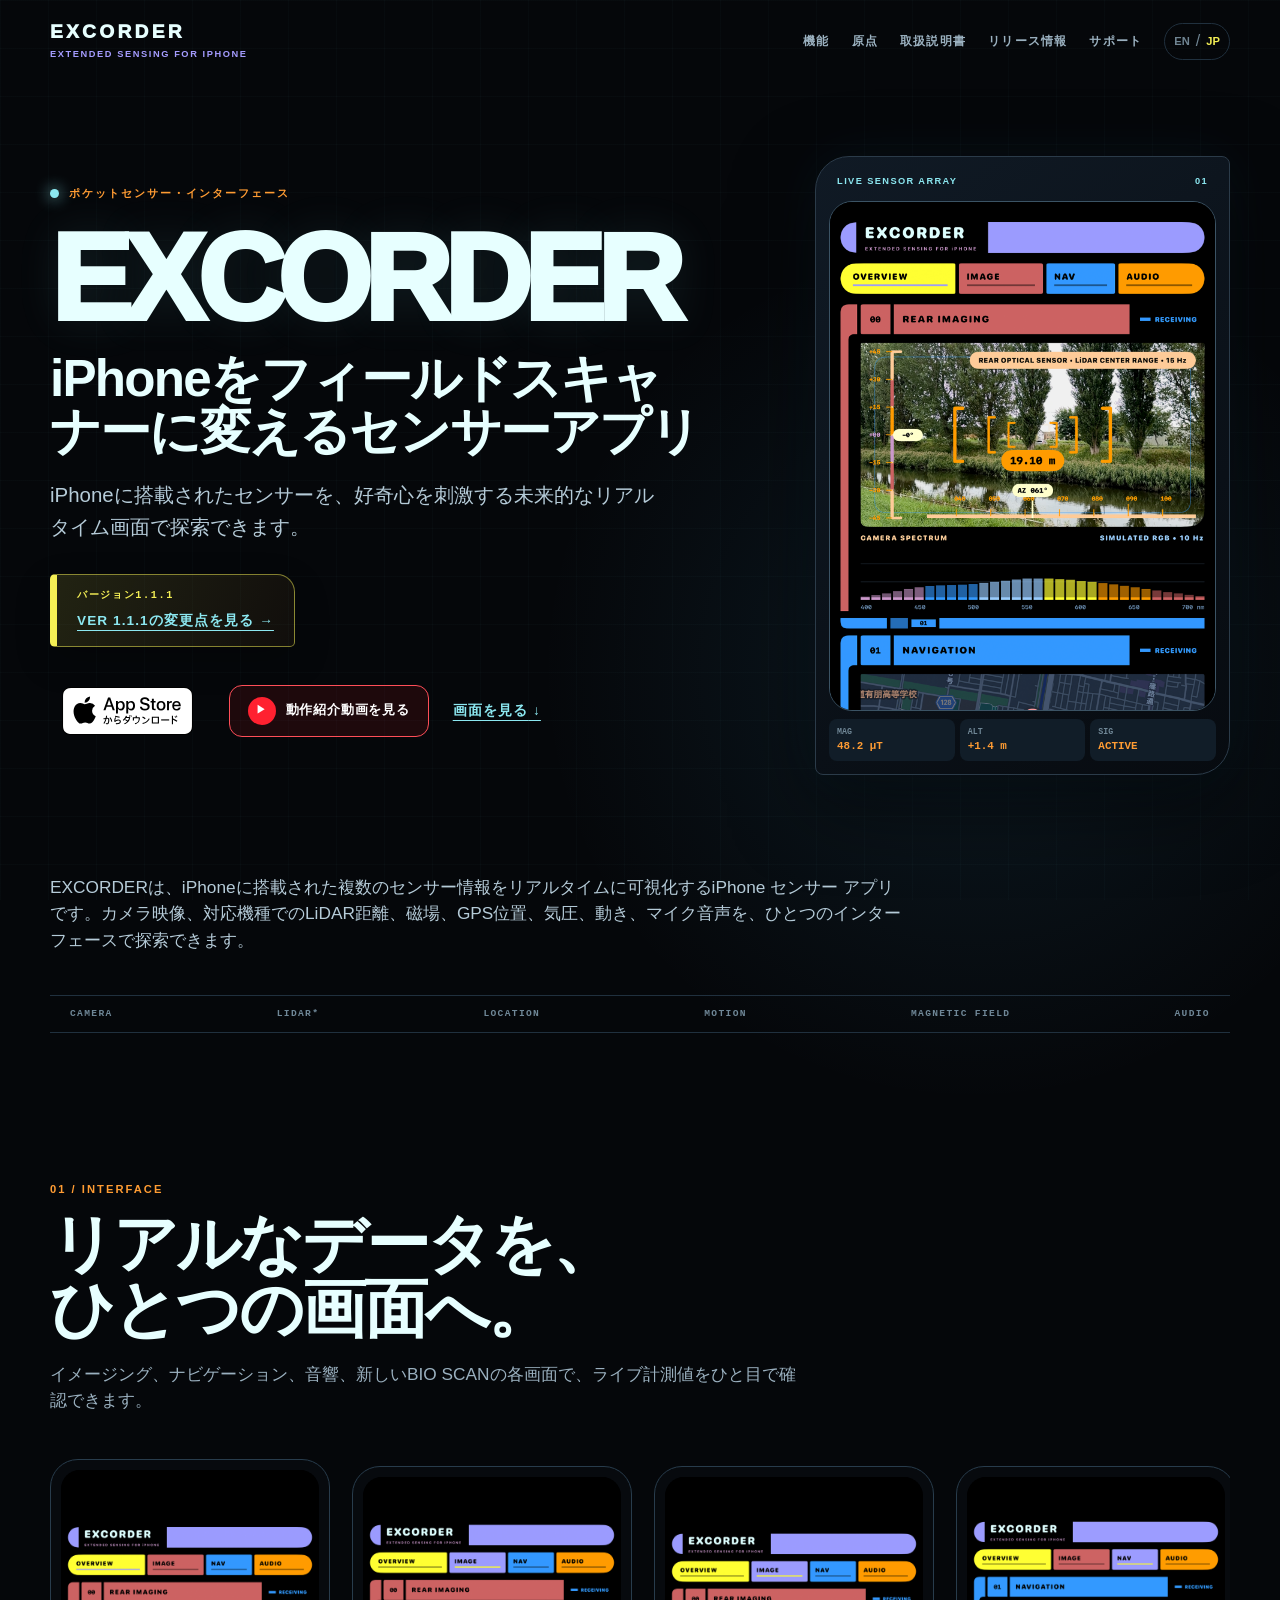
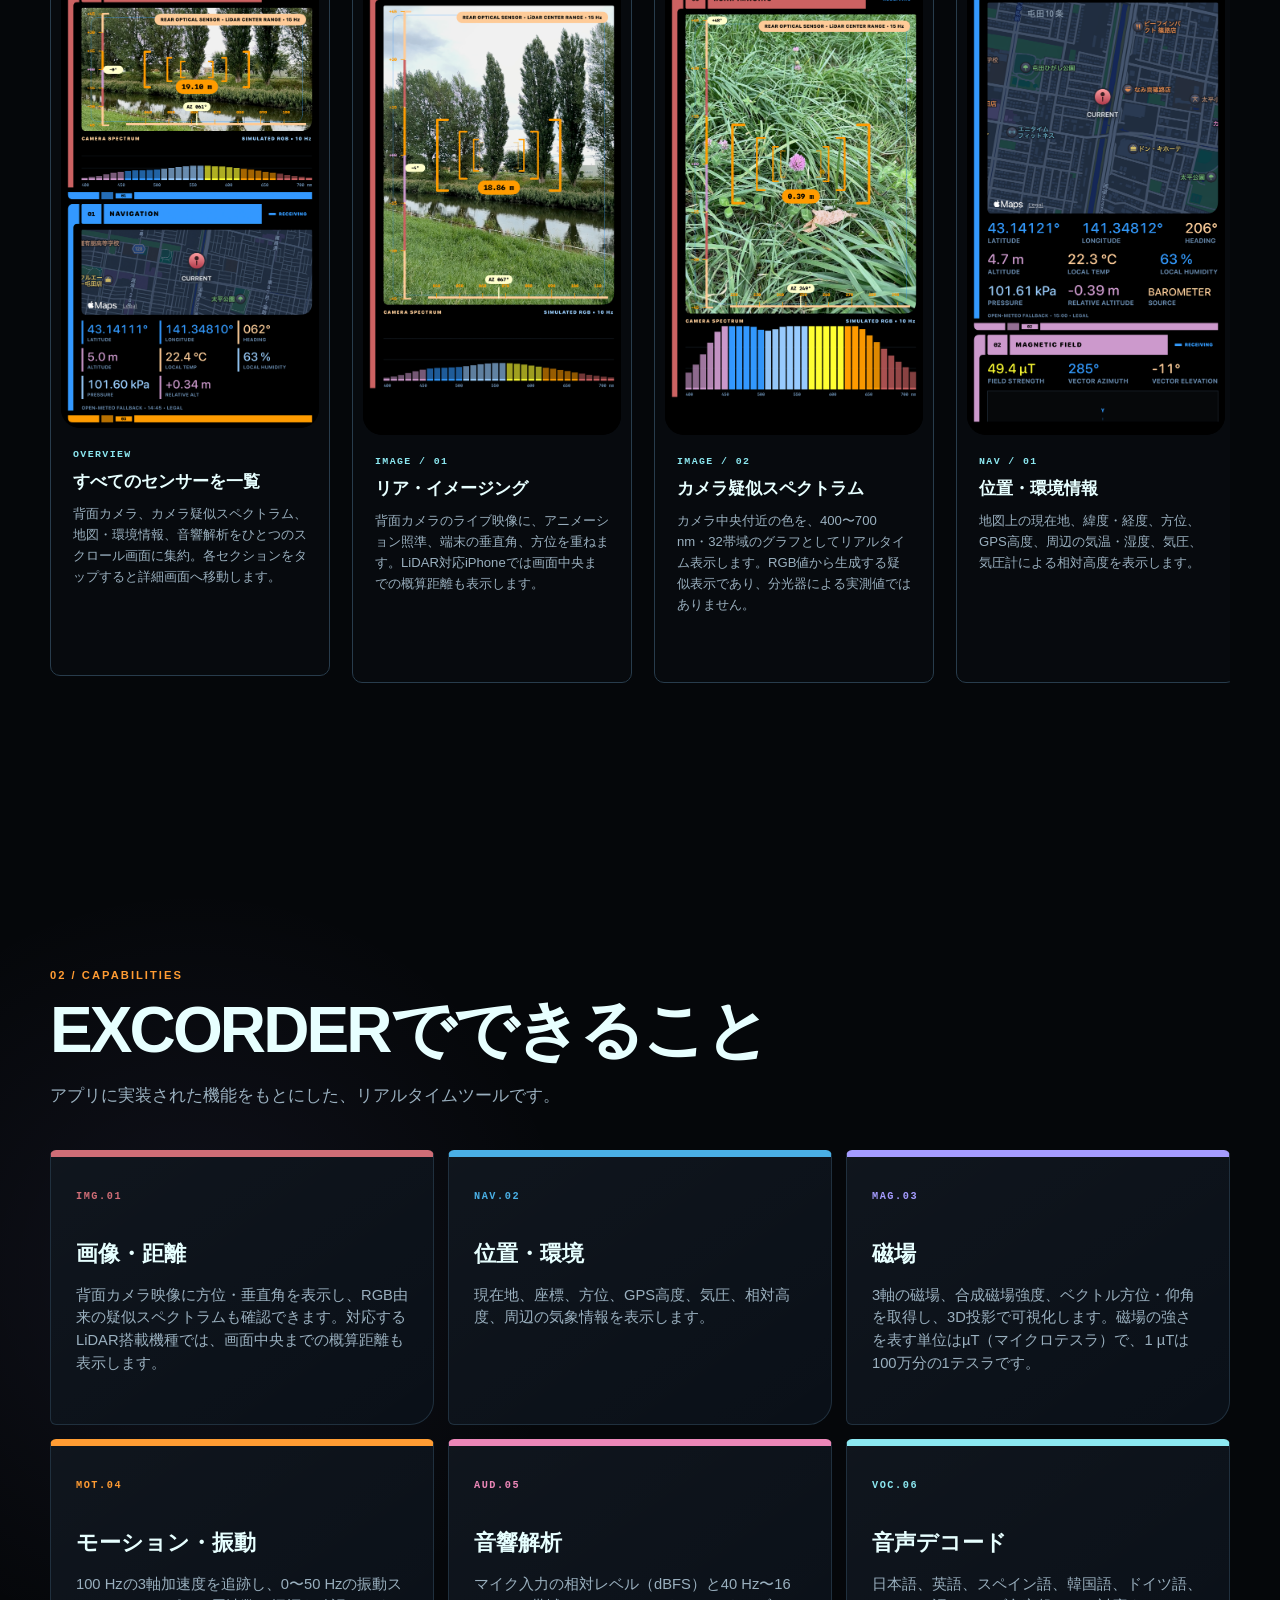
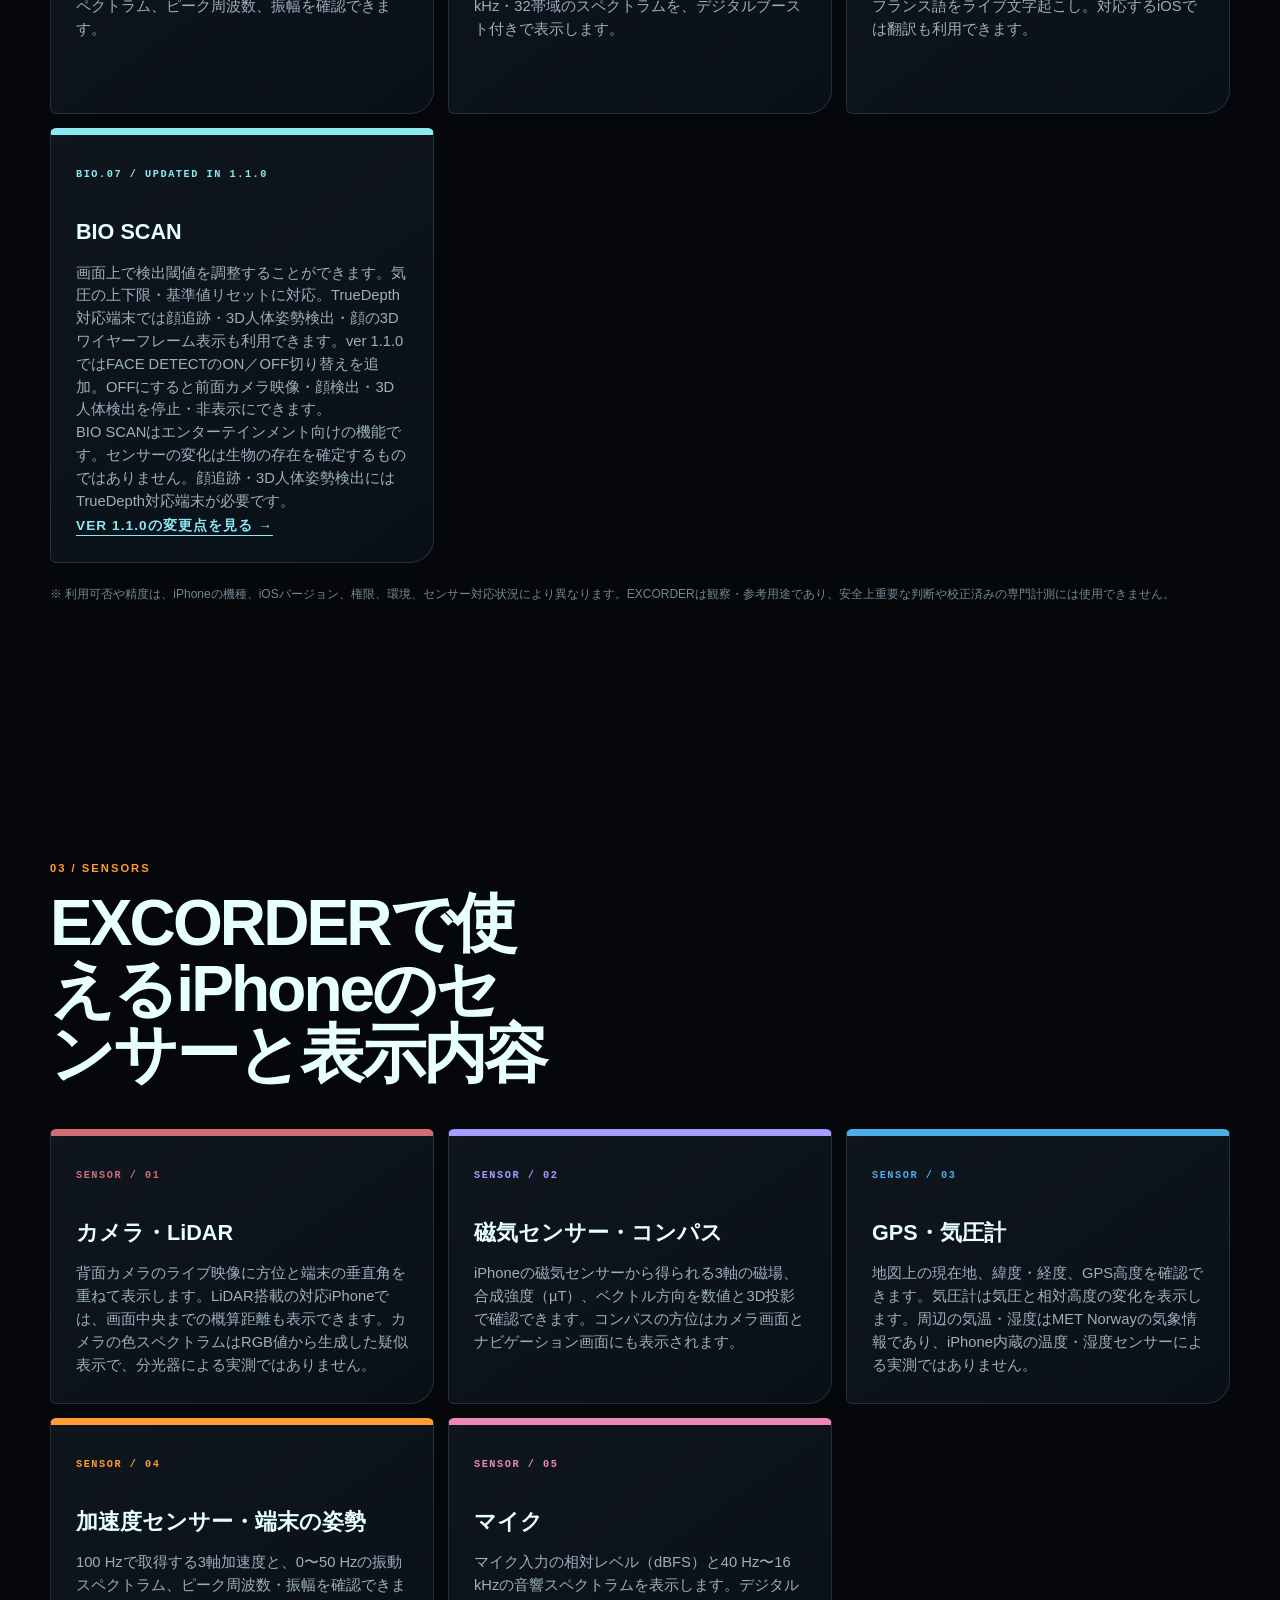
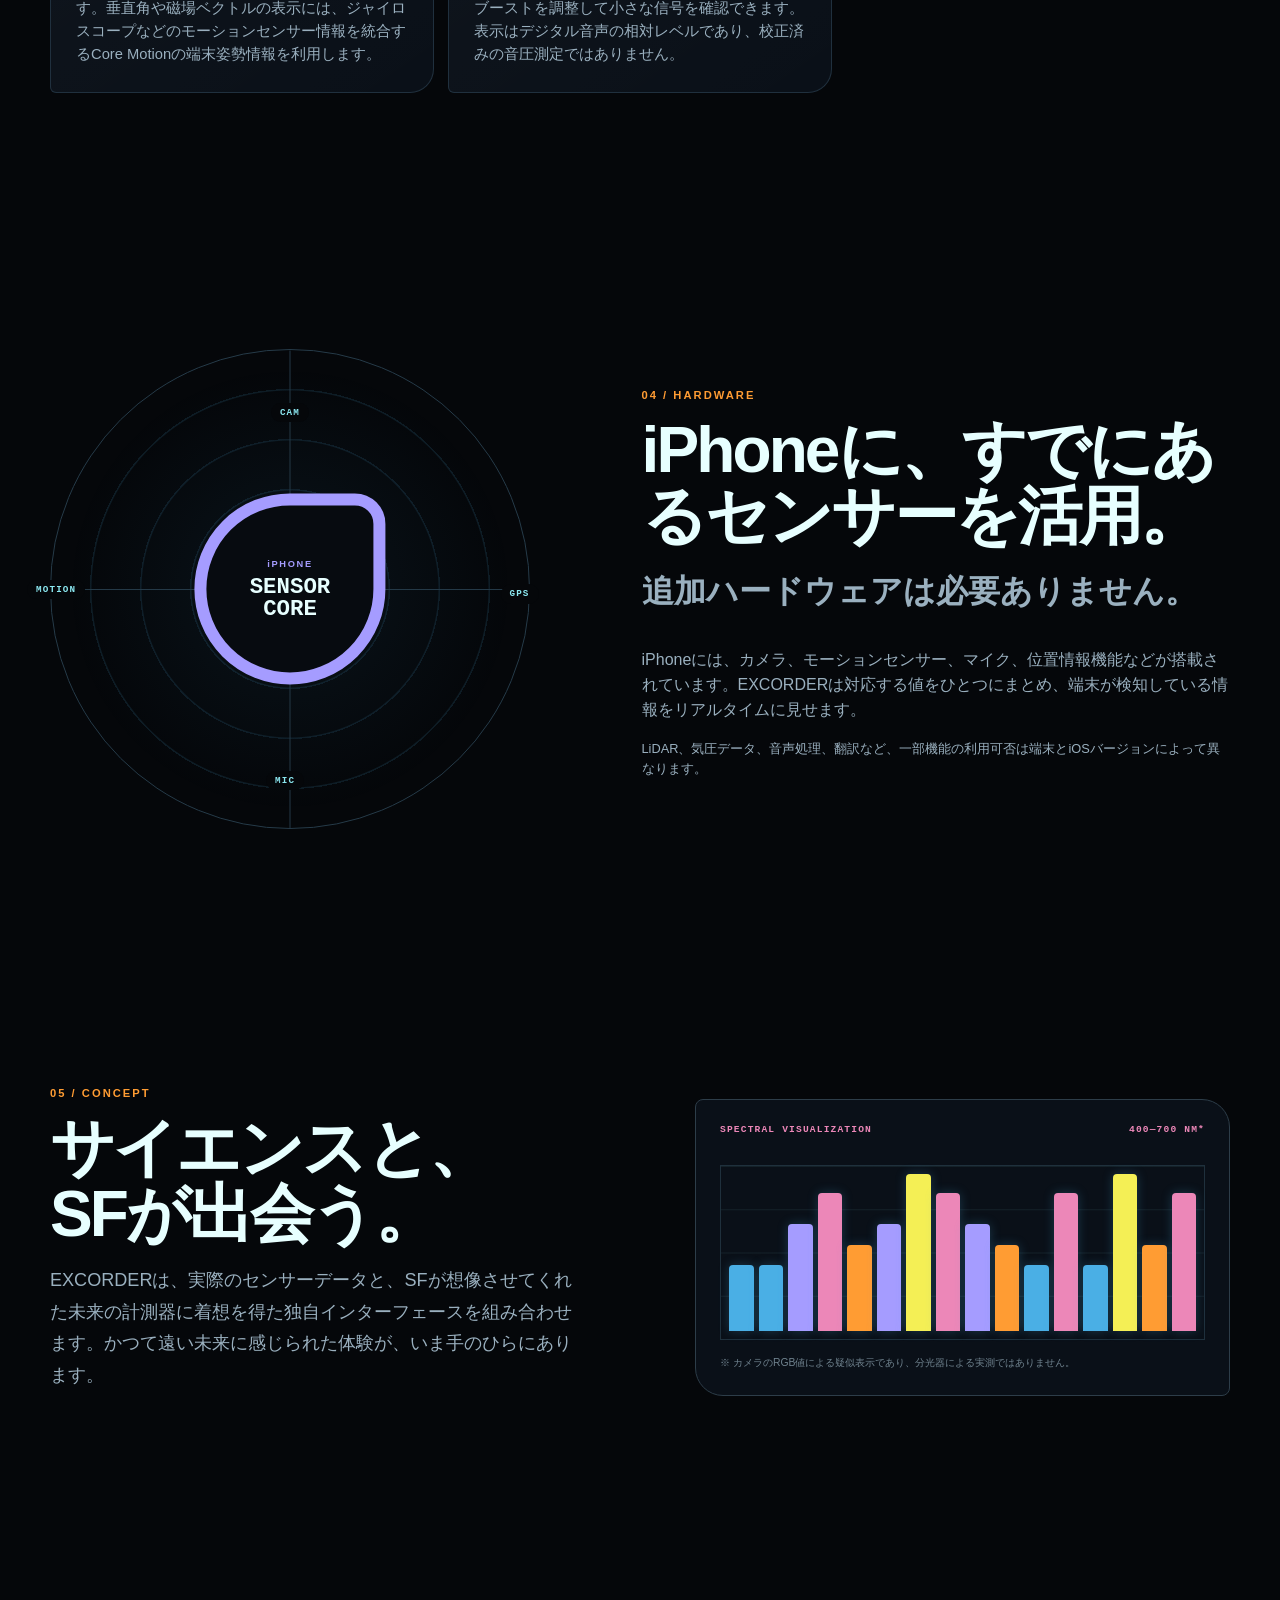
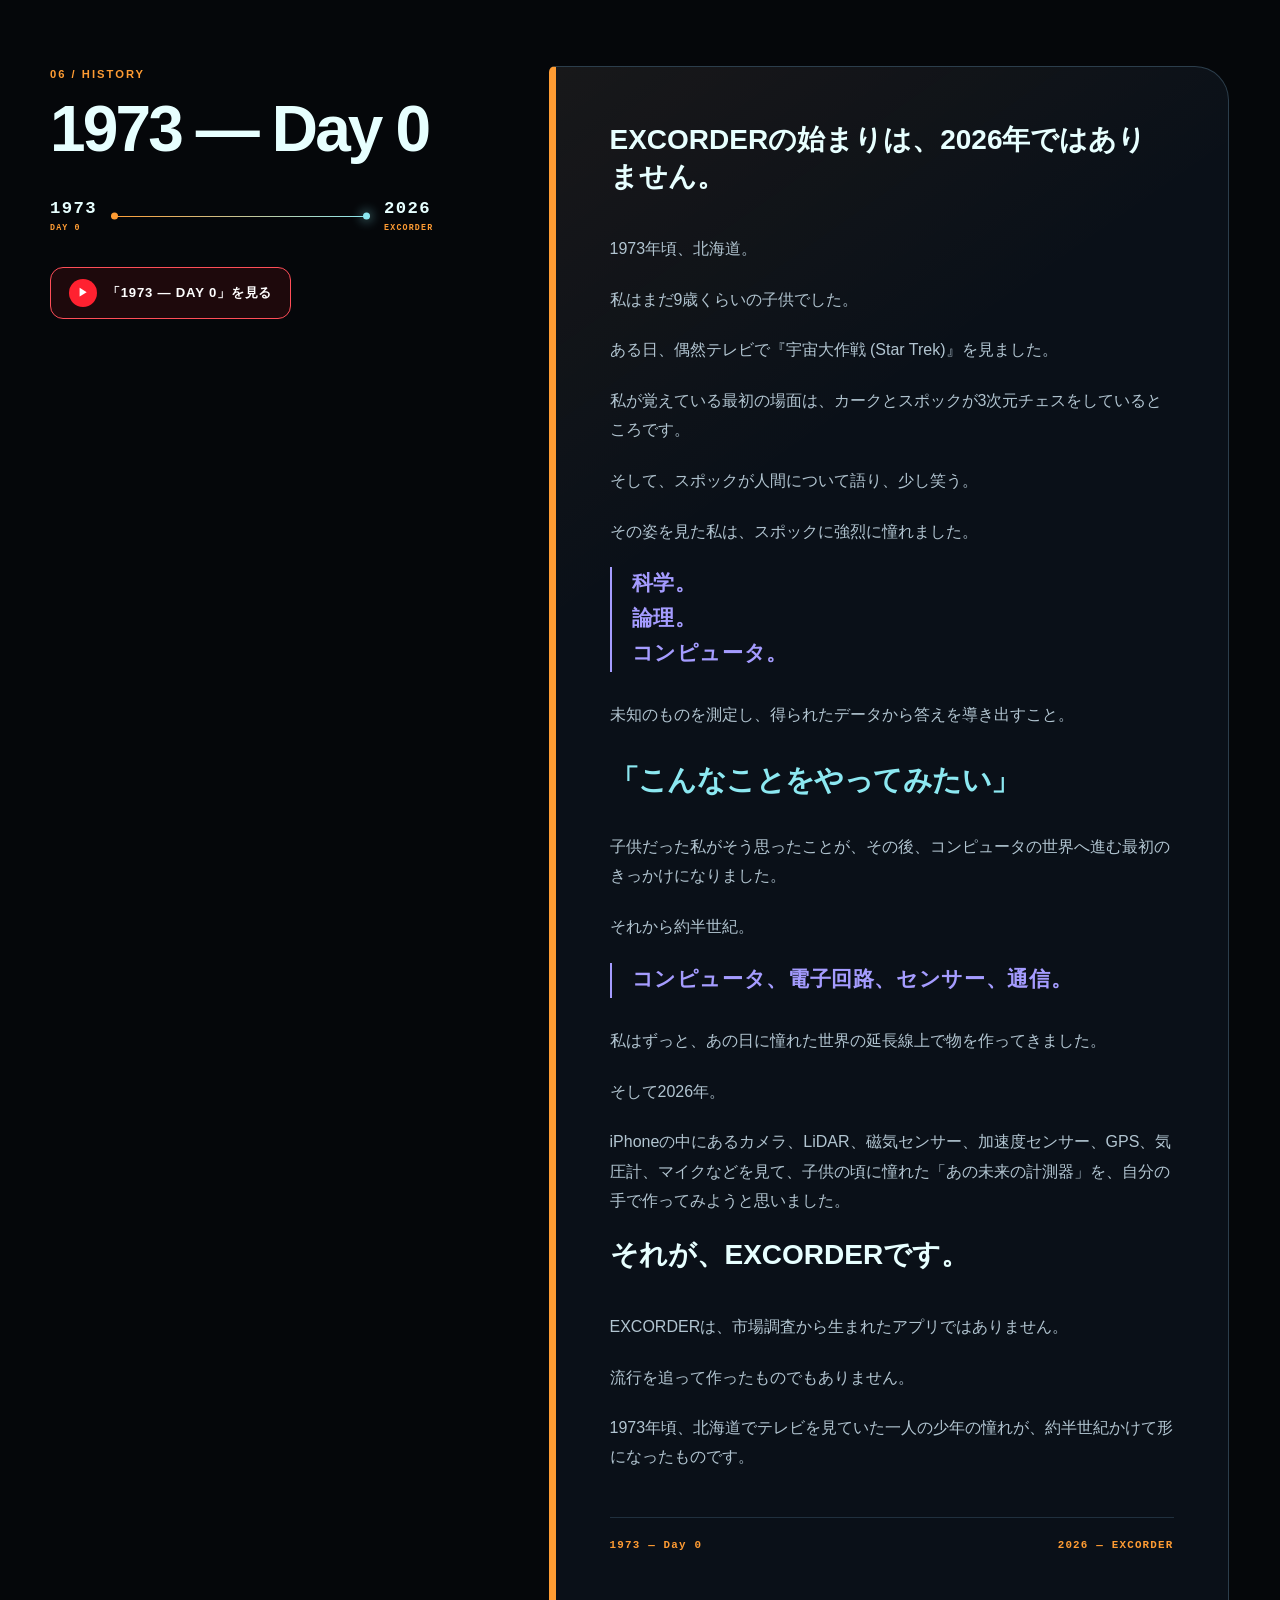
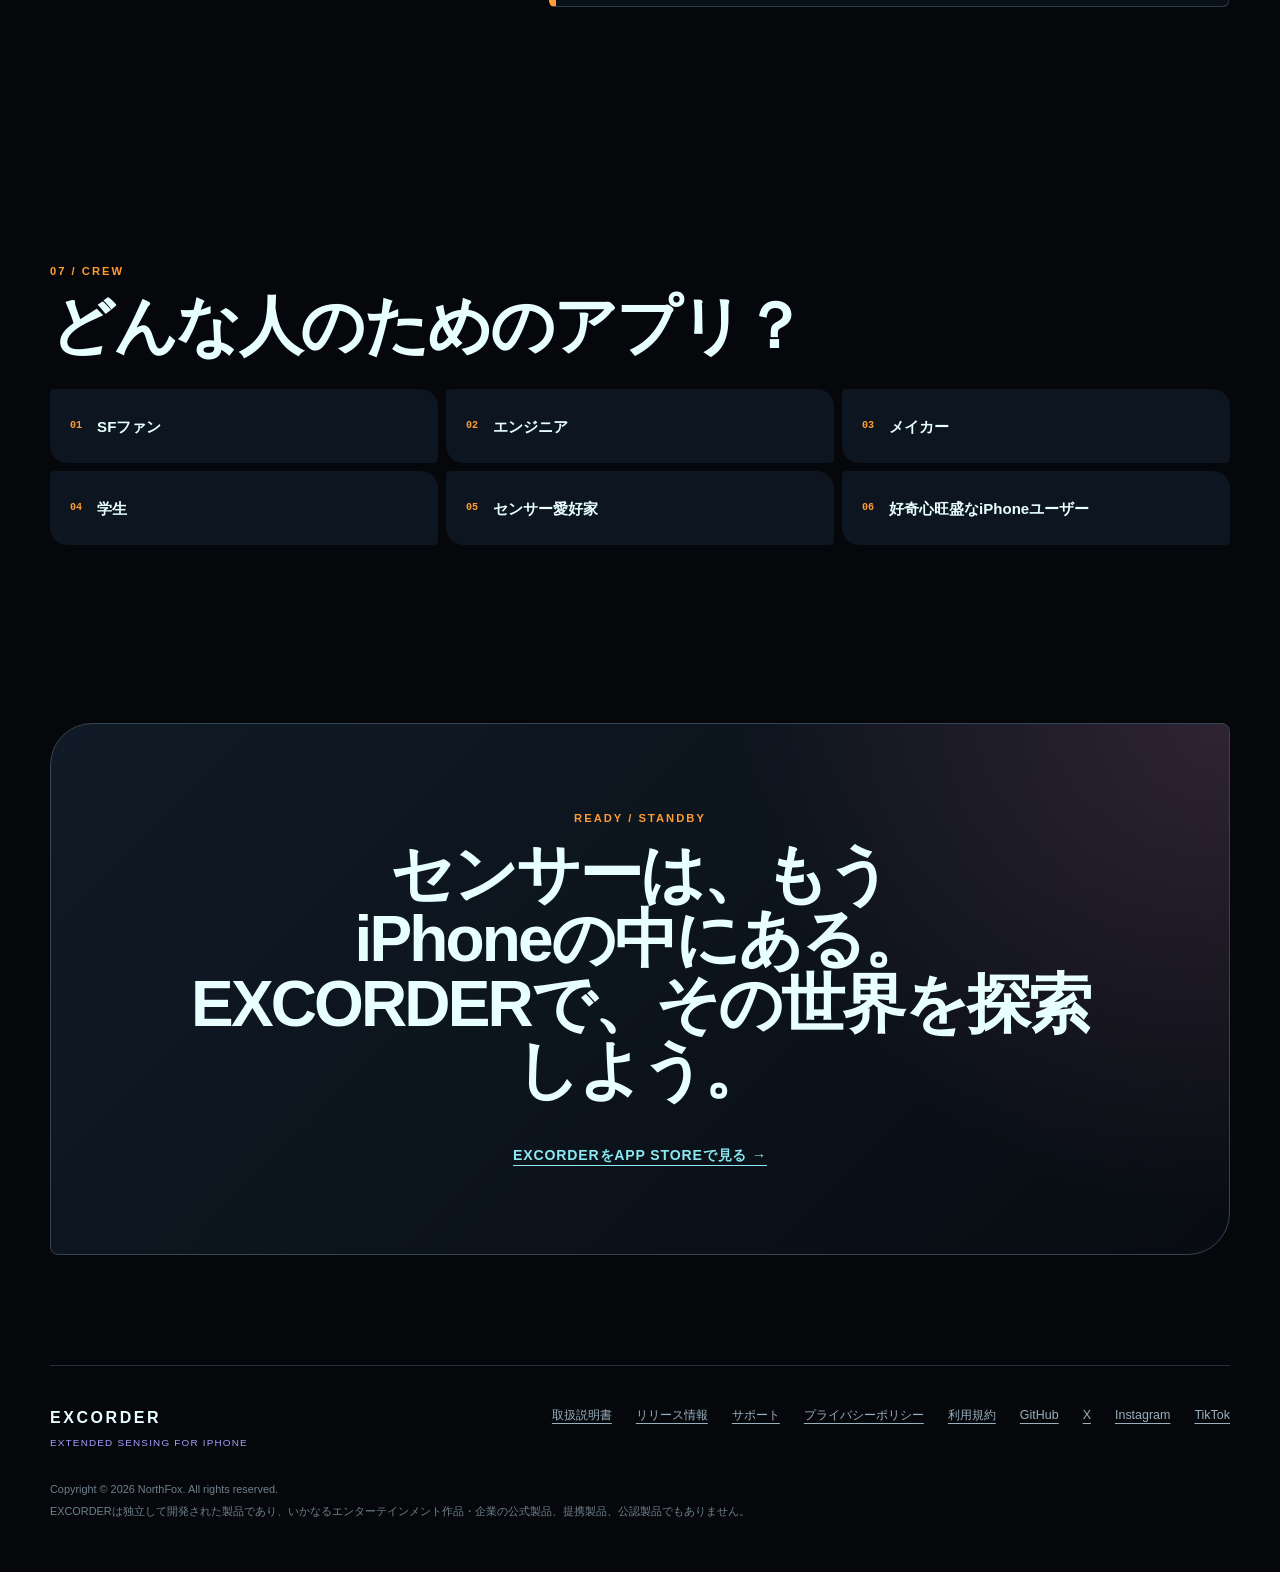
==== commit e7858d7b: "Update site for version 1.1.1 and remove pricing copy" ====
--- a/ja/index.html
+++ b/ja/index.html
@@ -35,13 +35,13 @@
   "@id": "https://northfoxjp.github.io/excorder/#app",
   "name": "EXCORDER",
   "operatingSystem": "iOS",
-  "softwareVersion": "1.1.0",
+  "softwareVersion": "1.1.1",
   "description": "EXCORDERは、カメラ、LiDAR、磁気センサー、GPS、気圧計、加速度センサー、マイクなどの情報をリアルタイムに可視化するiPhone センサー アプリです。LiDARによる距離表示は対応機種で利用できます。",
   "url": "https://northfoxjp.github.io/excorder/ja/",
   "downloadUrl": "https://apps.apple.com/app/id6806745218"
 }
     </script>
-    <link rel="stylesheet" href="../landing.css?v=20260910-1">
+    <link rel="stylesheet" href="../landing.css?v=20261002-1">
     <script src="../landing.js" defer></script>
 </head>
 <body>
@@ -66,11 +66,9 @@
 
                 <p class="hero-lead">iPhoneに搭載されたセンサーを、好奇心を刺激する未来的なリアルタイム画面で探索できます。</p>
 
-                <div class="launch-offer">
-                    <span class="launch-offer-label">バージョン1.1.0</span>
-                    <div class="launch-offer-price"><strong>無料ダウンロード</strong><span>全機能を累計3分間体験。<br>買い切りの「Full Unlock」で継続利用できます。</span></div>
-                    <small>サブスクリプションではありません。これまで有料版を購入された方は、追加料金なしで全機能を永続的に利用できます。</small>
-                    <a class="text-link" href="../releases.html#version-1-1-0">ver 1.1.0の変更点を見る →</a>
+                <div class="release-notice">
+                    <span class="release-notice-label">バージョン1.1.1</span>
+                    <a class="text-link" href="../releases.html#version-1-1-1">ver 1.1.1の変更点を見る →</a>
                 </div>
                 <div class="hero-actions">
                     <a class="app-store-badge-link" href="https://apps.apple.com/app/id6806745218" target="_blank" rel="noopener noreferrer"><img class="app-store-badge" src="../assets/badges/download-on-the-app-store-white-ja.svg" alt="EXCORDERをApp Storeからダウンロード" width="109" height="40"></a>
@@ -148,7 +146,7 @@
             <div class="capability-grid">
                 <article class="capability-card accent-red"><span class="card-code">SENSOR / 01</span><h3>カメラ・LiDAR</h3><p>背面カメラのライブ映像に方位と端末の垂直角を重ねて表示します。LiDAR搭載の対応iPhoneでは、画面中央までの概算距離も表示できます。カメラの色スペクトラムはRGB値から生成した疑似表示で、分光器による実測ではありません。</p></article>
                 <article class="capability-card accent-purple"><span class="card-code">SENSOR / 02</span><h3>磁気センサー・コンパス</h3><p>iPhoneの磁気センサーから得られる3軸の磁場、合成強度（µT）、ベクトル方向を数値と3D投影で確認できます。コンパスの方位はカメラ画面とナビゲーション画面にも表示されます。</p></article>
-                <article class="capability-card accent-blue"><span class="card-code">SENSOR / 03</span><h3>GPS・気圧計</h3><p>地図上の現在地、緯度・経度、GPS高度を確認できます。気圧計は気圧と相対高度の変化を表示します。周辺の気温・湿度はOpen-Meteoの気象情報であり、iPhone内蔵の温度・湿度センサーによる実測ではありません。</p></article>
+                <article class="capability-card accent-blue"><span class="card-code">SENSOR / 03</span><h3>GPS・気圧計</h3><p>地図上の現在地、緯度・経度、GPS高度を確認できます。気圧計は気圧と相対高度の変化を表示します。周辺の気温・湿度はMET Norwayの気象情報であり、iPhone内蔵の温度・湿度センサーによる実測ではありません。</p></article>
                 <article class="capability-card accent-orange"><span class="card-code">SENSOR / 04</span><h3>加速度センサー・端末の姿勢</h3><p>100 Hzで取得する3軸加速度と、0〜50 Hzの振動スペクトラム、ピーク周波数・振幅を確認できます。垂直角や磁場ベクトルの表示には、ジャイロスコープなどのモーションセンサー情報を統合するCore Motionの端末姿勢情報を利用します。</p></article>
                 <article class="capability-card accent-pink"><span class="card-code">SENSOR / 05</span><h3>マイク</h3><p>マイク入力の相対レベル（dBFS）と40 Hz〜16 kHzの音響スペクトラムを表示します。デジタルブーストを調整して小さな信号を確認できます。表示はデジタル音声の相対レベルであり、校正済みの音圧測定ではありません。</p></article>
             </div>
@@ -211,7 +209,6 @@
         <section class="final-cta reveal">
             <p class="section-index">READY / STANDBY</p><h2>センサーは、もうiPhoneの中にある。<br>EXCORDERで、その世界を探索しよう。</h2>
 
-            <p class="cta-price"><strong>無料ダウンロード・全機能を累計3分間体験</strong><br><span>買い切りの「Full Unlock」で全機能を継続利用。サブスクリプションではありません。</span></p>
             <a class="app-store-text-link" href="https://apps.apple.com/app/id6806745218" target="_blank" rel="noopener noreferrer"><span>EXCORDERをApp Storeで見る →</span></a>
         </section>
     </main>
--- a/landing.css
+++ b/landing.css
@@ -72,13 +72,8 @@
 h1 { margin-bottom: 20px; font-size: clamp(3.7rem, 9.5vw, 8.4rem); font-weight: 950; letter-spacing: -0.065em; line-height: 0.82; text-shadow: 0 0 44px rgba(140, 232, 241, 0.1); }
 .hero-title { max-width: 730px; margin-bottom: 20px; font-size: clamp(1.9rem, 4vw, 3.45rem); font-weight: 760; letter-spacing: -0.035em; line-height: 1.05; text-wrap: balance; }
 .hero-lead { max-width: 610px; margin-bottom: 31px; color: #b5cbd8; font-size: clamp(1.05rem, 1.7vw, 1.28rem); }
-.launch-offer { width: fit-content; max-width: 100%; margin: 0 0 28px; padding: 15px 20px 13px; border: 1px solid rgba(244, 239, 85, 0.5); border-left: 7px solid var(--yellow); border-radius: 5px 18px 5px 5px; background: linear-gradient(110deg, rgba(244, 239, 85, 0.12), rgba(255, 156, 51, 0.05)); box-shadow: 0 13px 35px rgba(0, 0, 0, 0.22); }
-.launch-offer-label { display: block; margin-bottom: 5px; color: var(--yellow); font: 900 0.64rem/1 ui-monospace, SFMono-Regular, Menlo, monospace; letter-spacing: 0.16em; text-transform: uppercase; }
-.launch-offer-price { display: flex; align-items: baseline; gap: 16px; }
-.launch-offer-price strong { color: #fff; font-size: clamp(1.8rem, 3.5vw, 2.6rem); line-height: 1.1; }
-.launch-offer-price span { color: #c8d7df; font-size: 0.8rem; font-weight: 750; line-height: 1.5; }
-.launch-offer-price s { color: #8ea1ad; }
-.launch-offer small { display: block; margin-top: 5px; color: #718692; font-size: 0.65rem; }
+.release-notice { width: fit-content; max-width: 100%; margin: 0 0 28px; padding: 15px 20px 13px; border: 1px solid rgba(244, 239, 85, 0.5); border-left: 7px solid var(--yellow); border-radius: 5px 18px 5px 5px; background: linear-gradient(110deg, rgba(244, 239, 85, 0.12), rgba(255, 156, 51, 0.05)); box-shadow: 0 13px 35px rgba(0, 0, 0, 0.22); }
+.release-notice-label { display: block; margin-bottom: 8px; color: var(--yellow); font: 900 0.64rem/1 ui-monospace, SFMono-Regular, Menlo, monospace; letter-spacing: 0.16em; text-transform: uppercase; }
 .hero-actions { display: flex; align-items: center; gap: 24px; flex-wrap: wrap; }
 .app-store-badge-link { display: inline-flex; padding: 12px; line-height: 0; transition: transform 180ms ease, filter 180ms ease; }
 .app-store-badge-link:hover { transform: translateY(-2px); filter: drop-shadow(0 12px 22px rgba(140, 232, 241, 0.18)); }
@@ -175,9 +170,6 @@
 
 .final-cta { margin: 50px 0 110px; padding: clamp(42px, 8vw, 86px); border: 1px solid #354452; border-radius: 42px 8px 42px 8px; background: radial-gradient(circle at 100% 0, rgba(236,135,184,.16), transparent 38%), linear-gradient(135deg, #101b27, #080c12); text-align: center; }
 .final-cta h2 { max-width: 900px; margin-inline: auto; }
-.cta-price { width: fit-content; max-width: 100%; margin: 26px auto 4px; padding: 10px 17px; border: 1px solid rgba(244, 239, 85, 0.35); border-radius: 999px; background: rgba(244, 239, 85, 0.08); color: #c8d7df; font-size: 0.82rem; }
-.cta-price strong { color: var(--yellow); }
-.cta-price span { color: #8295a1; }
 .app-store-text-link { display: inline-block; margin-top: 24px; color: var(--cyan); font-size: 0.88rem; font-weight: 850; letter-spacing: 0.06em; text-underline-offset: 5px; text-transform: uppercase; }
 .footer { display: grid; grid-template-columns: 1fr auto; gap: 30px; padding: 40px 0 48px; border-top: 1px solid var(--line); }
 .footer-brand { display: flex; flex-direction: column; }
@@ -217,7 +209,6 @@
     .hero { gap: 50px; padding: 54px 0 70px; }
     h1 { font-size: clamp(3.25rem, 18vw, 5.1rem); }
     .hero-title { font-size: clamp(1.85rem, 9.5vw, 2.75rem); }
-    .launch-offer-price { align-items: flex-start; flex-direction: column; gap: 4px; }
     .hero-actions { align-items: flex-start; flex-direction: column; gap: 18px; }
     .hero-instrument { width: 88vw; max-width: 390px; }
     .signal-strip { margin-inline: -12px; }
@@ -233,8 +224,6 @@
     .history-signoff { align-items: flex-start; flex-direction: column; }
     .audience-grid { grid-template-columns: 1fr; }
     .final-cta { margin-bottom: 80px; padding-inline: 22px; }
-    .cta-price { border-radius: 18px; }
-    .cta-price span { display: block; margin-top: 2px; }
     .footer { grid-template-columns: 1fr; }
     .footer nav { justify-content: flex-start; }
 }
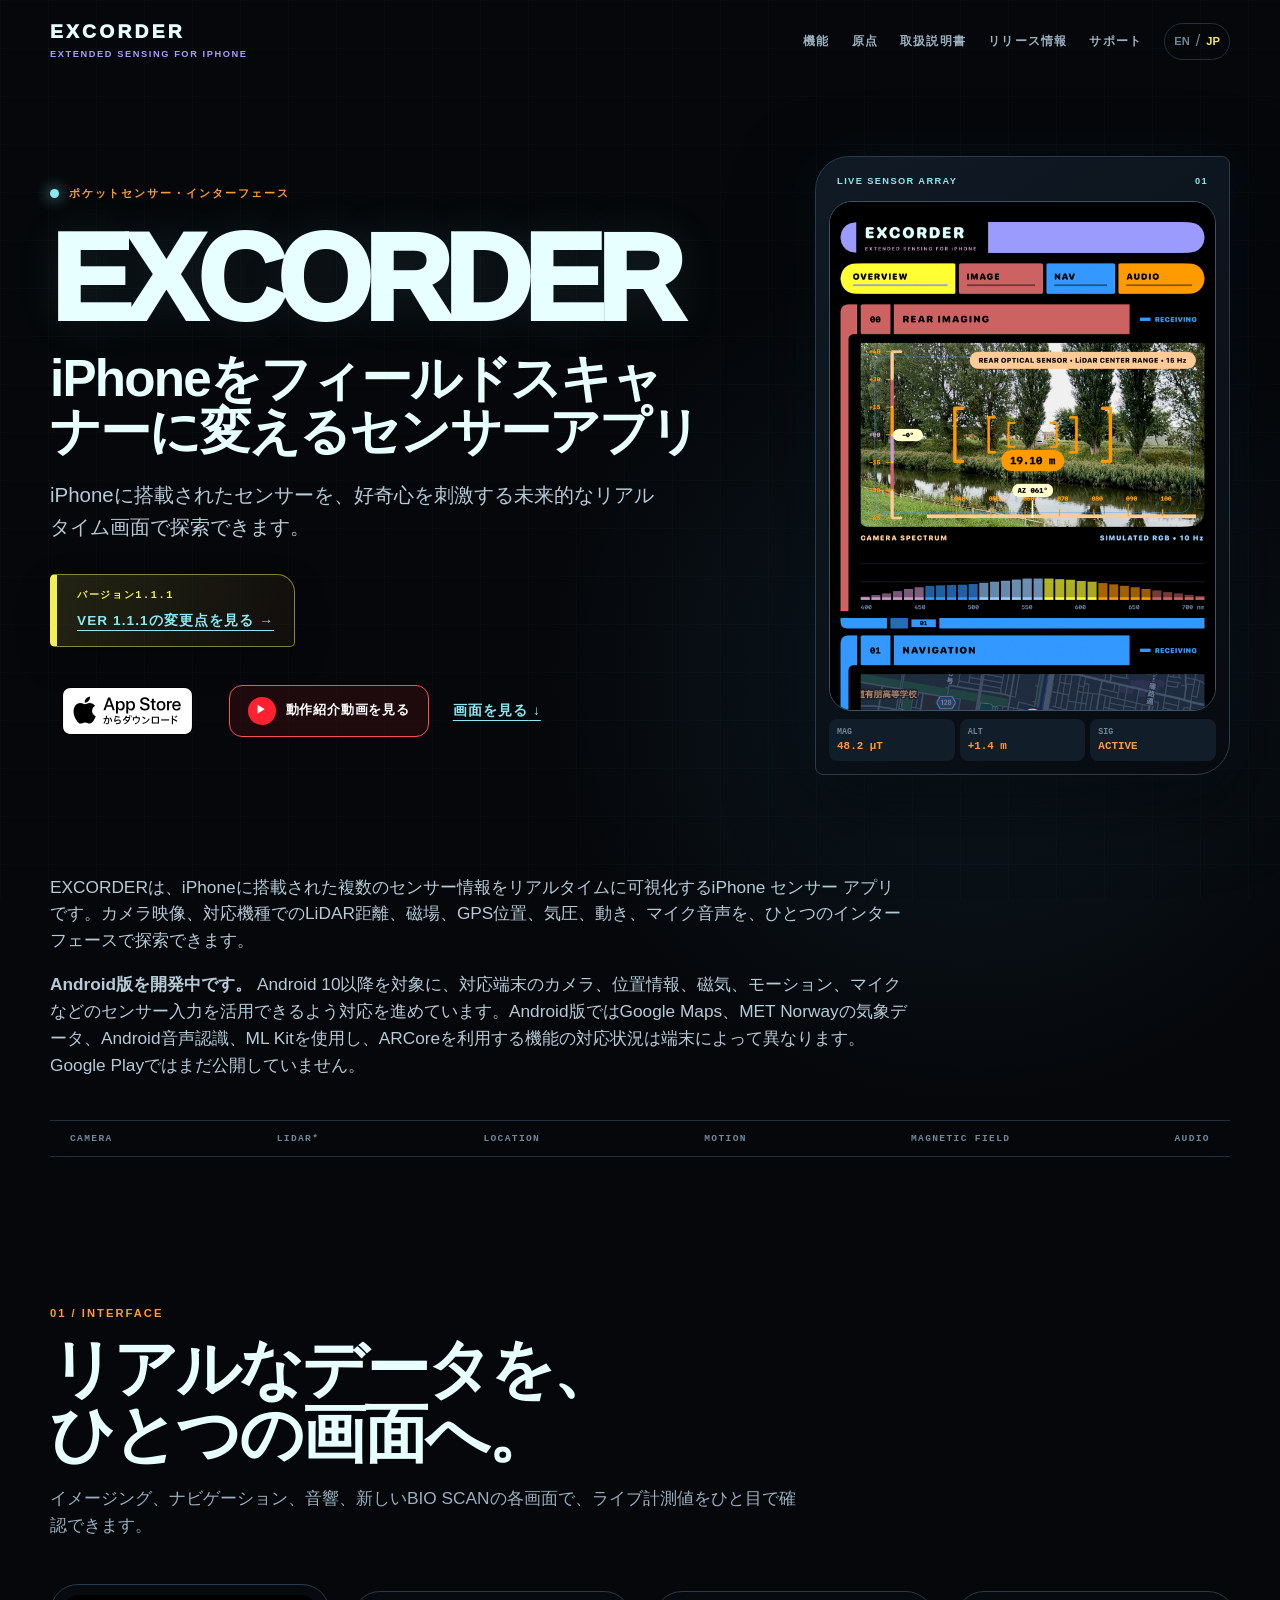
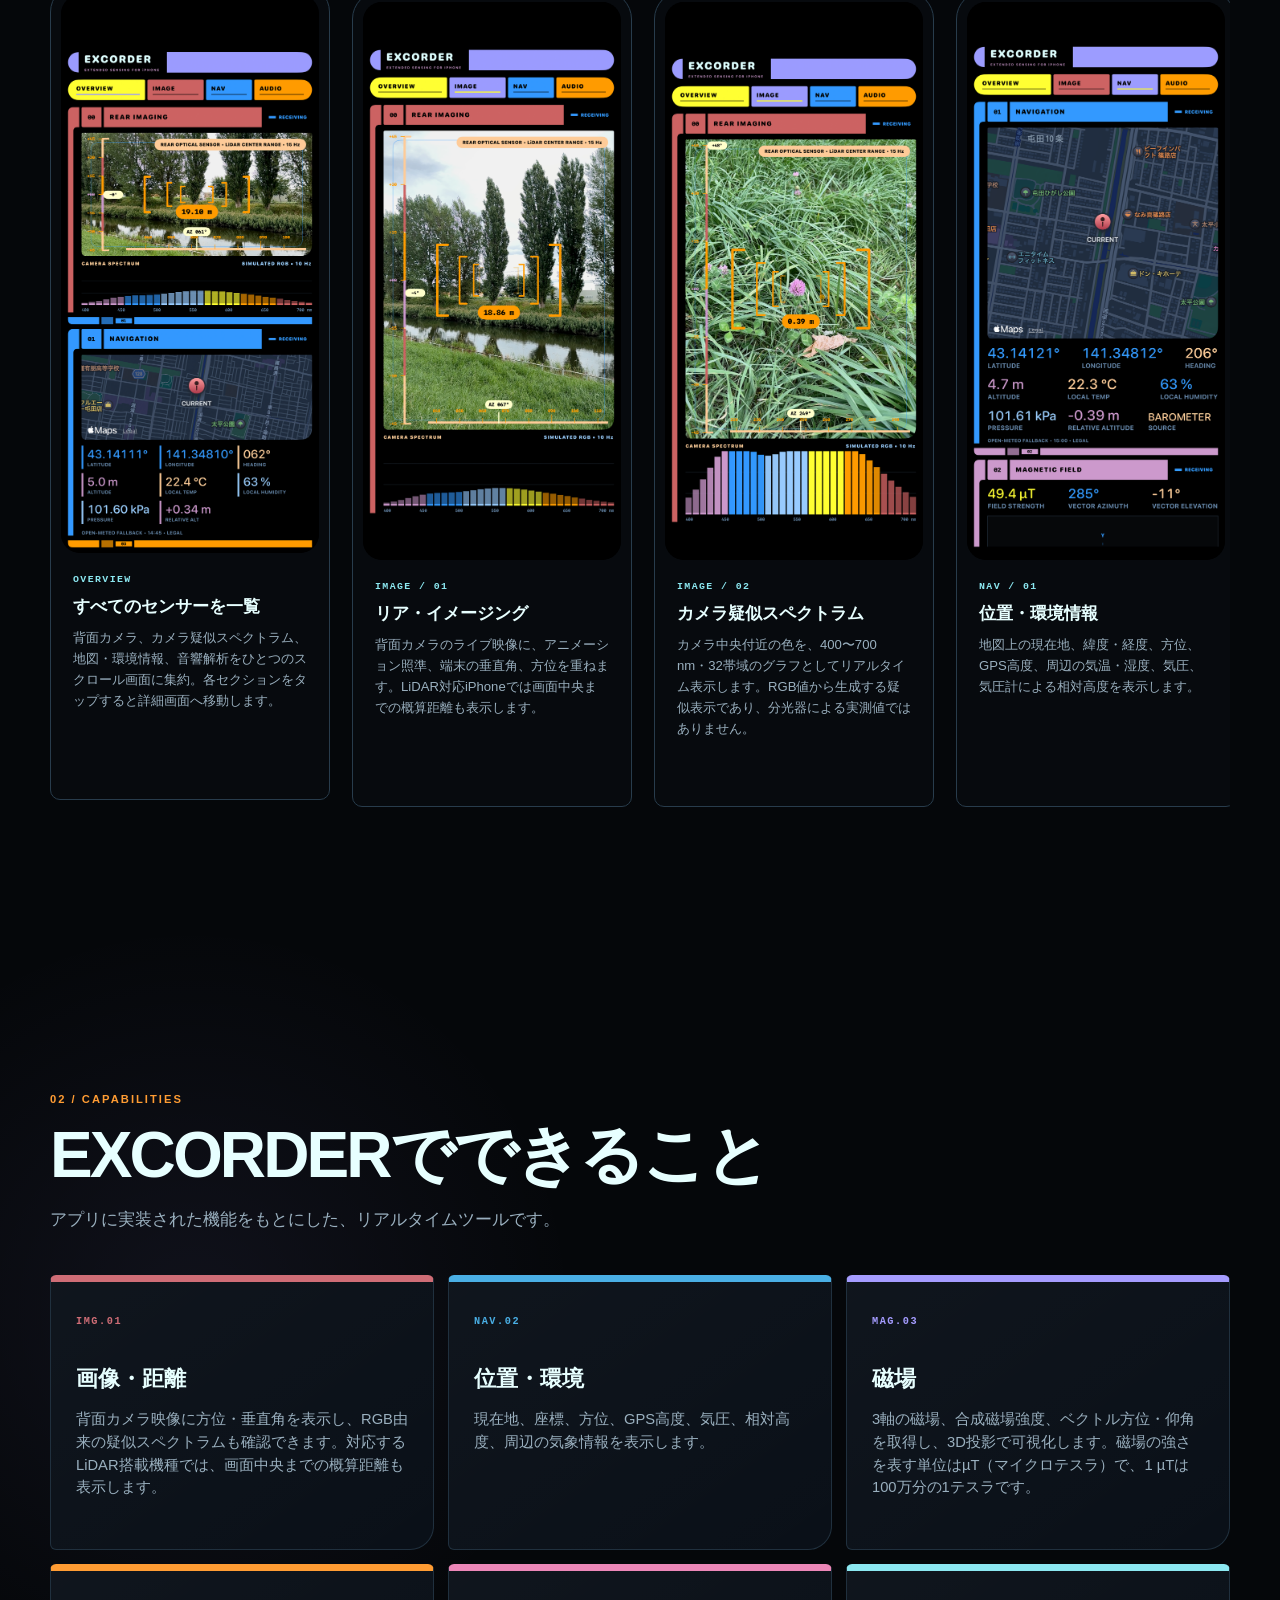
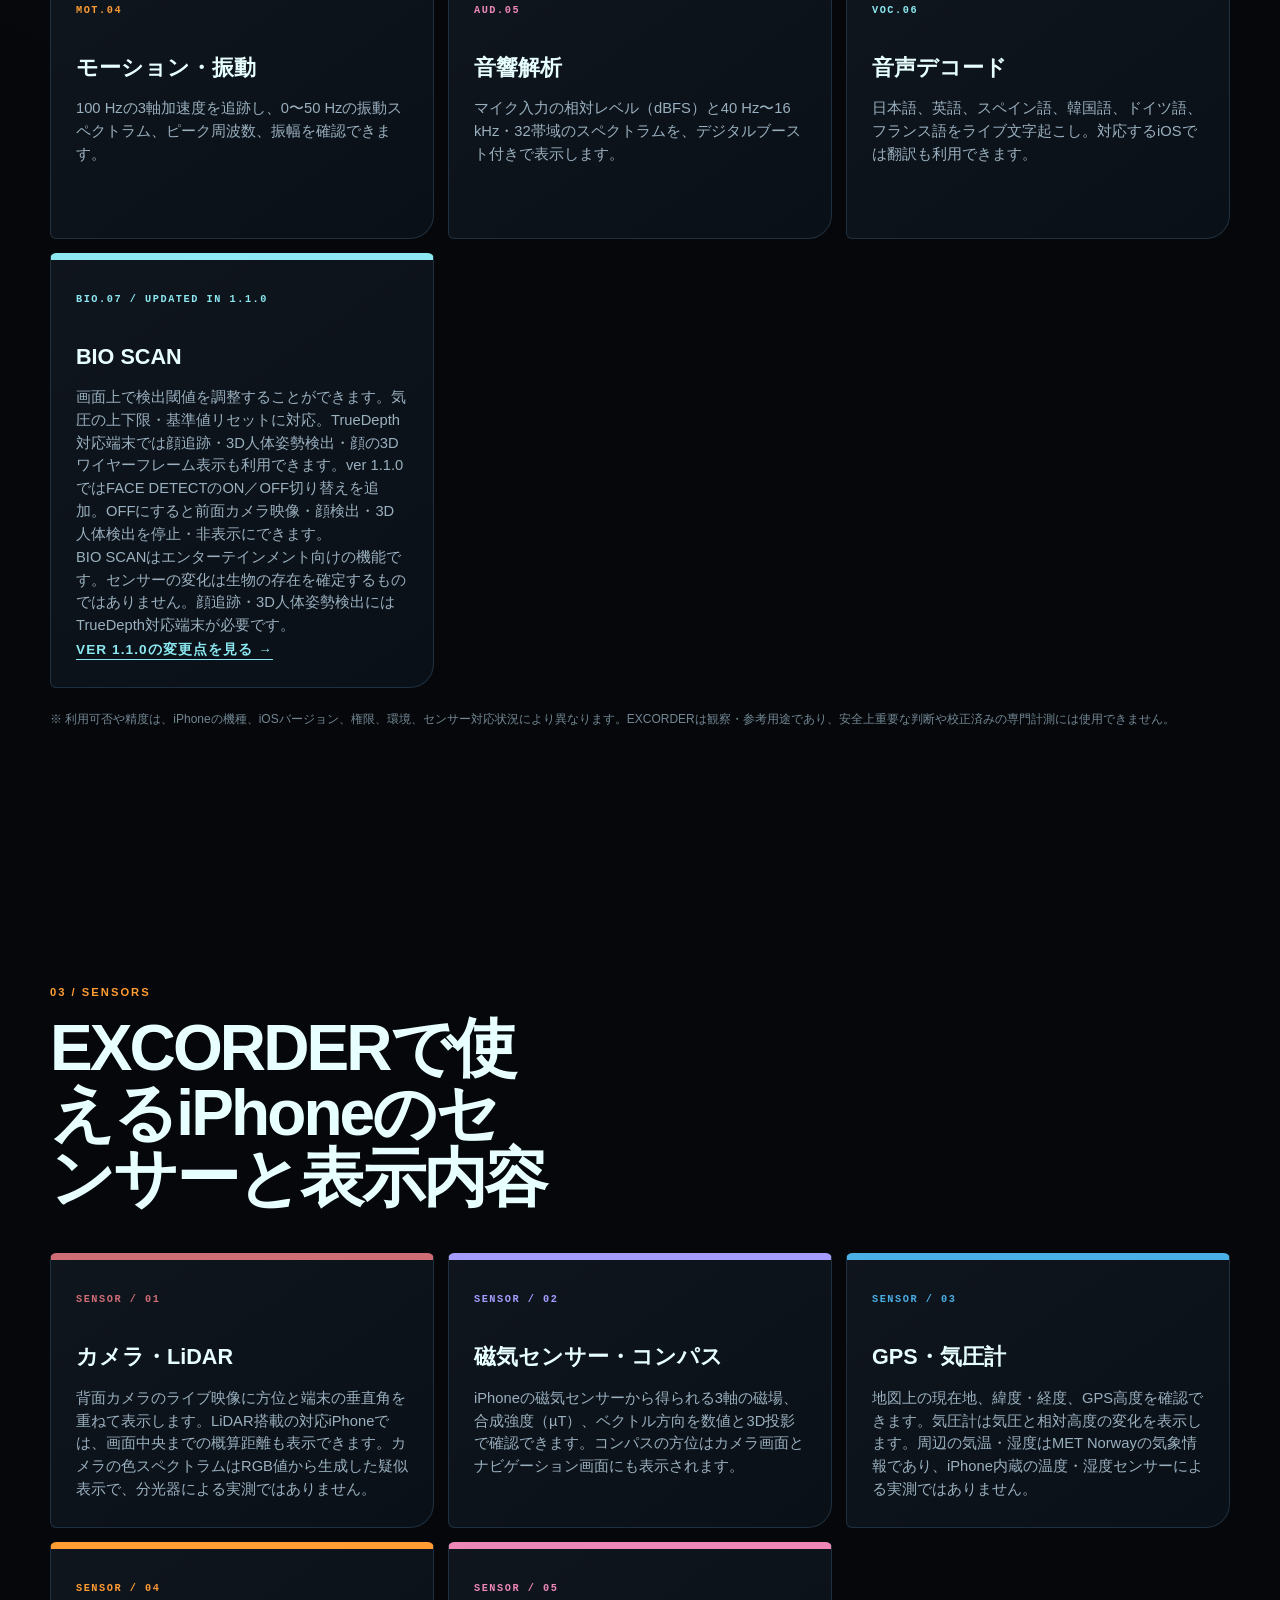
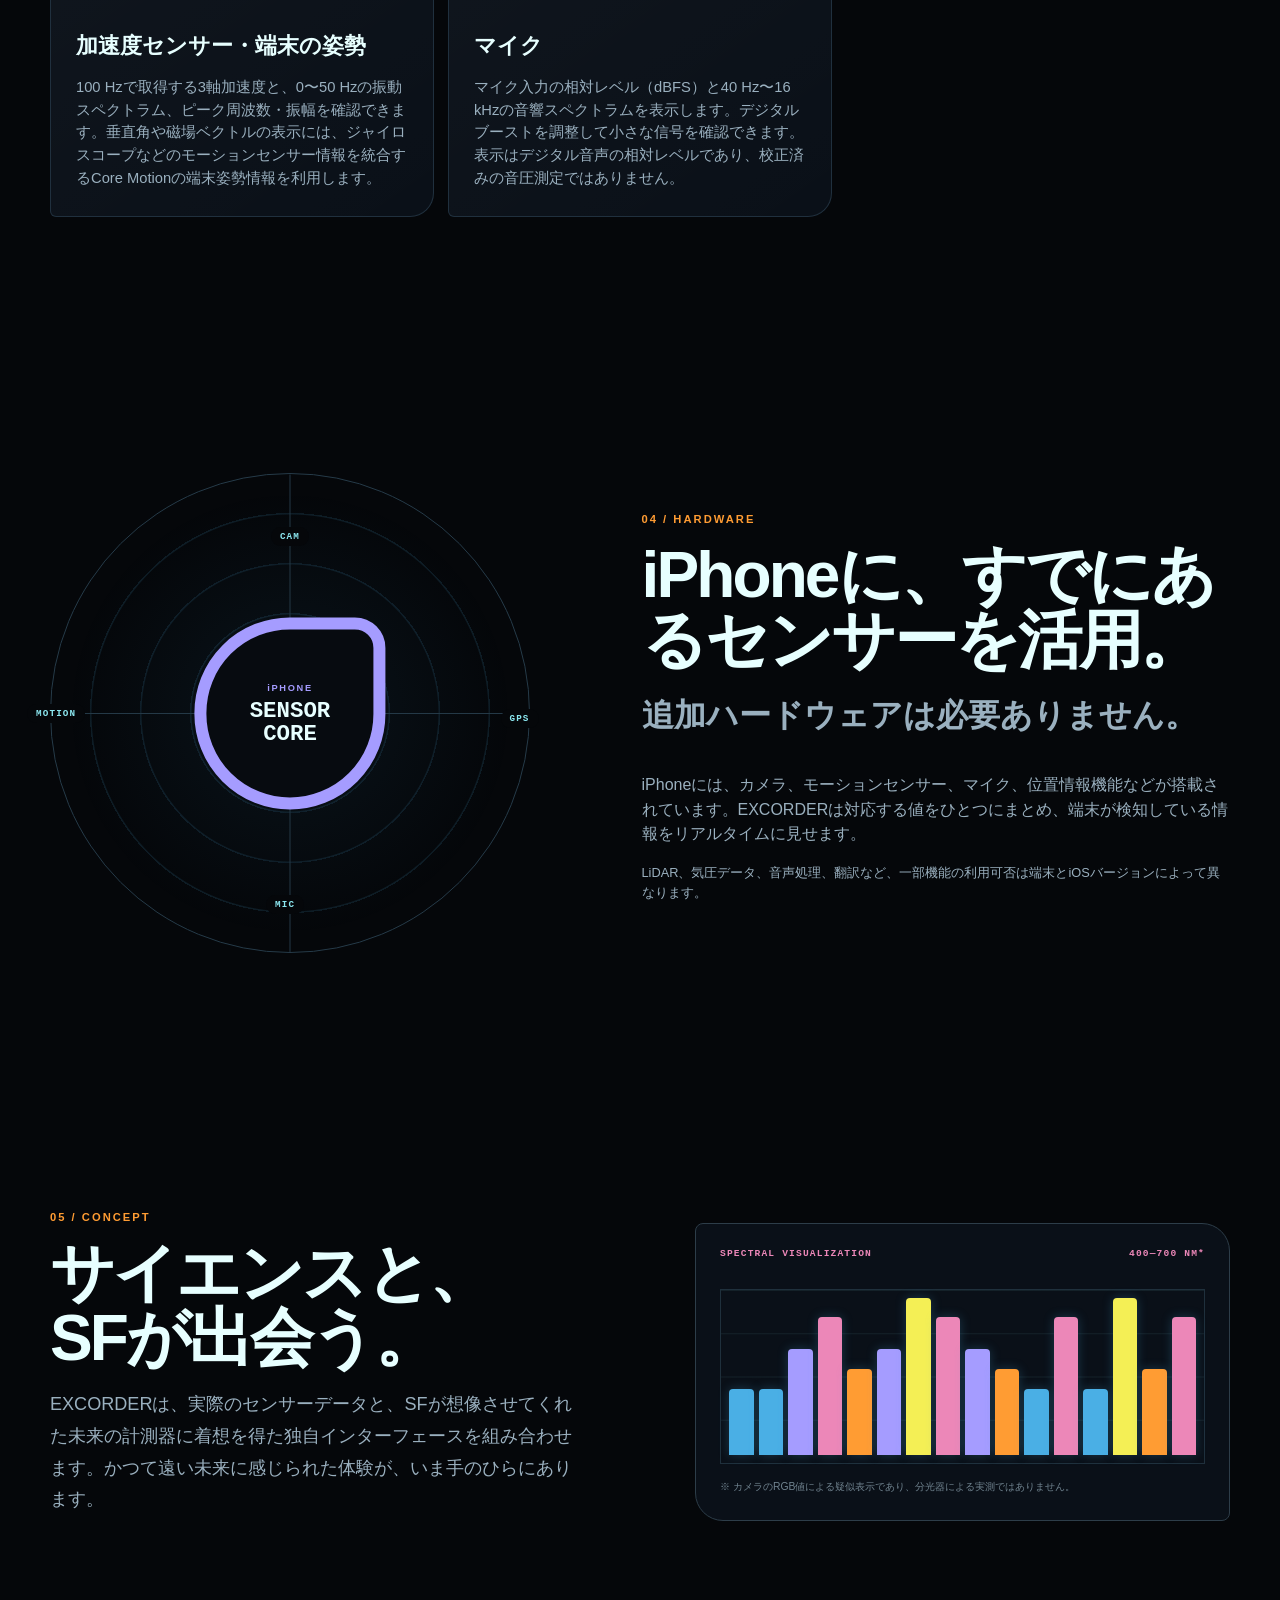
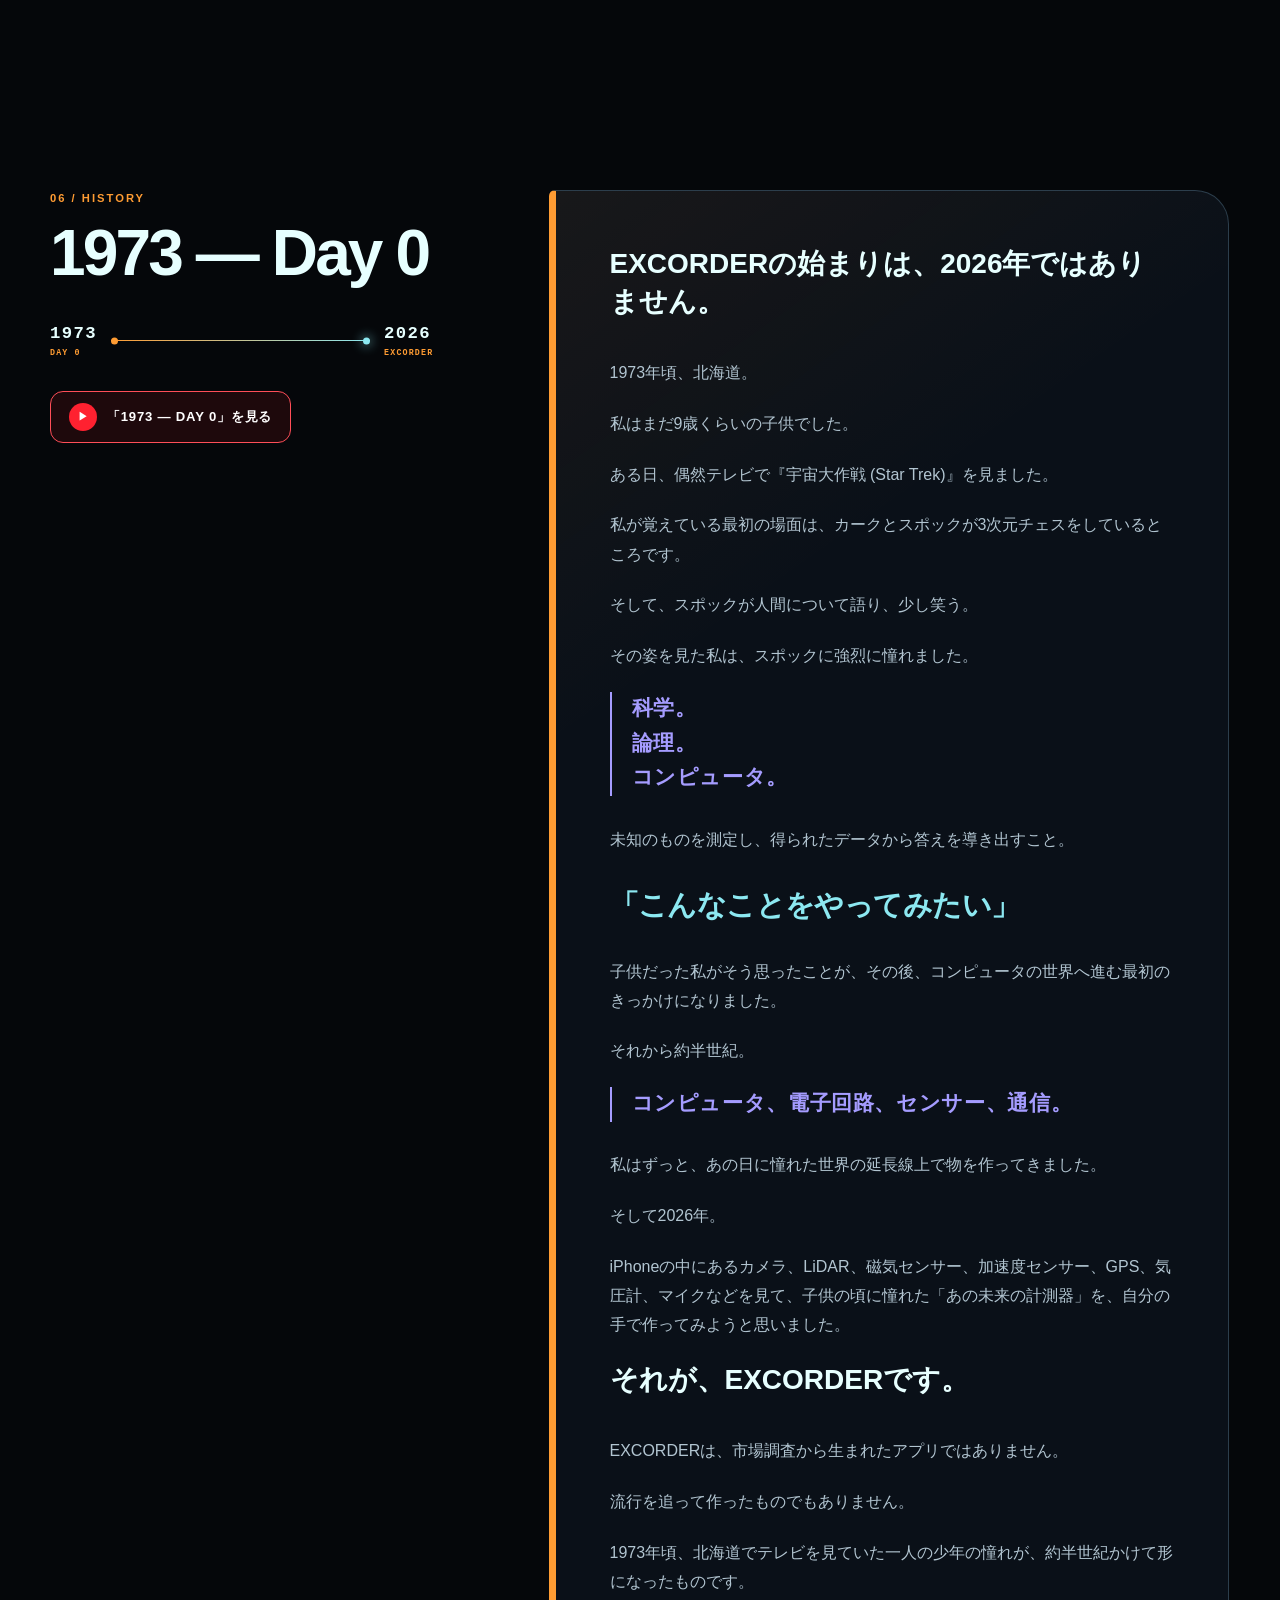
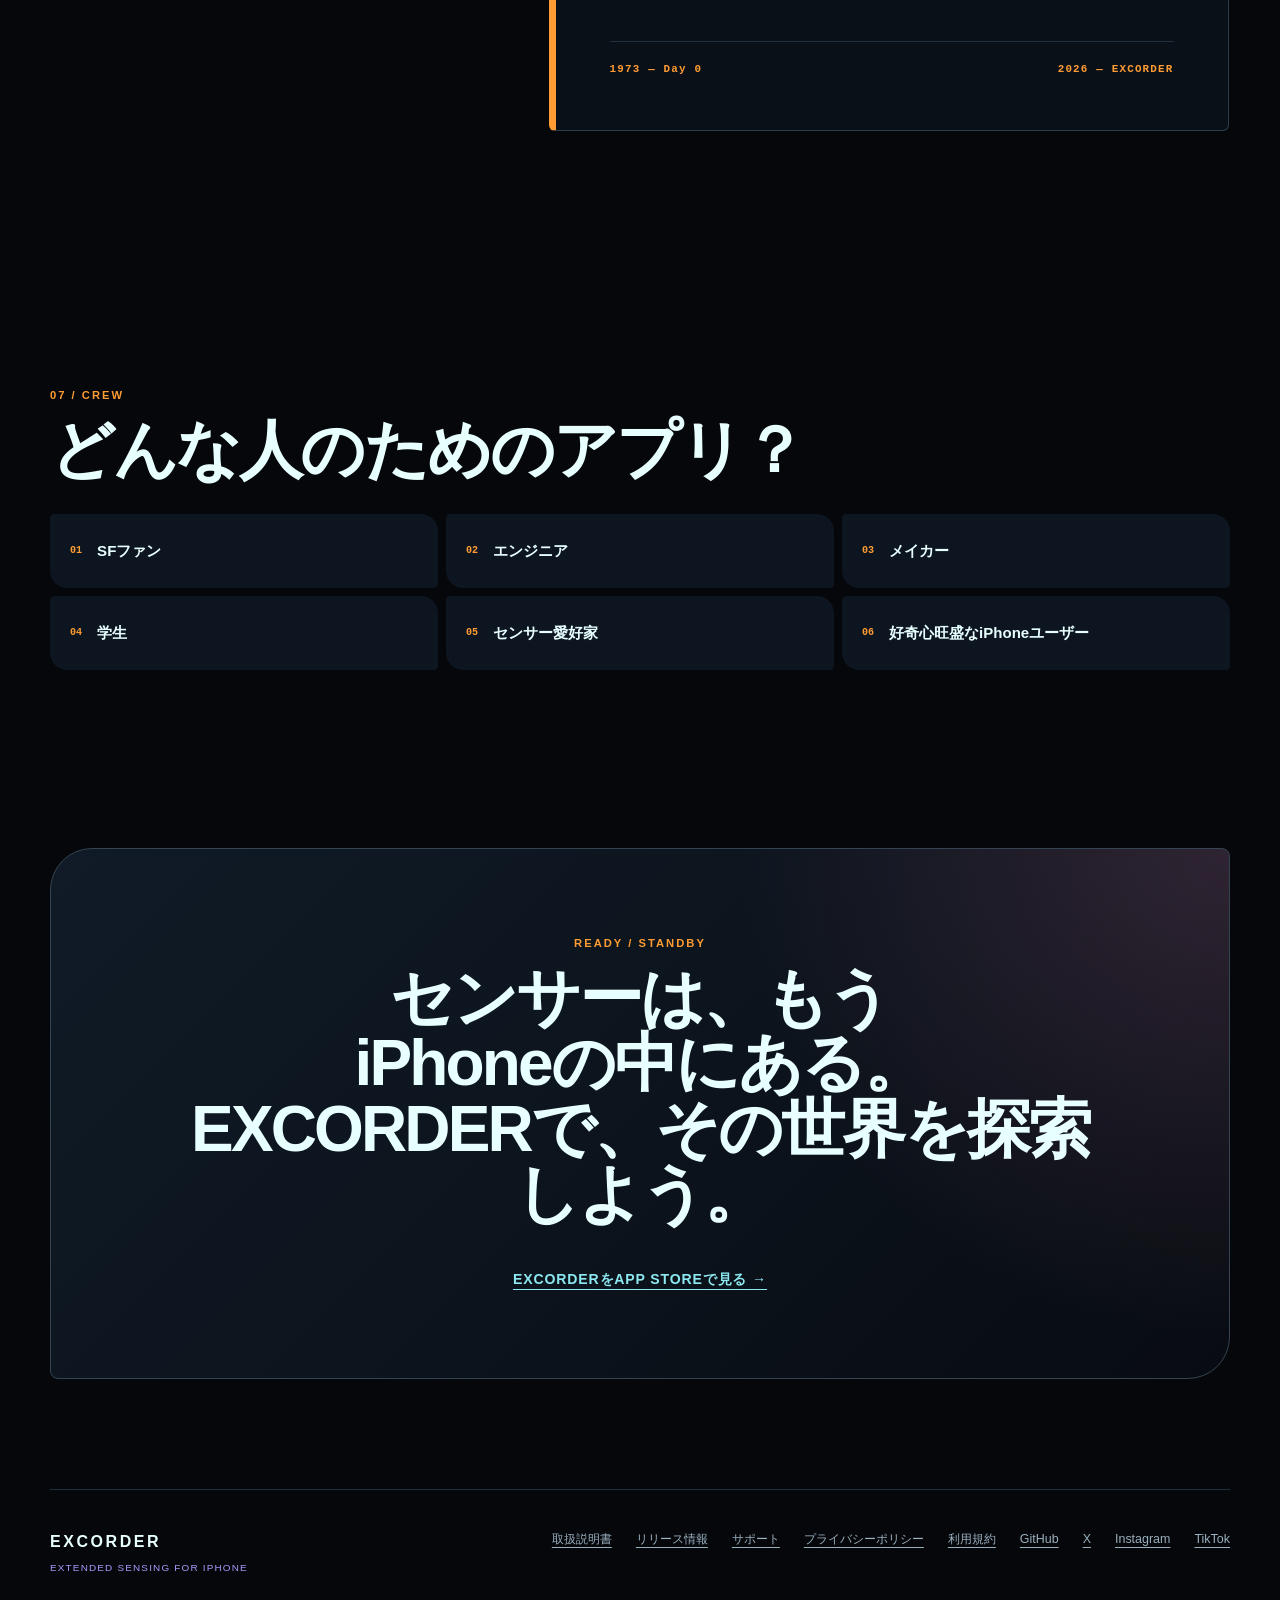
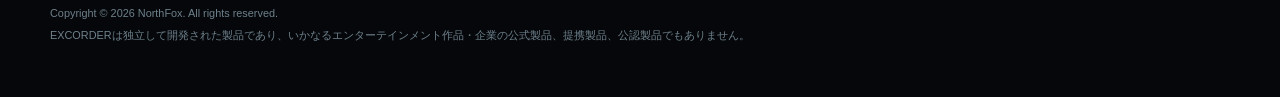
==== commit 2b9d58c2: "Add Android support notice and privacy policy" ====
--- a/ja/index.html
+++ b/ja/index.html
@@ -83,7 +83,10 @@
             </div>
         </section>
 
-        <div class="sensor-intro"><p>EXCORDERは、iPhoneに搭載された複数のセンサー情報をリアルタイムに可視化するiPhone センサー アプリです。カメラ映像、対応機種でのLiDAR距離、磁場、GPS位置、気圧、動き、マイク音声を、ひとつのインターフェースで探索できます。</p></div>
+        <div class="sensor-intro">
+            <p>EXCORDERは、iPhoneに搭載された複数のセンサー情報をリアルタイムに可視化するiPhone センサー アプリです。カメラ映像、対応機種でのLiDAR距離、磁場、GPS位置、気圧、動き、マイク音声を、ひとつのインターフェースで探索できます。</p>
+            <p><strong>Android版を開発中です。</strong> Android 10以降を対象に、対応端末のカメラ、位置情報、磁気、モーション、マイクなどのセンサー入力を活用できるよう対応を進めています。Android版ではGoogle Maps、MET Norwayの気象データ、Android音声認識、ML Kitを使用し、ARCoreを利用する機能の対応状況は端末によって異なります。Google Playではまだ公開していません。</p>
+        </div>
 
         <section class="signal-strip" aria-label="EXCORDER capability summary"><span>CAMERA</span><span>LIDAR*</span><span>LOCATION</span><span>MOTION</span><span>MAGNETIC FIELD</span><span>AUDIO</span></section>
 
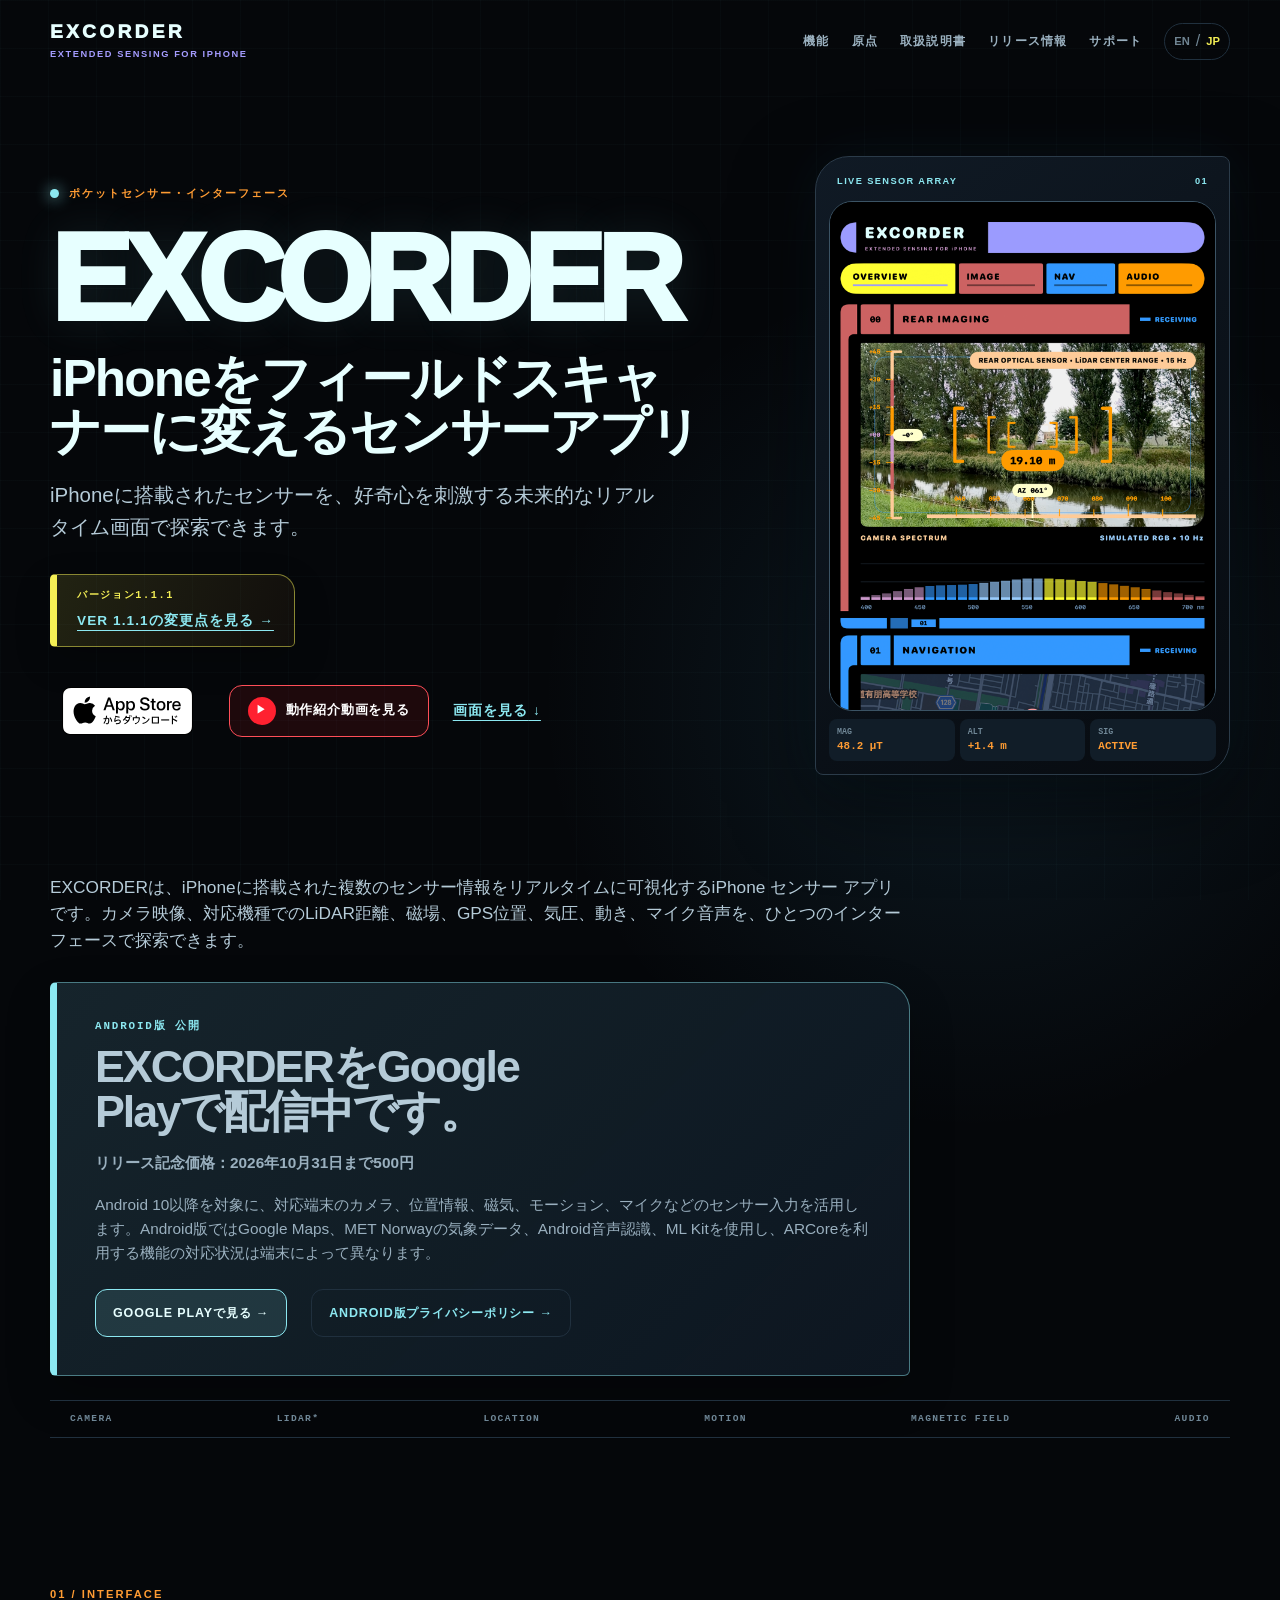
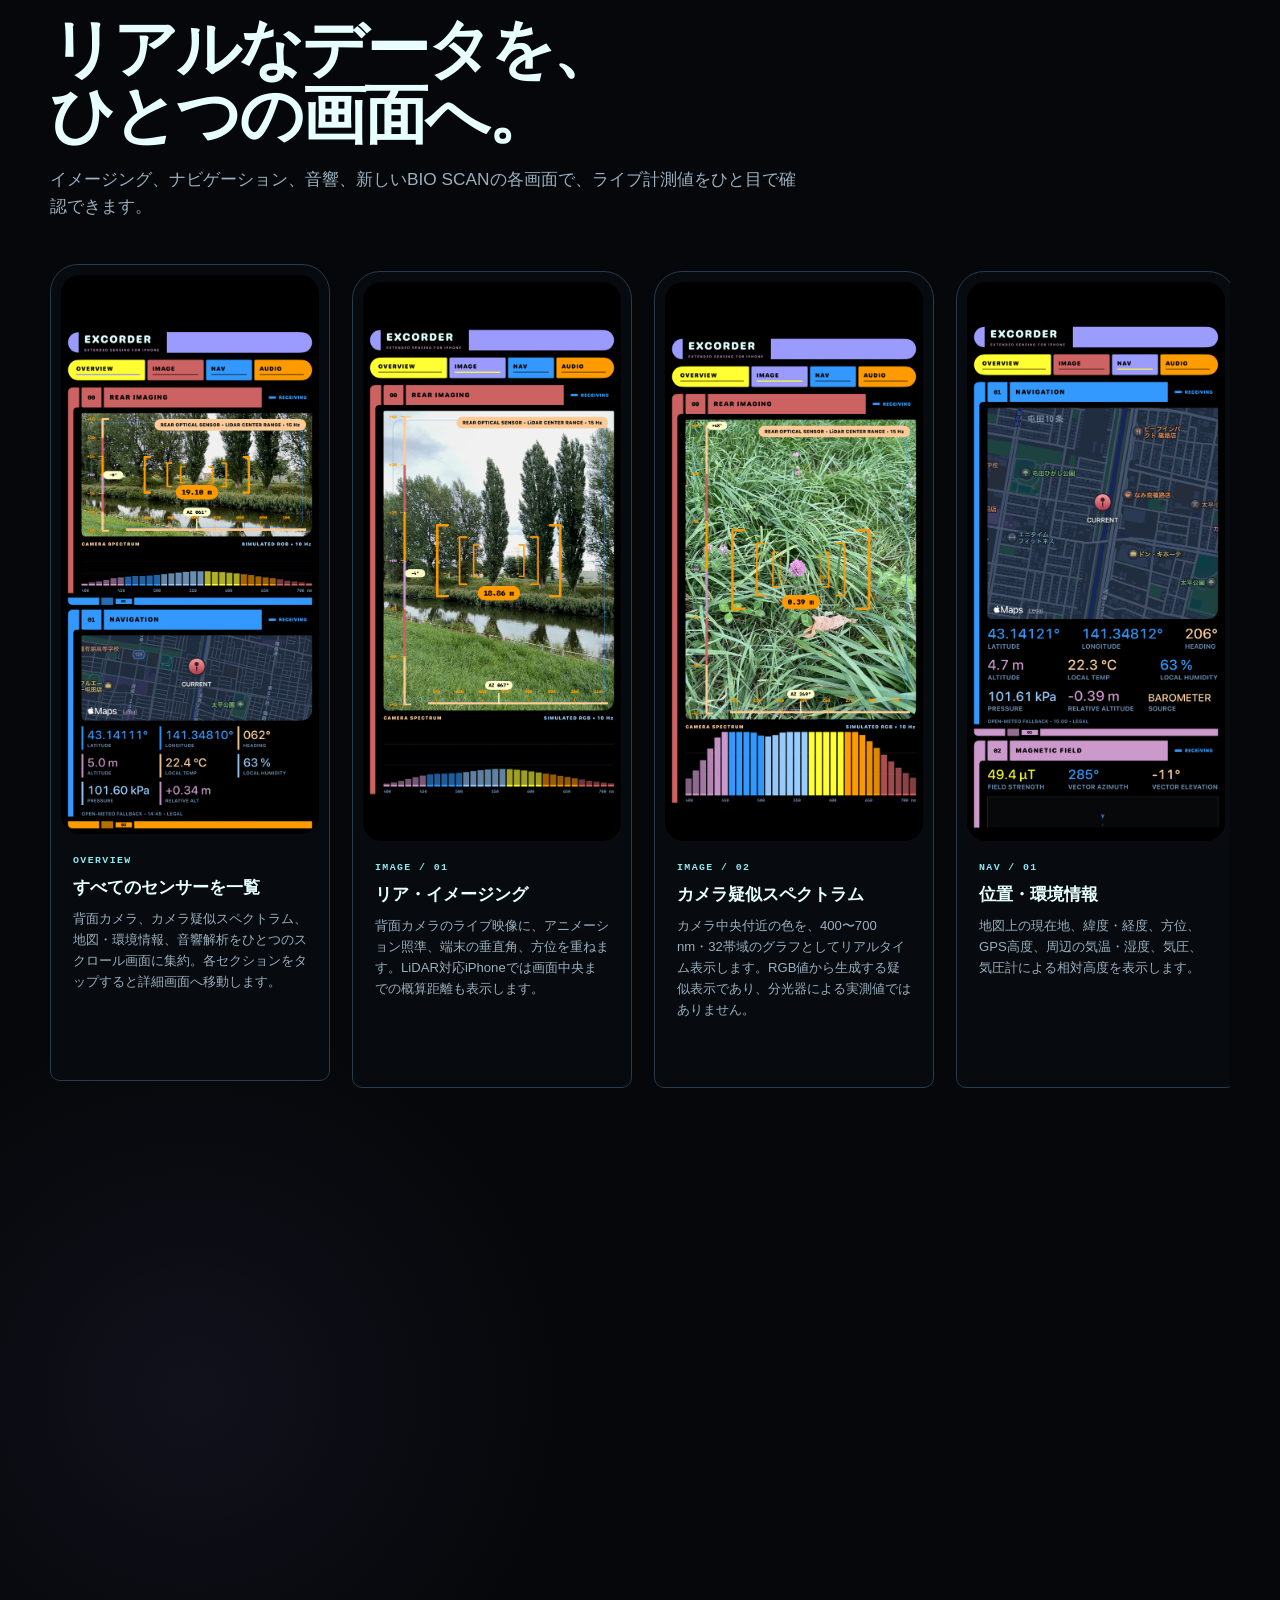
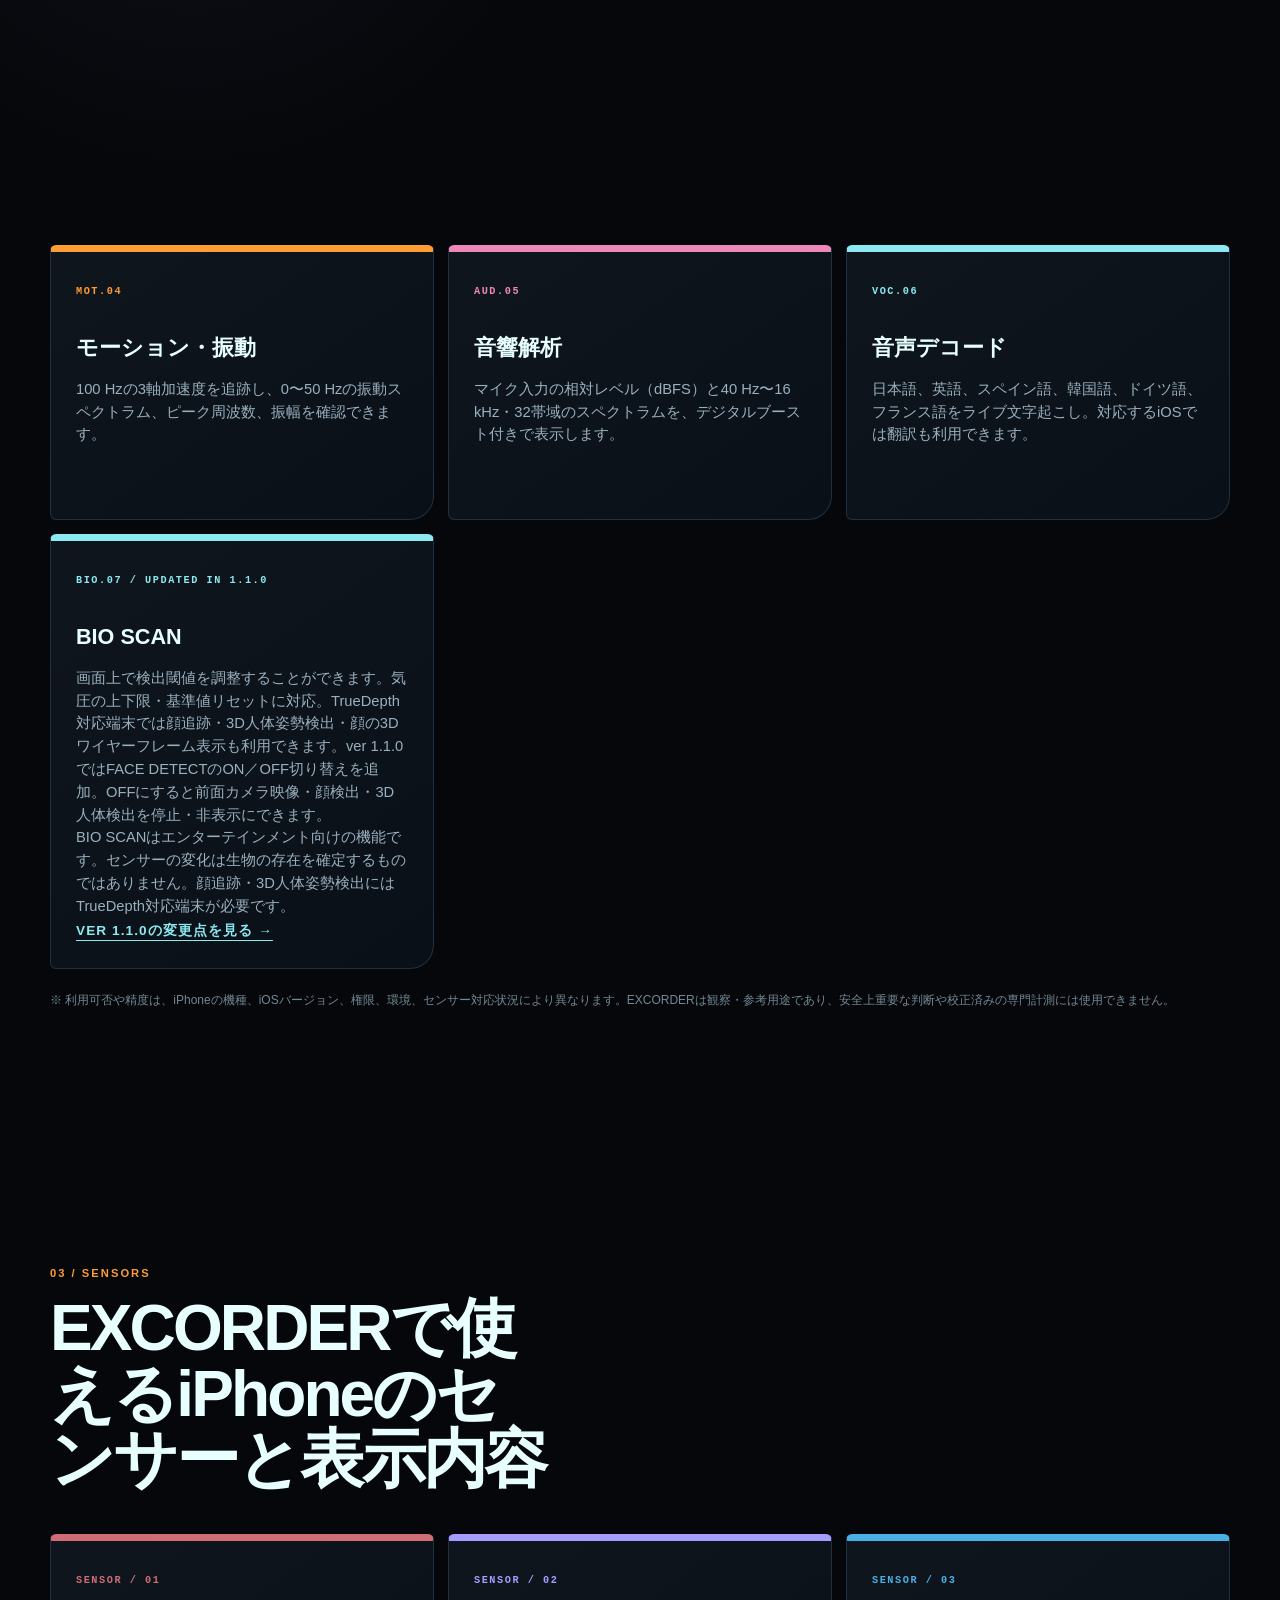
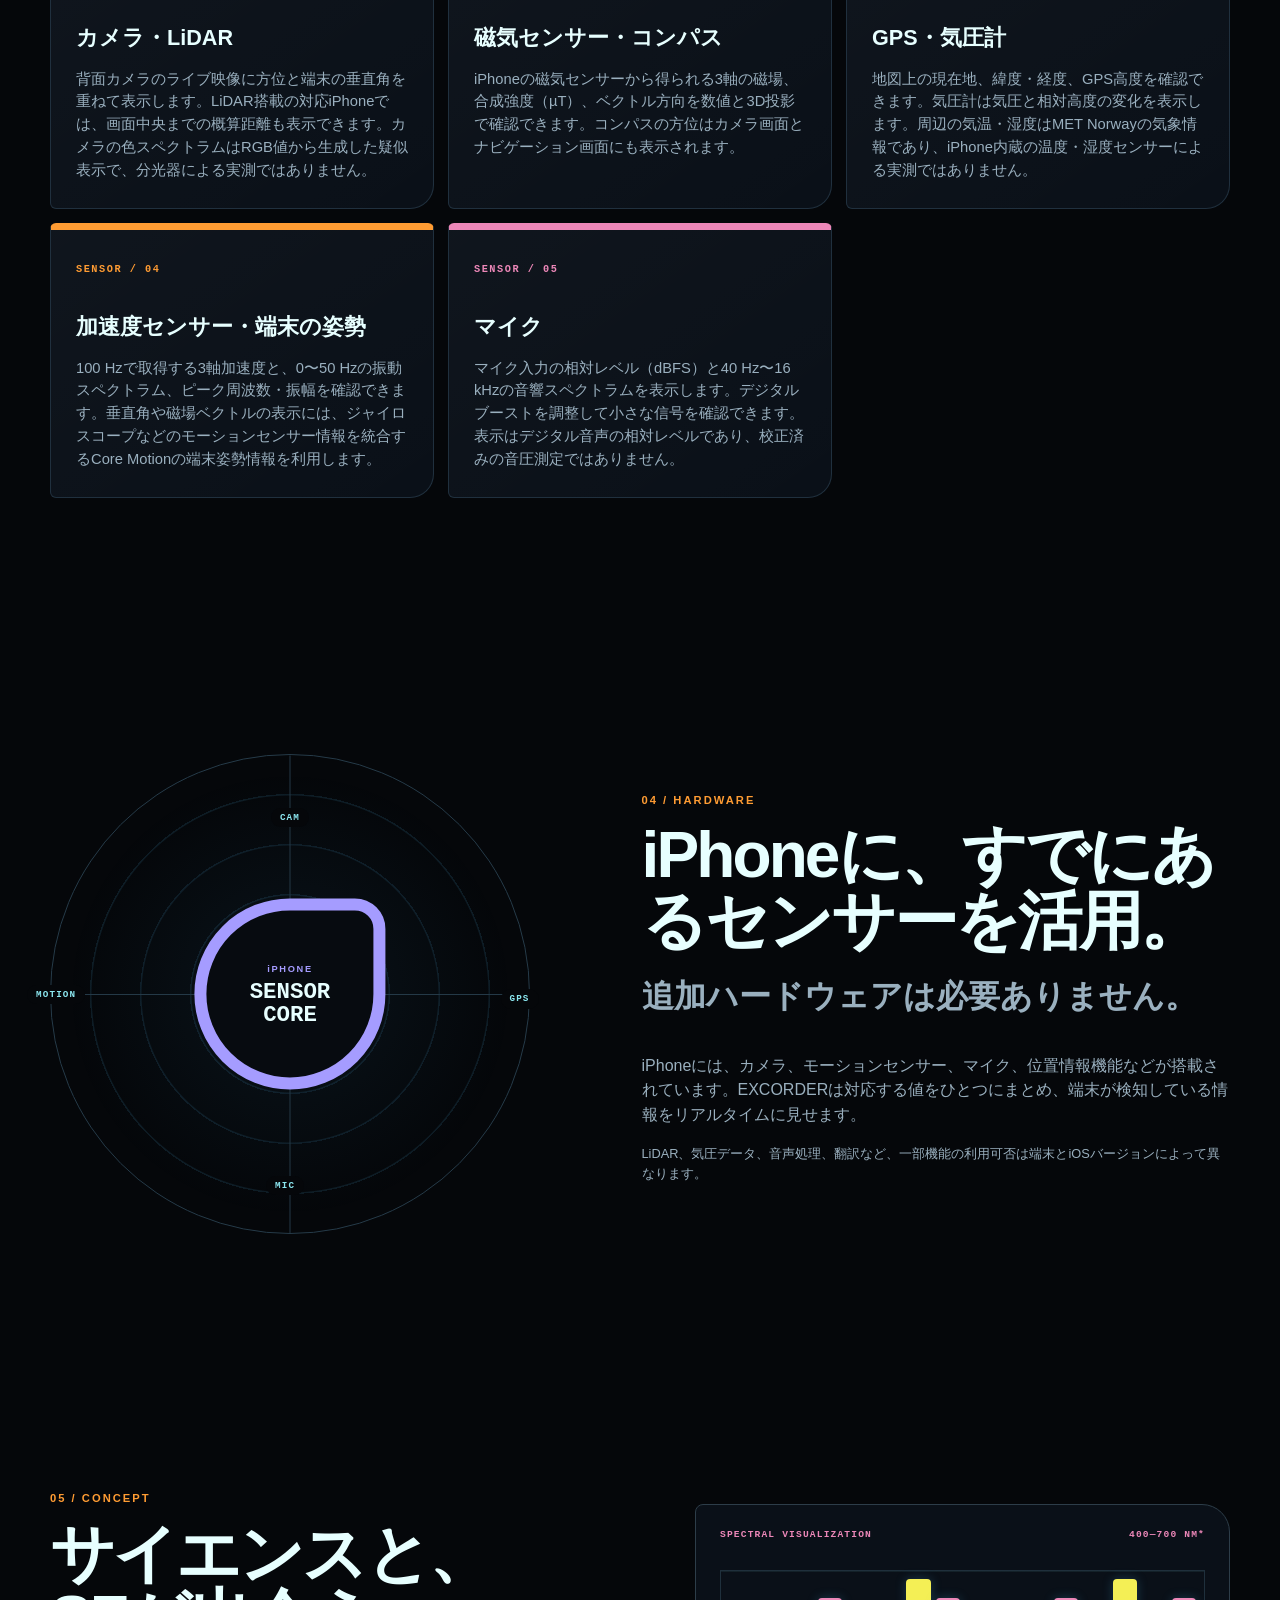
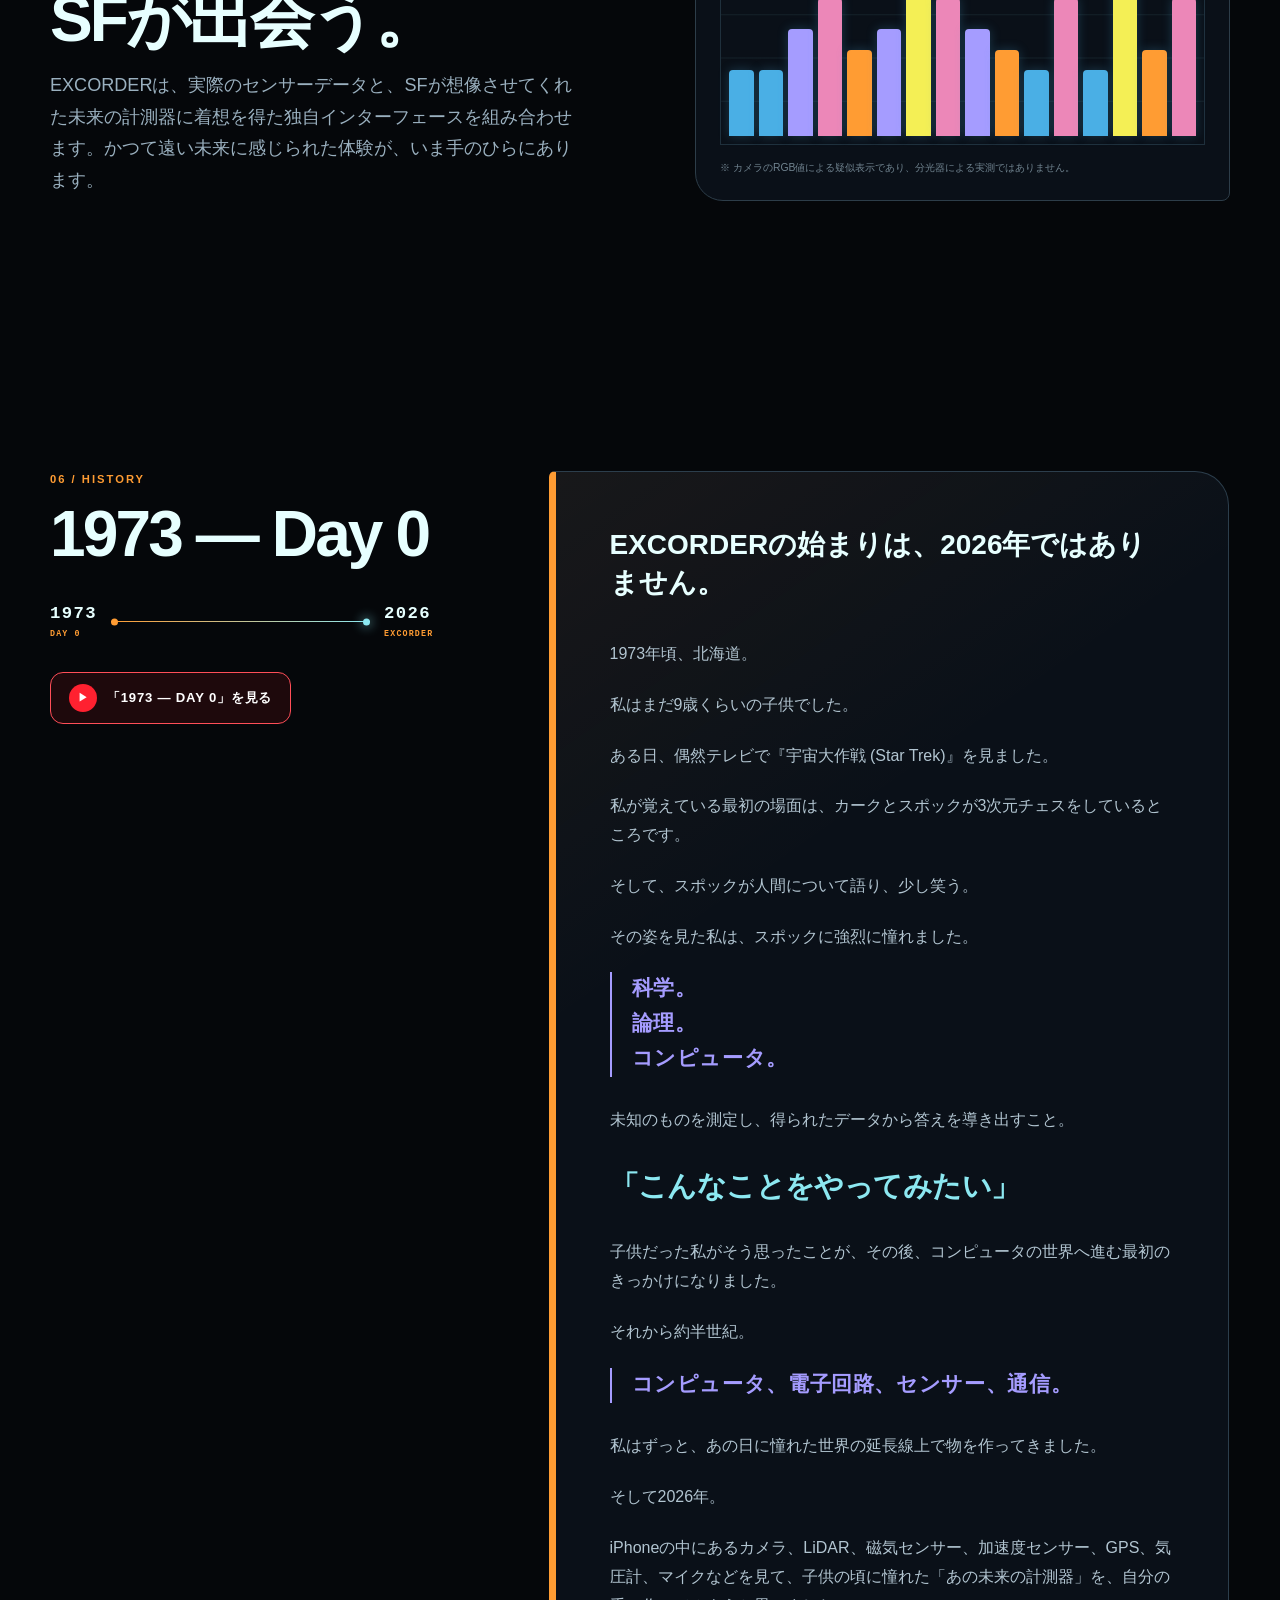
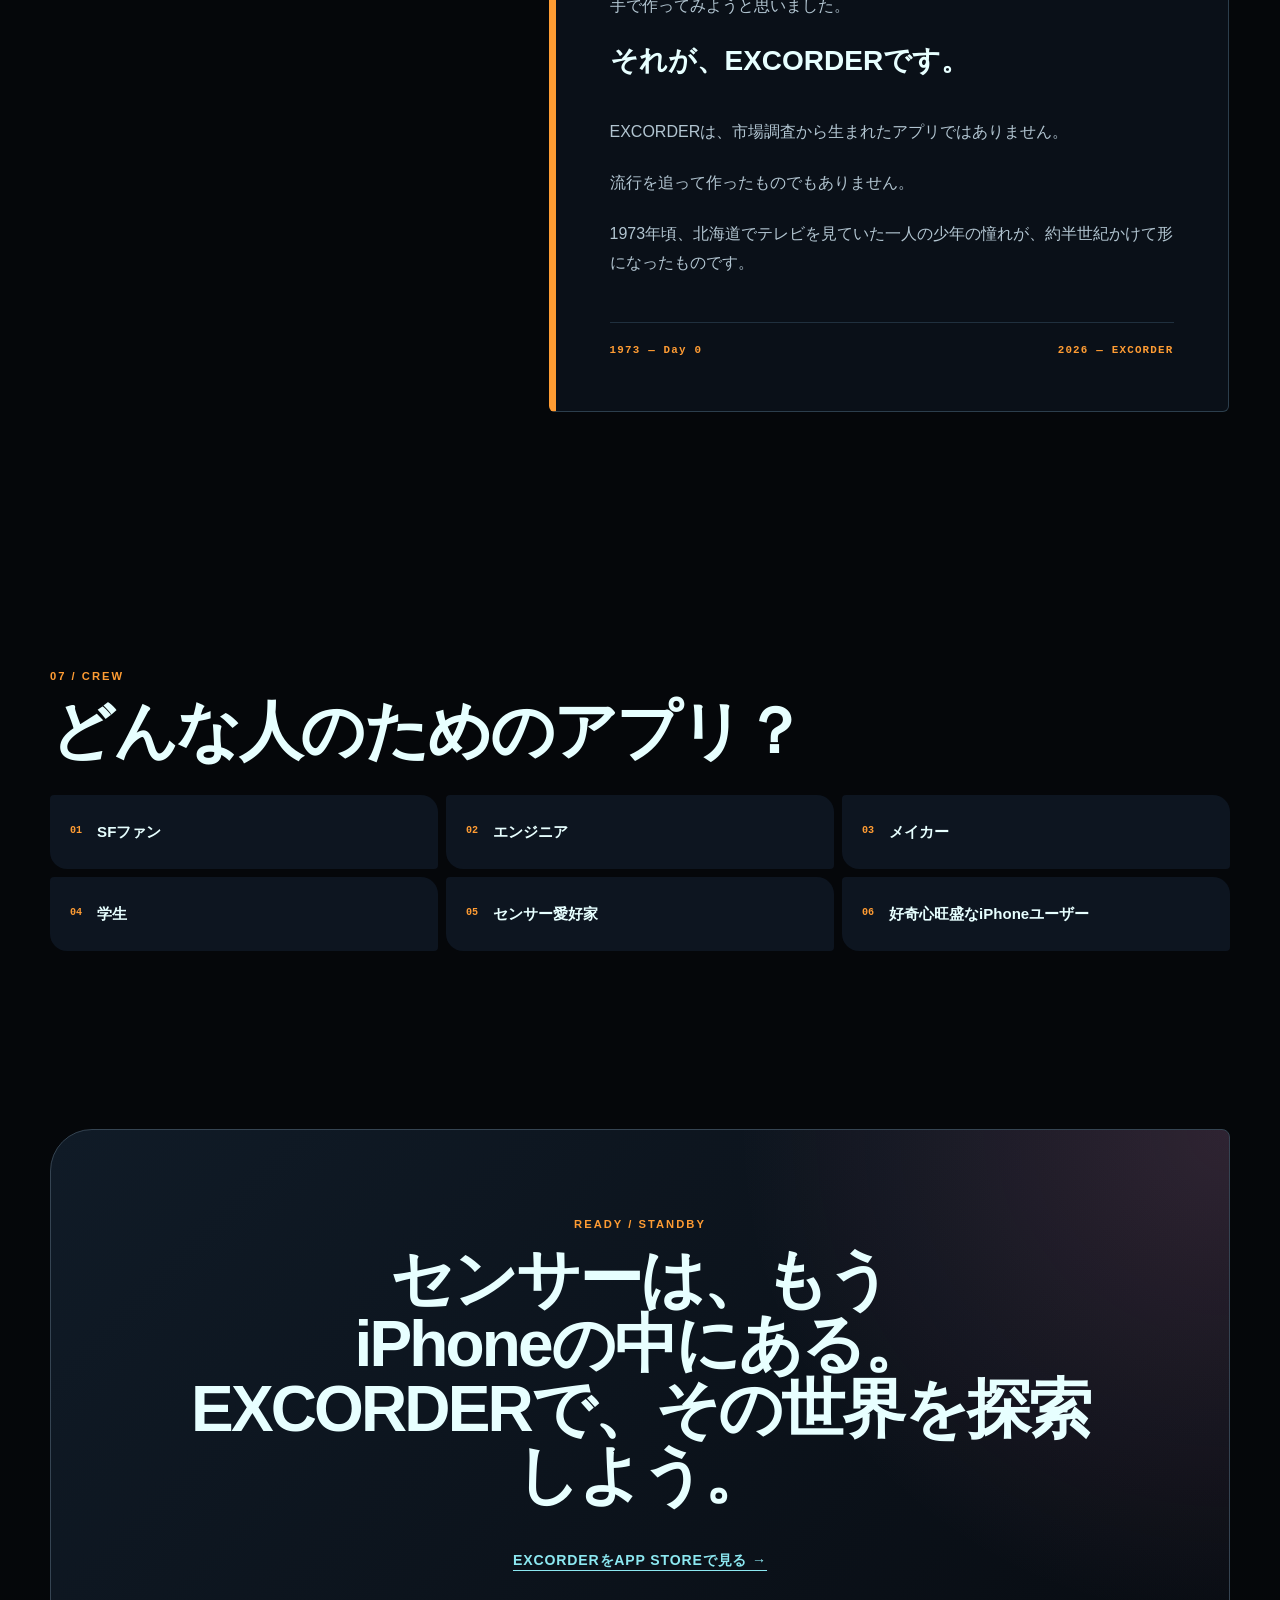
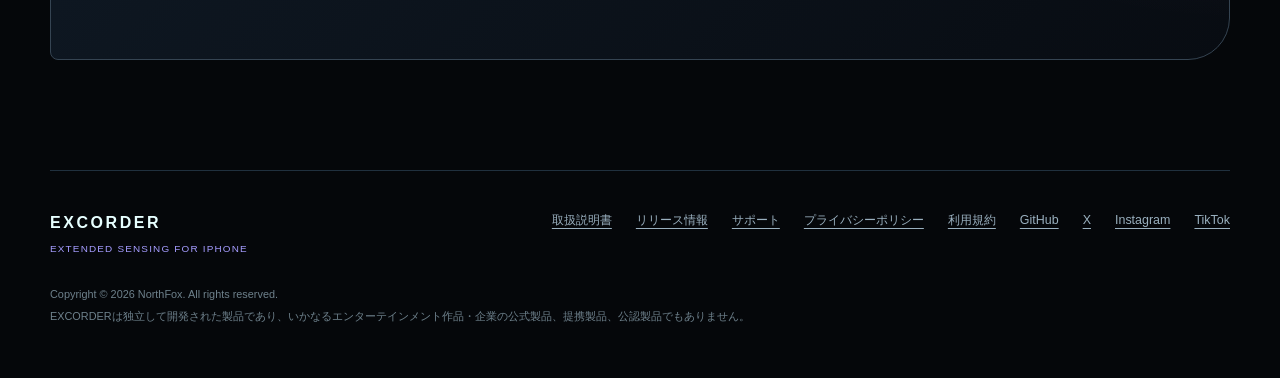
==== commit 05aac2a4: "Announce Android launch offer on landing page" ====
--- a/ja/index.html
+++ b/ja/index.html
@@ -41,7 +41,7 @@
   "downloadUrl": "https://apps.apple.com/app/id6806745218"
 }
     </script>
-    <link rel="stylesheet" href="../landing.css?v=20261002-1">
+    <link rel="stylesheet" href="../landing.css?v=20261009-1">
     <script src="../landing.js" defer></script>
 </head>
 <body>
@@ -85,7 +85,16 @@
 
         <div class="sensor-intro">
             <p>EXCORDERは、iPhoneに搭載された複数のセンサー情報をリアルタイムに可視化するiPhone センサー アプリです。カメラ映像、対応機種でのLiDAR距離、磁場、GPS位置、気圧、動き、マイク音声を、ひとつのインターフェースで探索できます。</p>
-            <p><strong>Android版を開発中です。</strong> Android 10以降を対象に、対応端末のカメラ、位置情報、磁気、モーション、マイクなどのセンサー入力を活用できるよう対応を進めています。Android版ではGoogle Maps、MET Norwayの気象データ、Android音声認識、ML Kitを使用し、ARCoreを利用する機能の対応状況は端末によって異なります。Google Playではまだ公開していません。</p>
+            <div class="android-release">
+                <p class="android-release-label">ANDROID版 公開</p>
+                <h2>EXCORDERをGoogle Playで配信中です。</h2>
+                <p class="android-release-offer"><strong>リリース記念価格：2026年10月31日まで500円</strong></p>
+                <p>Android 10以降を対象に、対応端末のカメラ、位置情報、磁気、モーション、マイクなどのセンサー入力を活用します。Android版ではGoogle Maps、MET Norwayの気象データ、Android音声認識、ML Kitを使用し、ARCoreを利用する機能の対応状況は端末によって異なります。</p>
+                <div class="android-release-actions">
+                    <a class="google-play-link" href="https://play.google.com/store/apps/details?id=org.northfox.excorder.android" target="_blank" rel="noopener noreferrer">Google Playで見る →</a>
+                    <a class="android-privacy-link" href="../android/privacy.html">Android版プライバシーポリシー →</a>
+                </div>
+            </div>
         </div>
 
         <section class="signal-strip" aria-label="EXCORDER capability summary"><span>CAMERA</span><span>LIDAR*</span><span>LOCATION</span><span>MOTION</span><span>MAGNETIC FIELD</span><span>AUDIO</span></section>
--- a/landing.css
+++ b/landing.css
@@ -69,6 +69,16 @@
 .hero-brand { display: block; margin-bottom: 22px; }
 h1 .hero-title { display: block; text-shadow: none; }
 .sensor-intro { max-width: 860px; padding-bottom: 24px; color: #b5cbd8; font-size: 1.08rem; }
+.android-release { margin-top: 28px; padding: clamp(24px, 4vw, 38px); border: 1px solid rgba(140, 232, 241, 0.45); border-left: 7px solid var(--cyan); border-radius: 6px 28px 6px 6px; background: linear-gradient(135deg, rgba(140, 232, 241, 0.09), rgba(74, 175, 229, 0.04)), var(--panel); box-shadow: 0 18px 45px rgba(0, 0, 0, 0.24); }
+.android-release-label { margin-bottom: 12px; color: var(--cyan); font: 900 0.68rem/1 ui-monospace, SFMono-Regular, Menlo, monospace; letter-spacing: 0.17em; text-transform: uppercase; }
+.android-release h2 { margin-bottom: 16px; font-size: clamp(1.65rem, 4vw, 2.8rem); }
+.android-release > p:not(.android-release-label) { margin-bottom: 18px; color: var(--muted); font-size: 0.96rem; }
+.android-release .android-release-offer { color: var(--yellow); font-size: clamp(1.05rem, 2.2vw, 1.3rem); }
+.android-release-actions { display: flex; align-items: center; gap: 14px 24px; flex-wrap: wrap; margin-top: 25px; }
+.google-play-link, .android-privacy-link { display: inline-flex; align-items: center; min-height: 48px; padding: 11px 17px; border-radius: 12px; font-size: 0.78rem; font-weight: 900; letter-spacing: 0.07em; text-decoration: none; text-transform: uppercase; transition: transform 180ms ease, border-color 180ms ease, background 180ms ease, box-shadow 180ms ease; }
+.google-play-link { border: 1px solid var(--cyan); background: rgba(140, 232, 241, 0.12); color: var(--text); }
+.android-privacy-link { border: 1px solid var(--line); color: var(--cyan); }
+.google-play-link:hover, .android-privacy-link:hover { transform: translateY(-2px); border-color: var(--cyan); background: rgba(140, 232, 241, 0.18); box-shadow: 0 12px 28px rgba(74, 175, 229, 0.14); }
 h1 { margin-bottom: 20px; font-size: clamp(3.7rem, 9.5vw, 8.4rem); font-weight: 950; letter-spacing: -0.065em; line-height: 0.82; text-shadow: 0 0 44px rgba(140, 232, 241, 0.1); }
 .hero-title { max-width: 730px; margin-bottom: 20px; font-size: clamp(1.9rem, 4vw, 3.45rem); font-weight: 760; letter-spacing: -0.035em; line-height: 1.05; text-wrap: balance; }
 .hero-lead { max-width: 610px; margin-bottom: 31px; color: #b5cbd8; font-size: clamp(1.05rem, 1.7vw, 1.28rem); }
